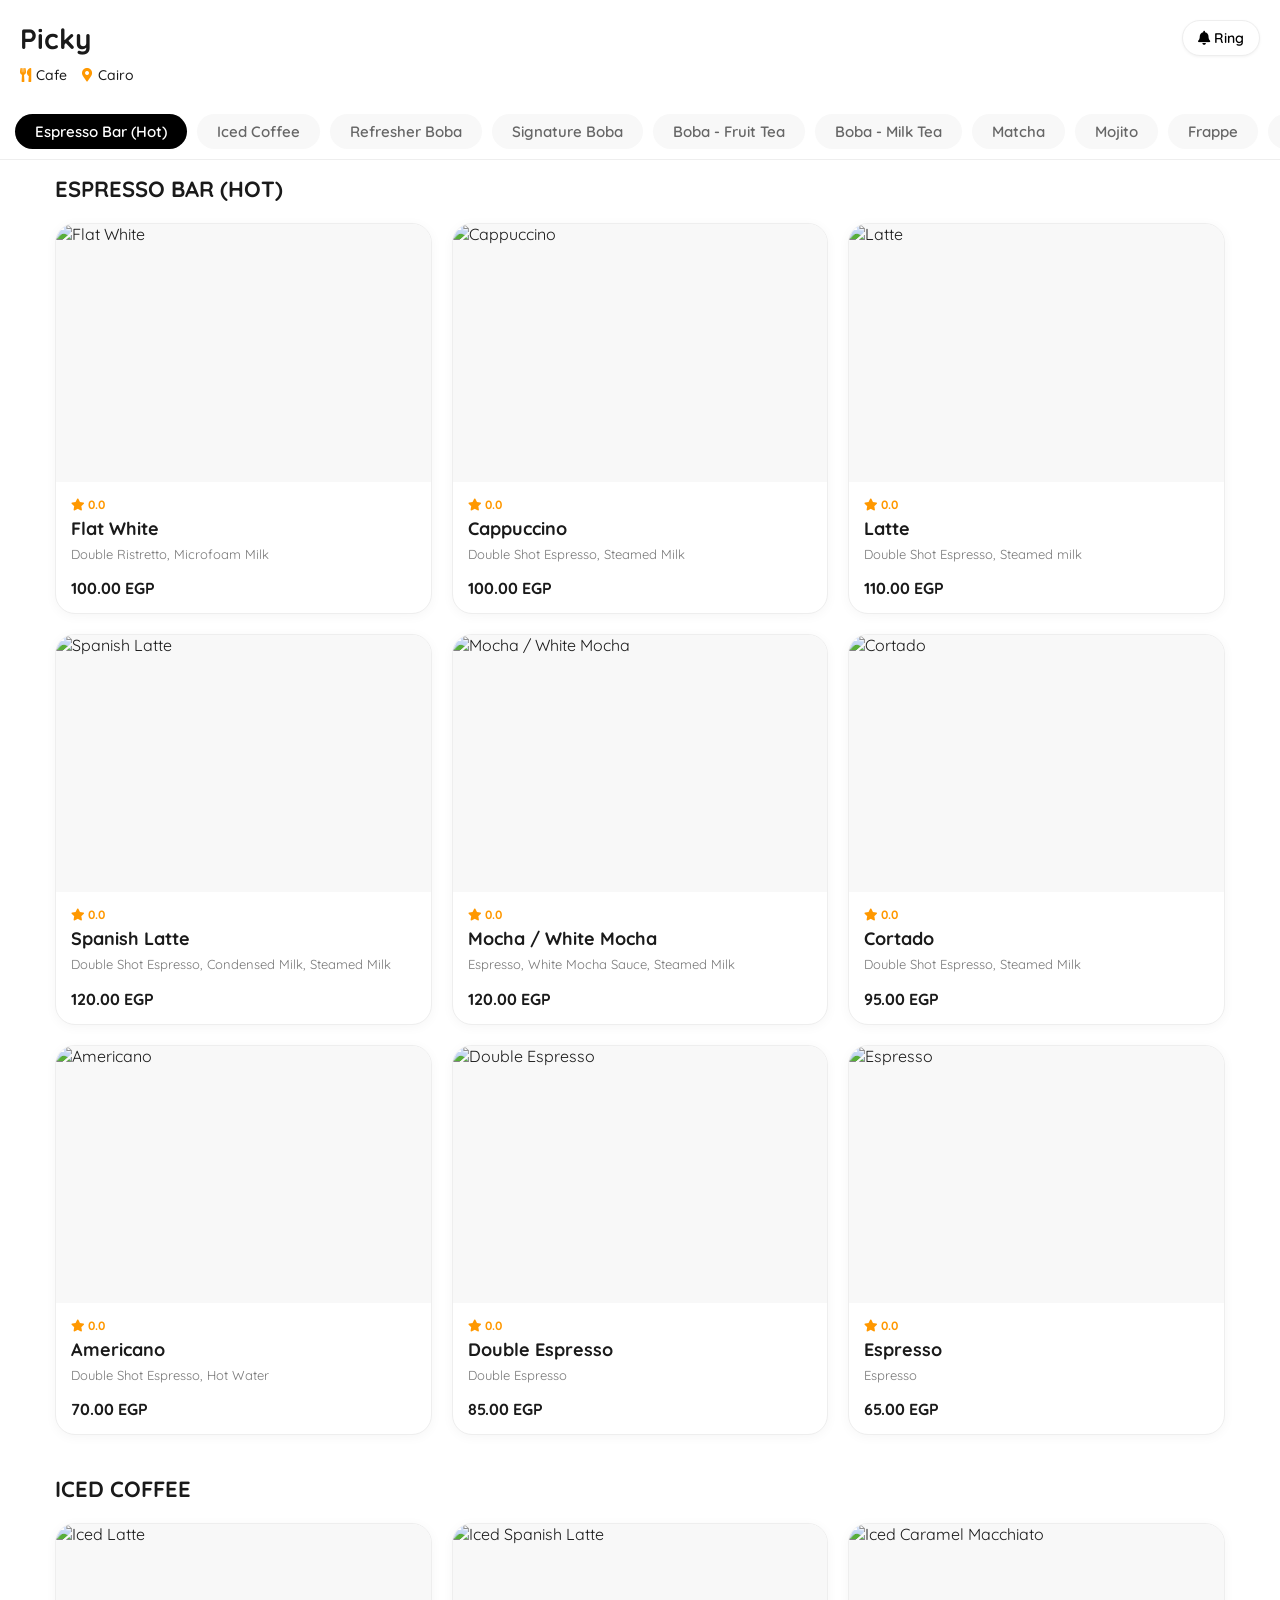
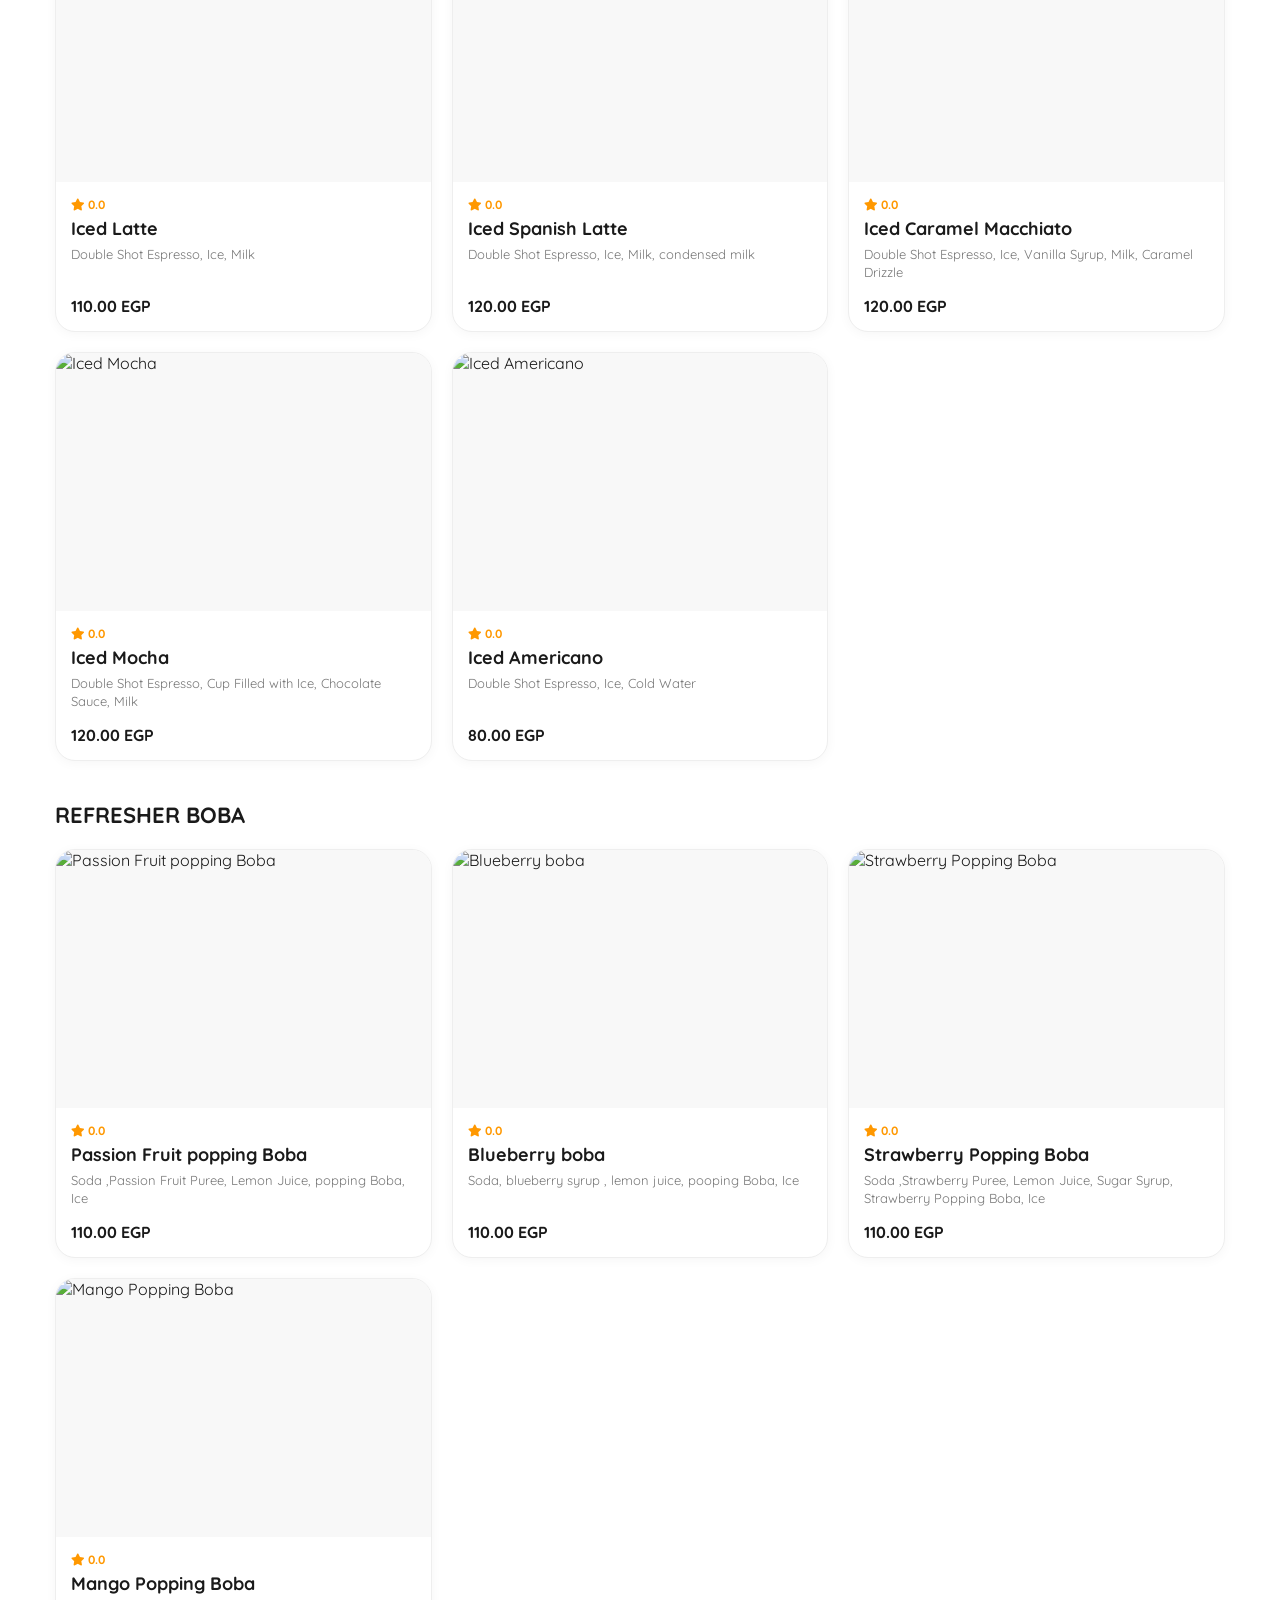
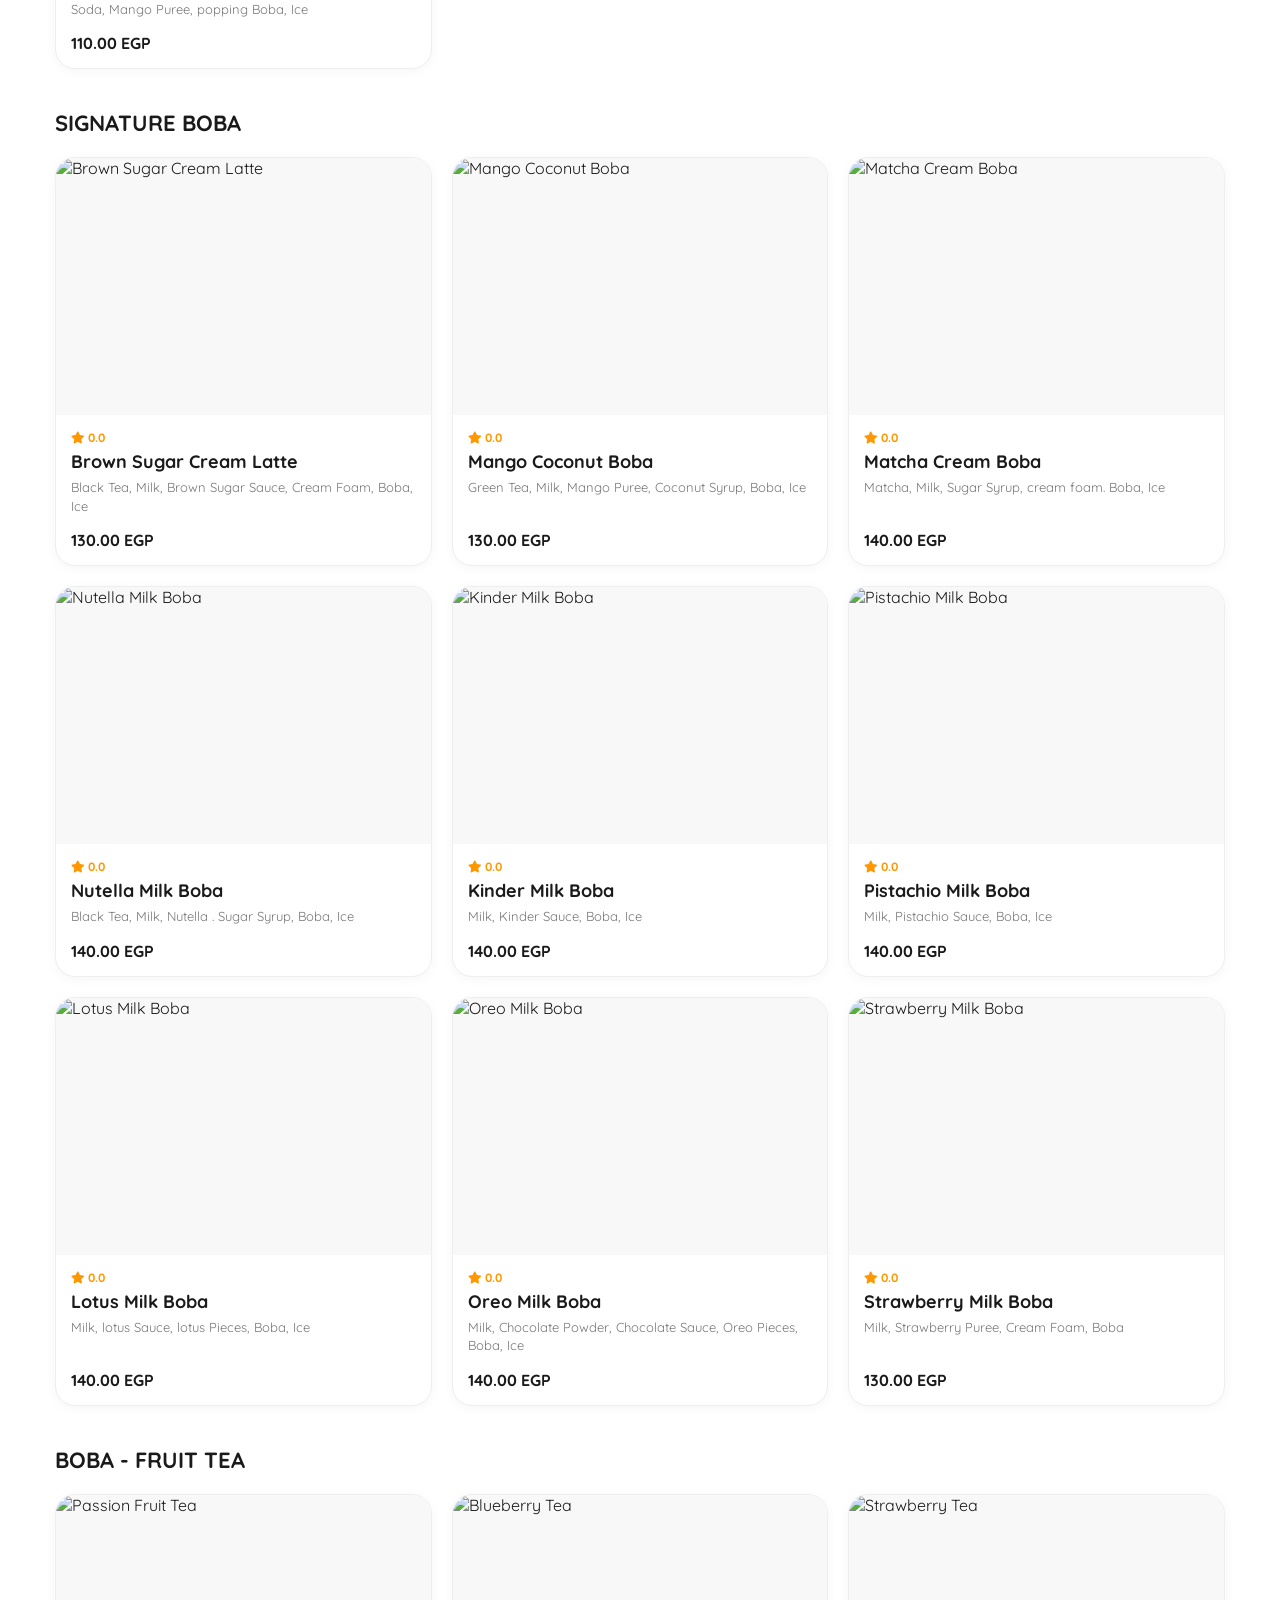
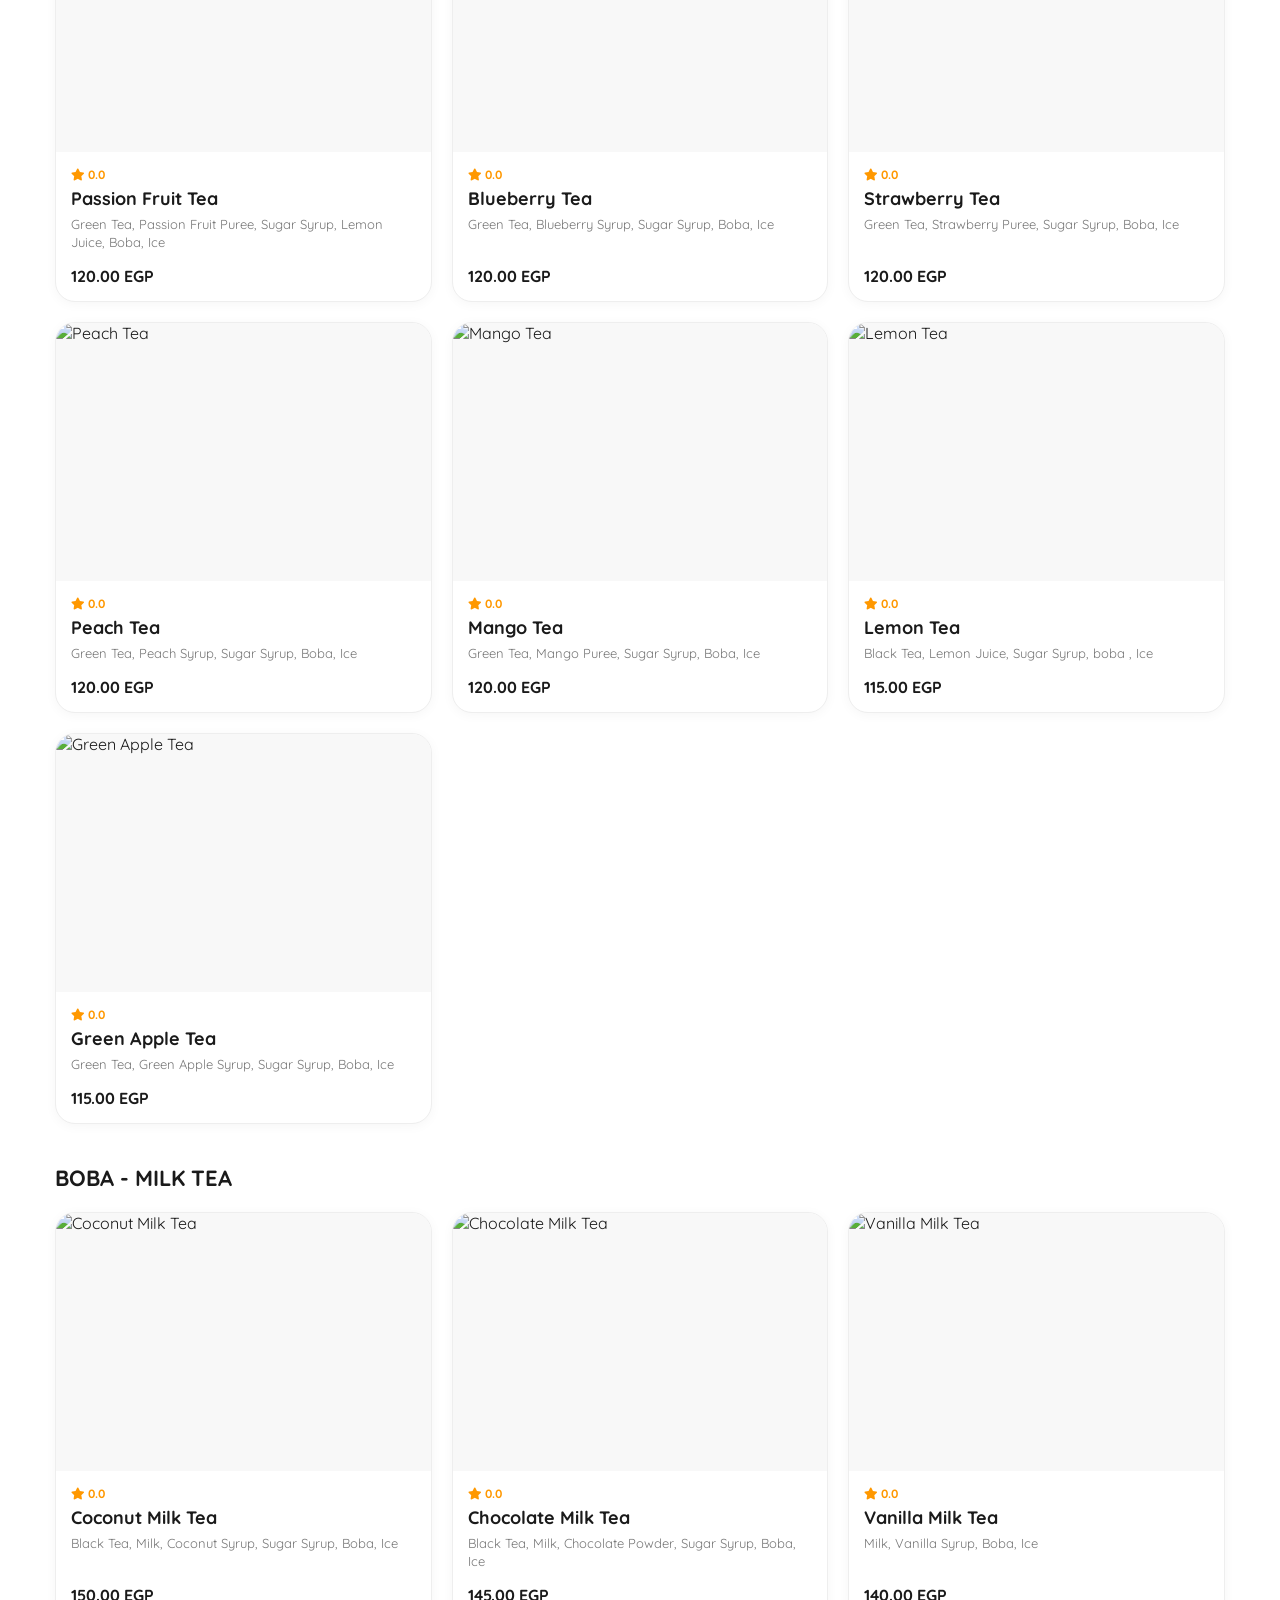
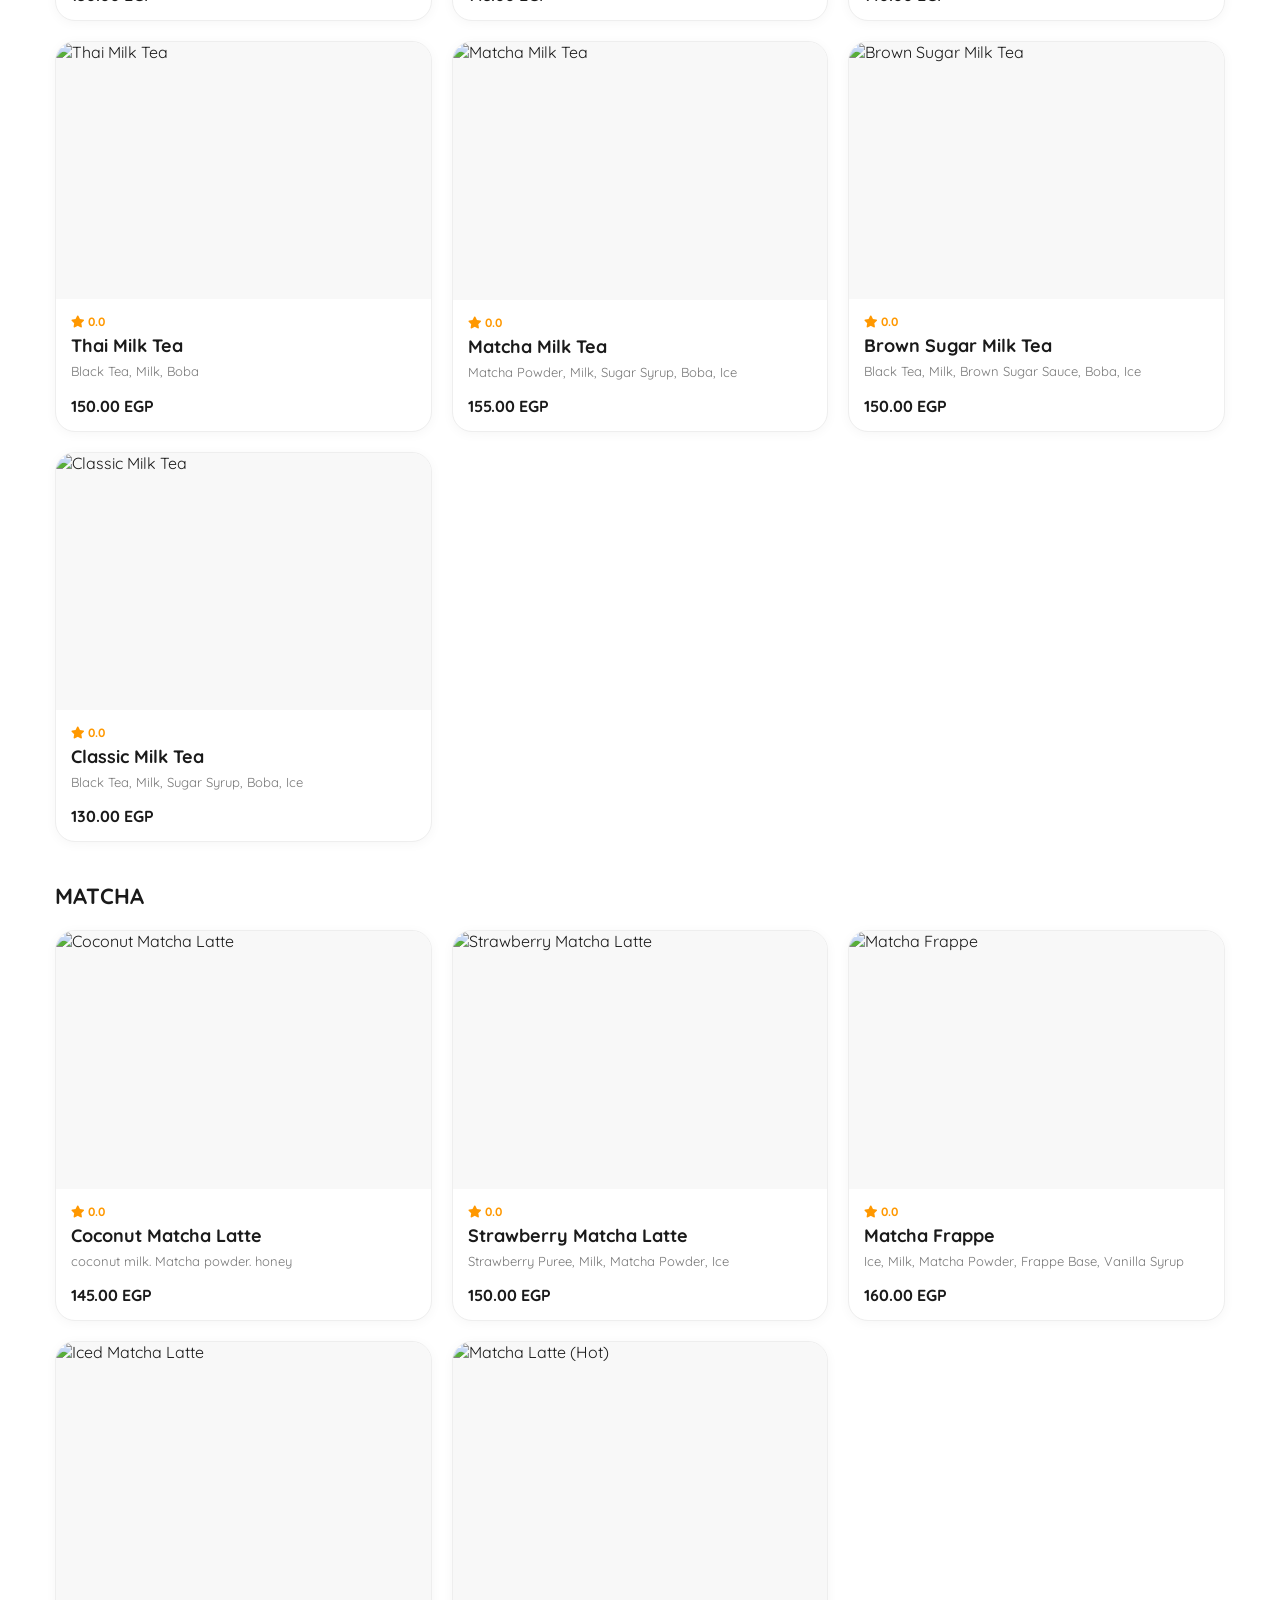
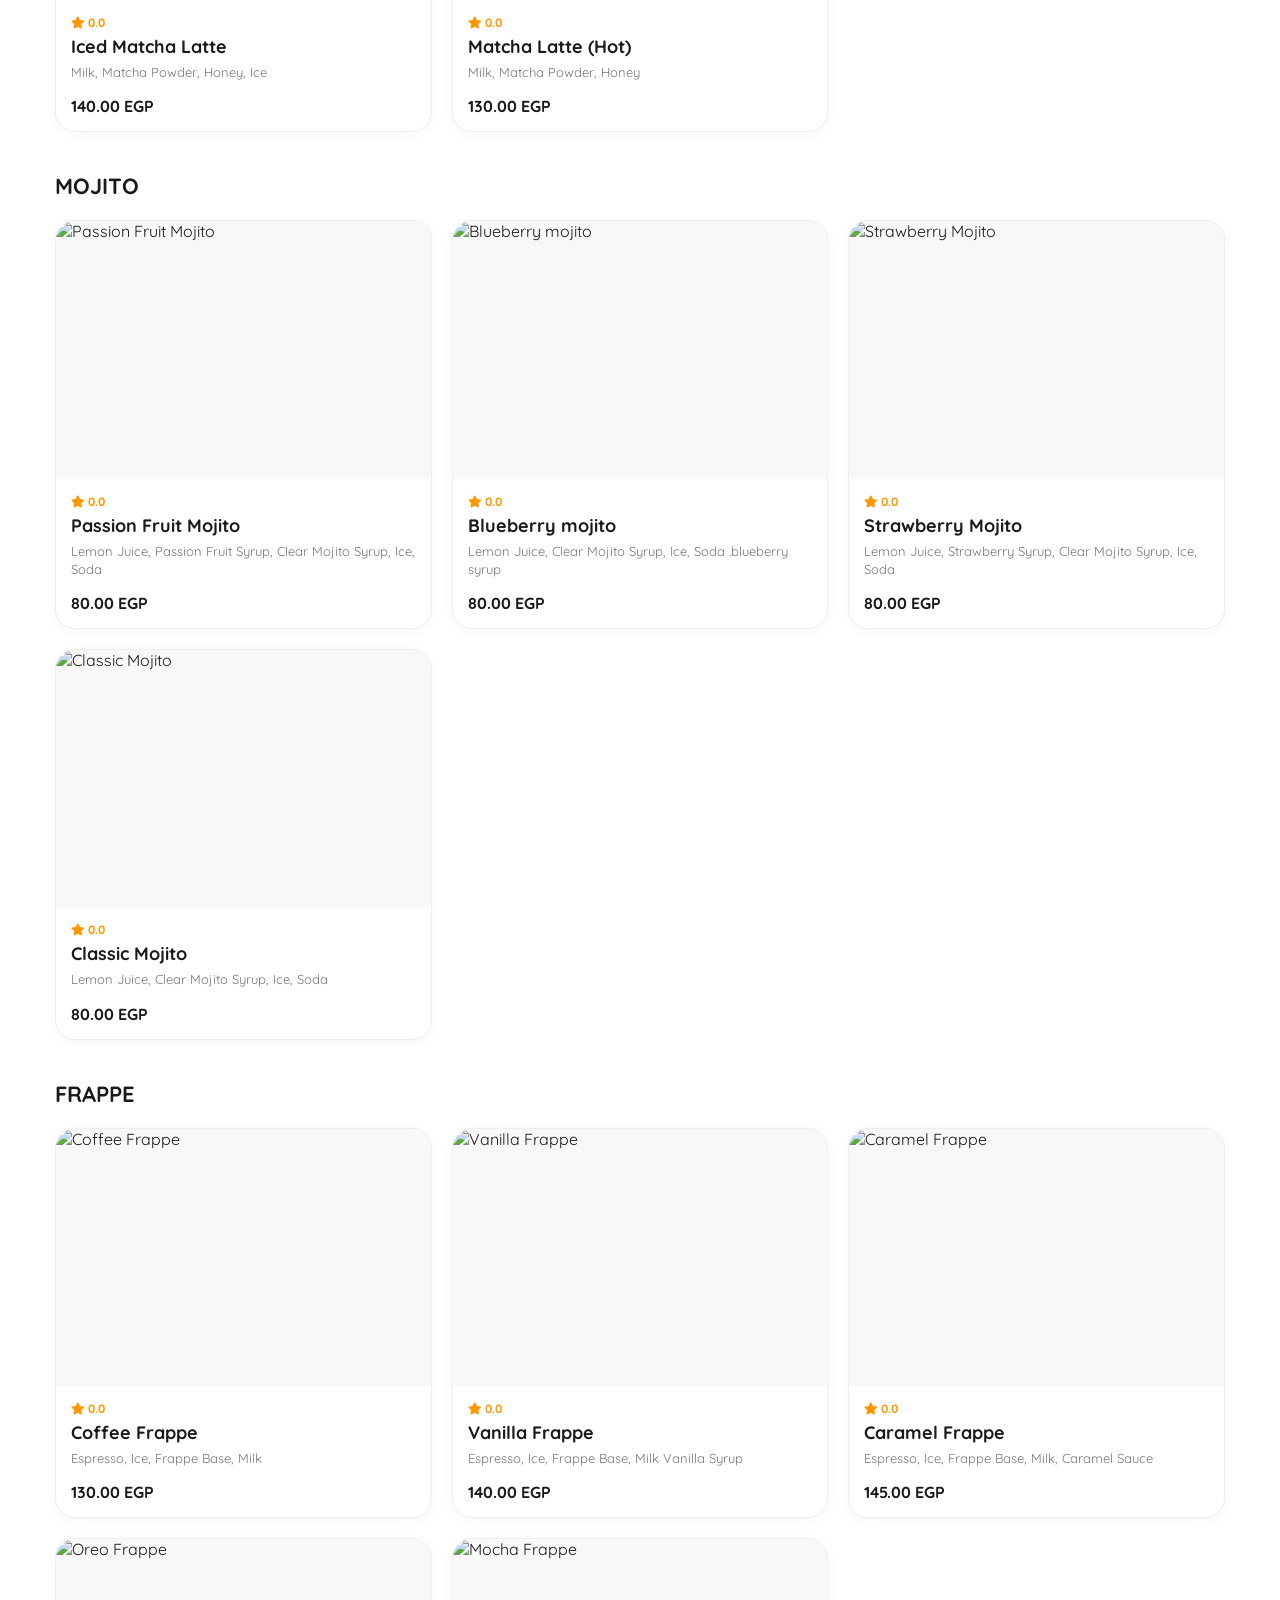
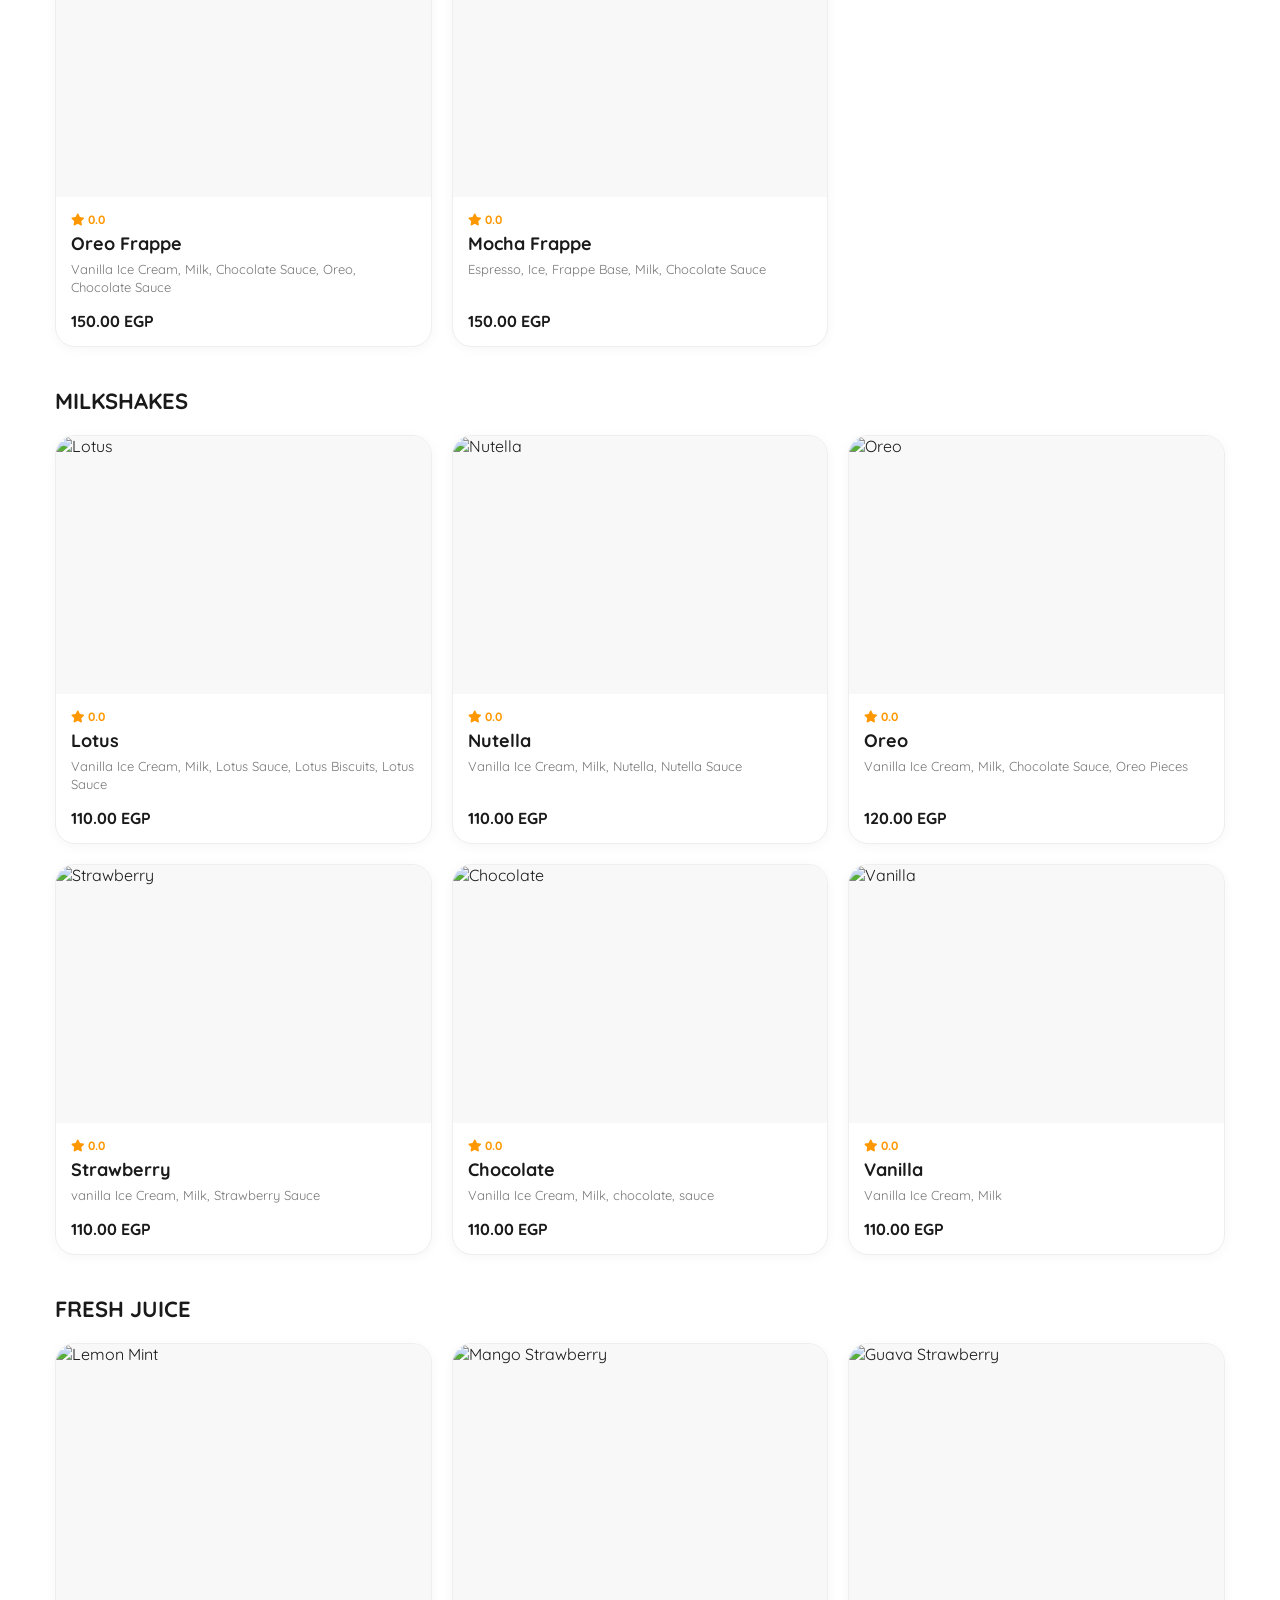
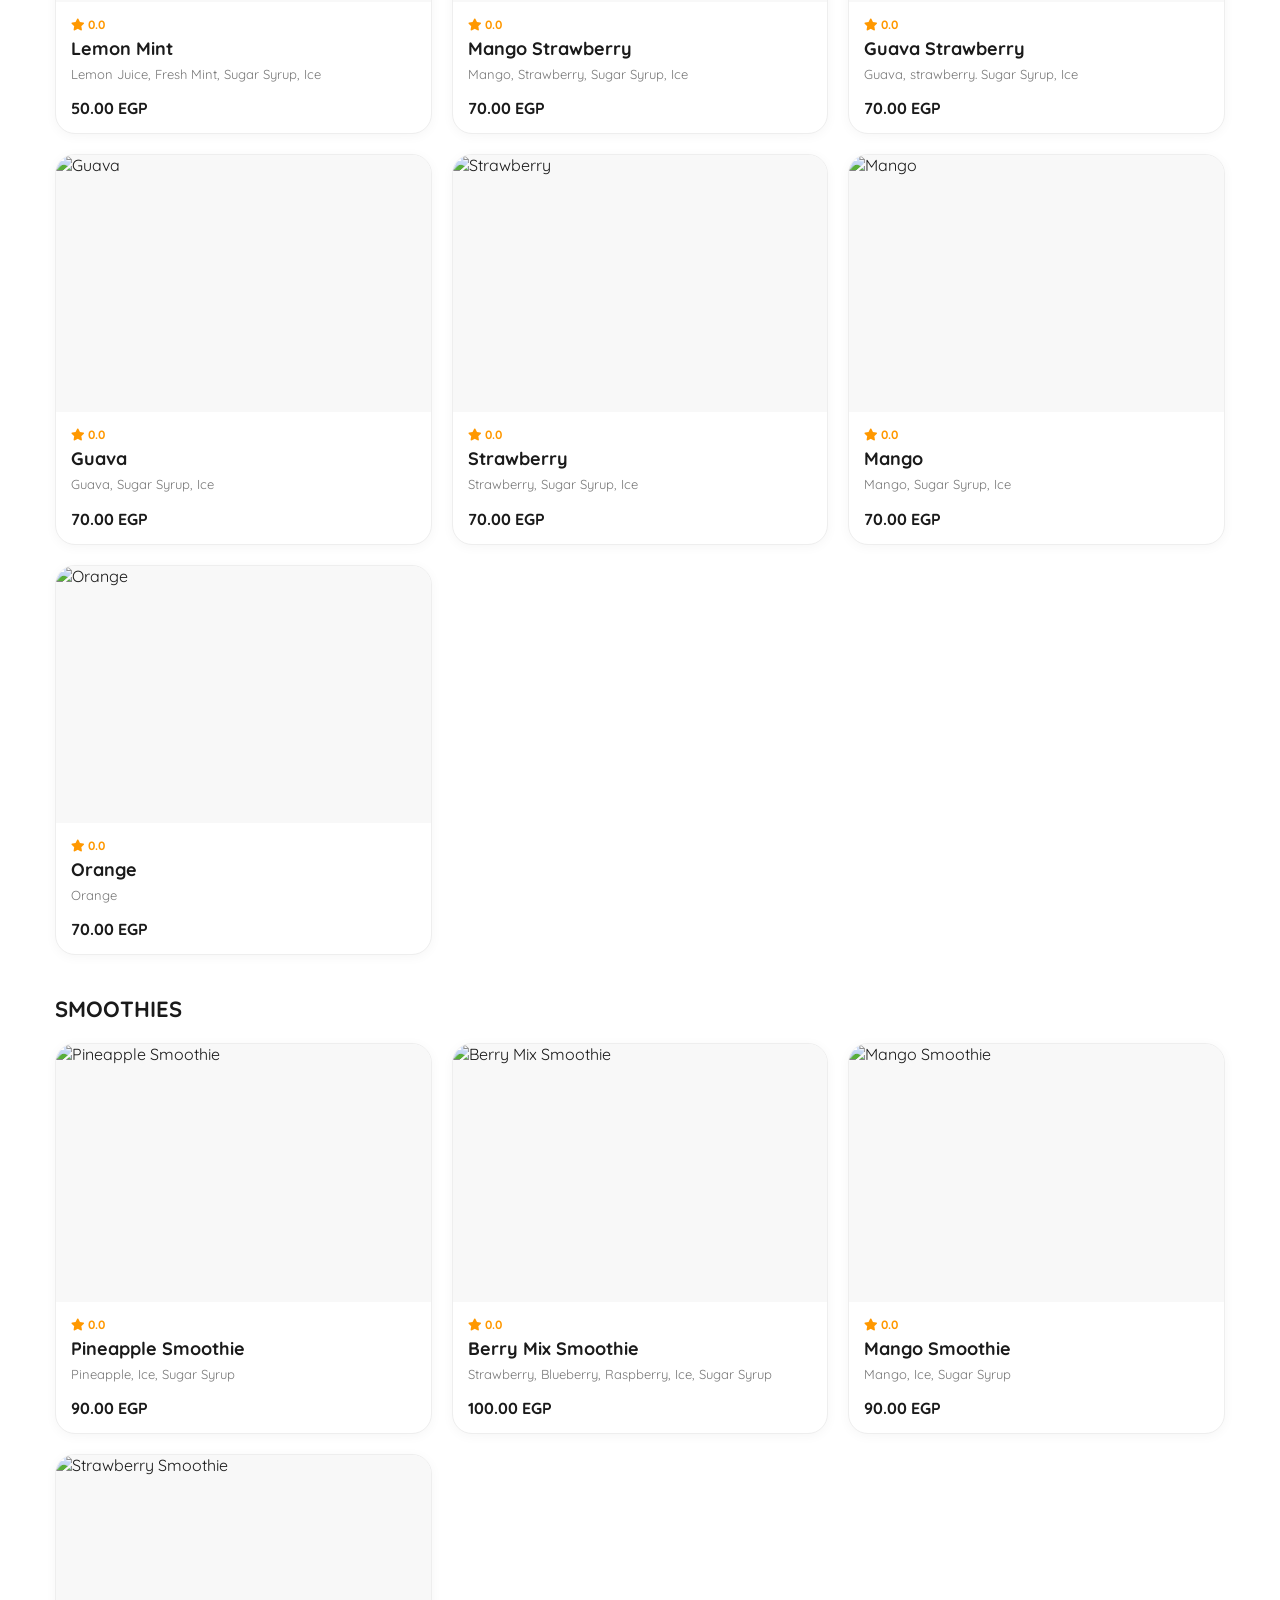
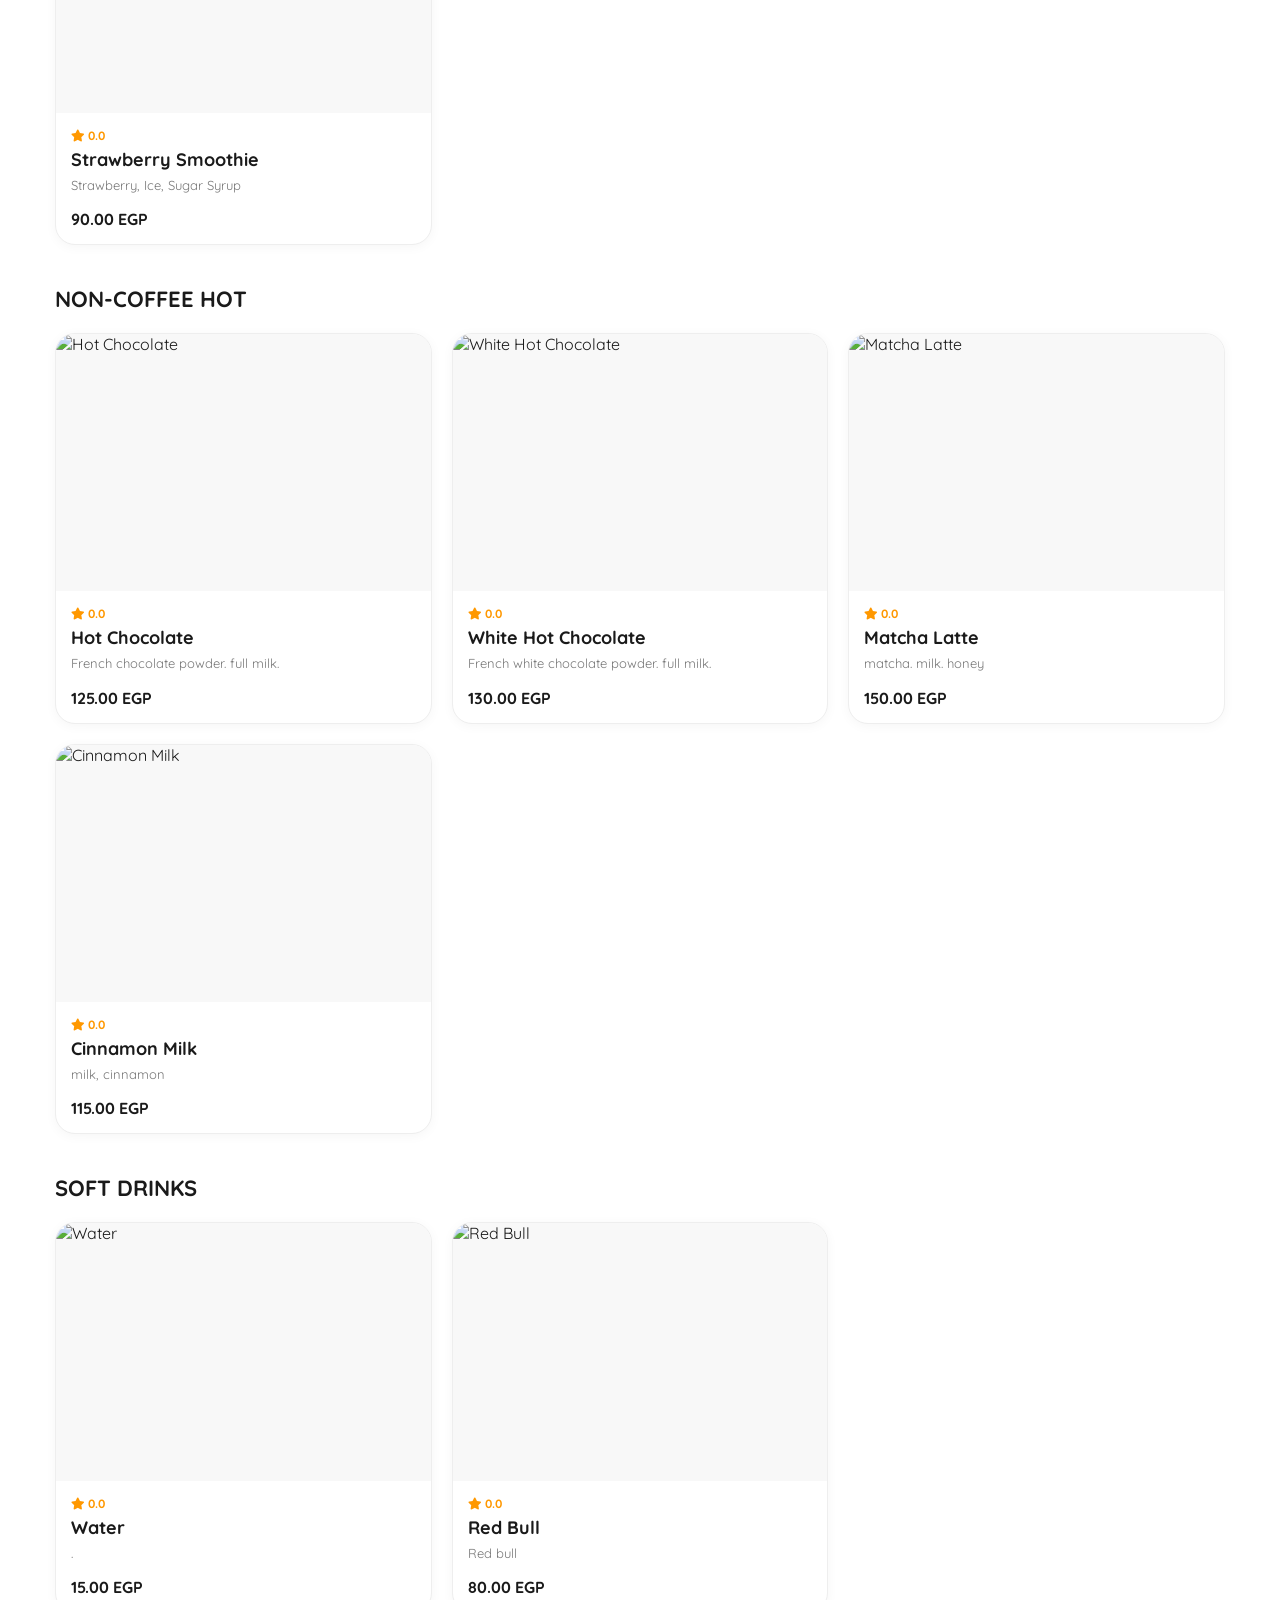
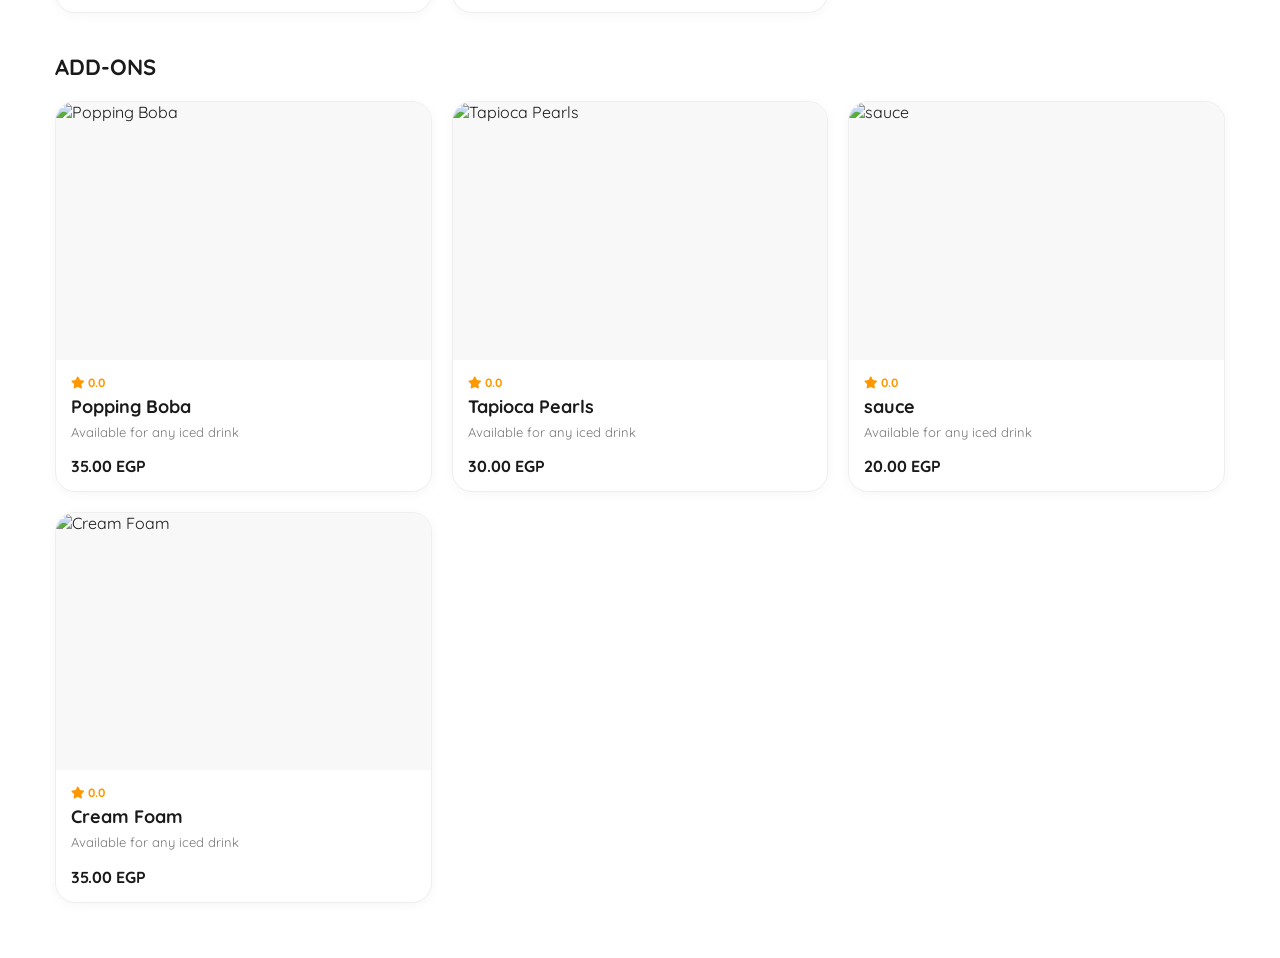
==== index.html @ f33b6e4f "Initial commit with Picky menu app" ====
<!DOCTYPE html>
<html lang="en">
<head>
    <meta charset="UTF-8">
    <meta name="viewport" content="width=device-width, initial-scale=1.0, maximum-scale=1.0, user-scalable=no">
    <title>Picky | Menu</title>
    <!-- Google Font -->
    <link rel="preconnect" href="https://fonts.gstatic.com" crossorigin>
    <link href="https://fonts.googleapis.com/css2?family=Quicksand:wght@400;500;600;700;800&display=swap" rel="stylesheet">
    <!-- FontAwesome for icons -->
    <link rel="stylesheet" href="https://cdnjs.cloudflare.com/ajax/libs/font-awesome/5.15.4/css/all.min.css">
    
    <link rel="stylesheet" href="styles.css">
</head>
<body>

    <!-- Header -->
    <header class="header">
        <div class="header-container">
            <h1 class="brand-name">Picky</h1>
            <div class="header-actions">
                <button class="icon-btn"><i class="fas fa-bell"></i> Ring</button>
            </div>
        </div>
        <div class="restaurant-info">
            <div class="info-item">
                <i class="fas fa-utensils text-orange"></i>
                <span>Cafe</span>
            </div>
            <div class="info-item">
                <i class="fas fa-map-marker-alt text-orange"></i>
                <span>Cairo</span>
            </div>
        </div>
    </header>

    <!-- Categories (Sticky) -->
    <div class="food-category-wrapper">
        <div class="food-category" id="category-nav">
            <!-- Rendered via JS -->
        </div>
    </div>

    <!-- Menu Items -->
    <main class="menu-container" id="menu-container">
        <!-- Rendered via JS -->
    </main>

    <!-- Data and Script -->
    <script src="data.js"></script>
    <script src="app.js"></script>
</body>
</html>
---- styles.css ----
/* General Reset & Variables */
* {
    margin: 0;
    padding: 0;
    box-sizing: border-box;
}

:root {
    --bg-color: #f8f9fa; /* Assuming slightly off-white body bg */
    --card-bg: #fff;
    --text-dark: #1a1a1a;
    --text-grey: #666;
    --text-light: #777;
    --primary-color: #e22400; /* Original loyalty btn color */
    --border-color: #eee;
    --star-color: #ff9800;
    
    --font-family: 'Quicksand', sans-serif;
}

html {
    scroll-behavior: smooth;
}

body {
    font-family: var(--font-family);
    background-color: var(--card-bg);
    color: var(--text-dark);
    -webkit-font-smoothing: antialiased;
}

/* Header */
.header {
    padding: 20px;
    background: var(--card-bg);
    text-align: center;
}

.header-container {
    display: flex;
    justify-content: space-between;
    align-items: center;
    margin-bottom: 10px;
}

.brand-name {
    font-size: 28px;
    font-weight: 800;
    color: var(--text-dark);
}

.icon-btn {
    background: var(--card-bg);
    border: 1px solid var(--border-color);
    padding: 8px 15px;
    border-radius: 20px;
    font-size: 14px;
    font-weight: 600;
    cursor: pointer;
    font-family: var(--font-family);
    box-shadow: 0 1px 3px rgba(0,0,0,0.05);
}

.restaurant-info {
    display: flex;
    gap: 15px;
    font-size: 14px;
    font-weight: 500;
}

.info-item {
    display: flex;
    align-items: center;
    gap: 5px;
}

.text-orange {
    color: var(--star-color);
}

/* Category Navigation (Sticky) */
.food-category-wrapper {
    position: sticky;
    top: 0;
    background: var(--card-bg);
    z-index: 1000;
    padding: 10px 0;
    border-bottom: 1px solid var(--border-color);
}

.food-category {
    display: flex;
    overflow-x: auto;
    white-space: nowrap;
    -webkit-overflow-scrolling: touch;
    scrollbar-width: none;
    padding: 0 15px;
    gap: 10px;
}

.food-category::-webkit-scrollbar {
    display: none;
}

.cat-link {
    display: inline-block;
    padding: 8px 20px;
    color: var(--text-grey);
    font-weight: 600;
    font-size: 15px;
    text-decoration: none;
    background: #f8f8f8;
    border-radius: 30px;
    transition: all 0.3s;
}

.cat-link.active {
    background: #000;
    color: #fff;
}

/* Menu Container */
.menu-container {
    padding: 15px;
    max-width: 1200px;
    margin: 0 auto;
}

.category-section {
    margin-bottom: 40px;
    scroll-margin-top: 80px; /* offset for sticky header */
}

.category-header {
    font-size: 22px;
    font-weight: 800;
    margin-bottom: 20px;
    text-transform: uppercase;
    color: var(--text-dark);
}

/* Grid Layout */
.items-grid {
    display: grid;
    grid-template-columns: repeat(1, 1fr);
    gap: 20px;
}

/* Food Card */
.food-box {
    background: var(--card-bg);
    border-radius: 20px;
    border: 1px solid var(--border-color);
    box-shadow: 0 2px 12px rgba(0,0,0,0.04);
    overflow: hidden;
    display: flex;
    flex-direction: column;
}

.food-img {
    width: 100%;
    aspect-ratio: 16 / 11;
    background: #f8f8f8;
    overflow: hidden;
}

.food-img img {
    width: 100%;
    height: 100%;
    object-fit: cover;
}

.food-detail {
    padding: 15px;
    display: flex;
    flex-direction: column;
    flex-grow: 1;
}

.star-badge {
    color: var(--star-color);
    font-size: 12px;
    font-weight: 700;
    margin-bottom: 5px;
}

.food-title {
    font-size: 18px;
    font-weight: 700;
    margin-bottom: 5px;
    color: var(--text-dark);
}

.food-desc {
    font-size: 13px;
    color: var(--text-light);
    margin-bottom: 15px;
    line-height: 1.4;
    display: -webkit-box;
    -webkit-line-clamp: 2;
    -webkit-box-orient: vertical;
    overflow: hidden;
}

.price-container {
    margin-top: auto;
}

.price {
    font-size: 16px;
    font-weight: 700;
    color: var(--text-dark);
}

/* Responsive Grid for Desktop */
@media (min-width: 576px) {
    .items-grid {
        grid-template-columns: repeat(2, 1fr);
    }
}

@media (min-width: 992px) {
    .items-grid {
        grid-template-columns: repeat(3, 1fr);
    }
    .food-box {
        transition: all 0.3s ease;
    }
    .food-box:hover {
        transform: translateY(-5px);
        box-shadow: 0 15px 35px rgba(0,0,0,0.1);
    }
}
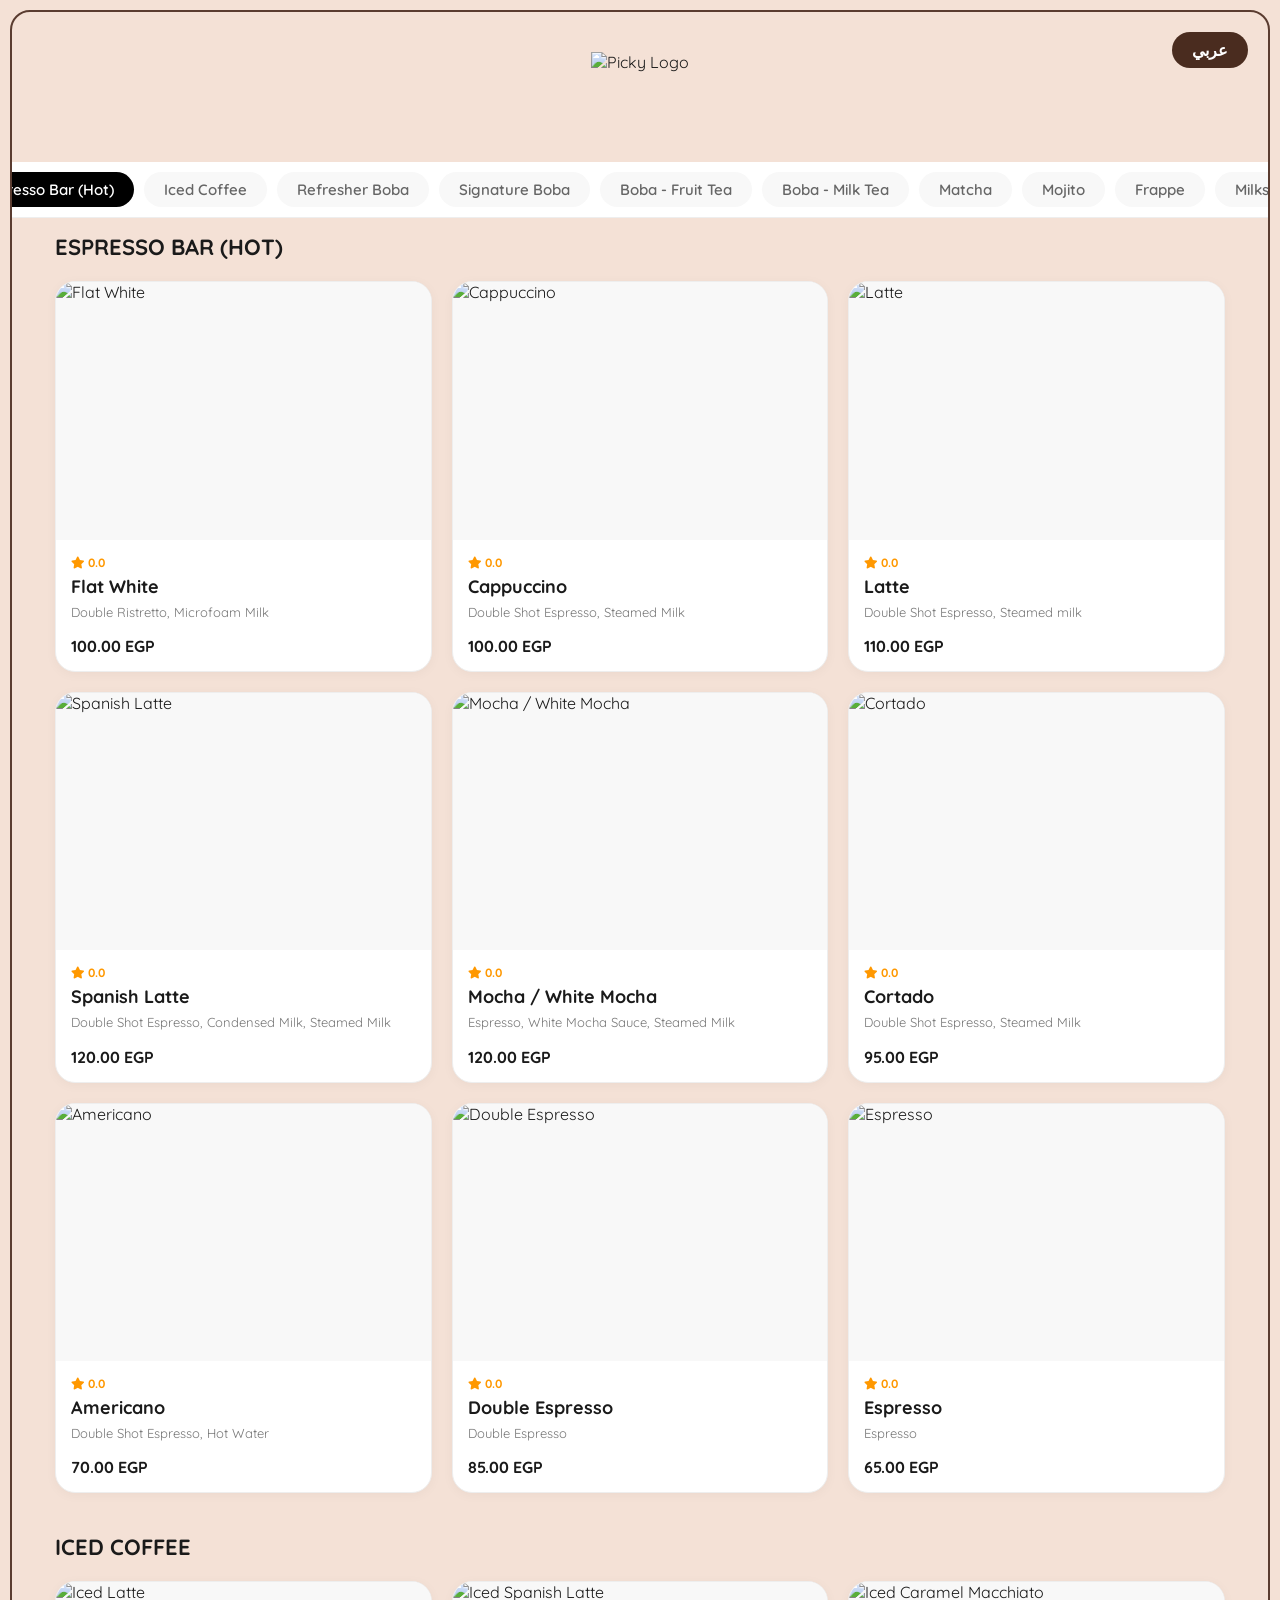
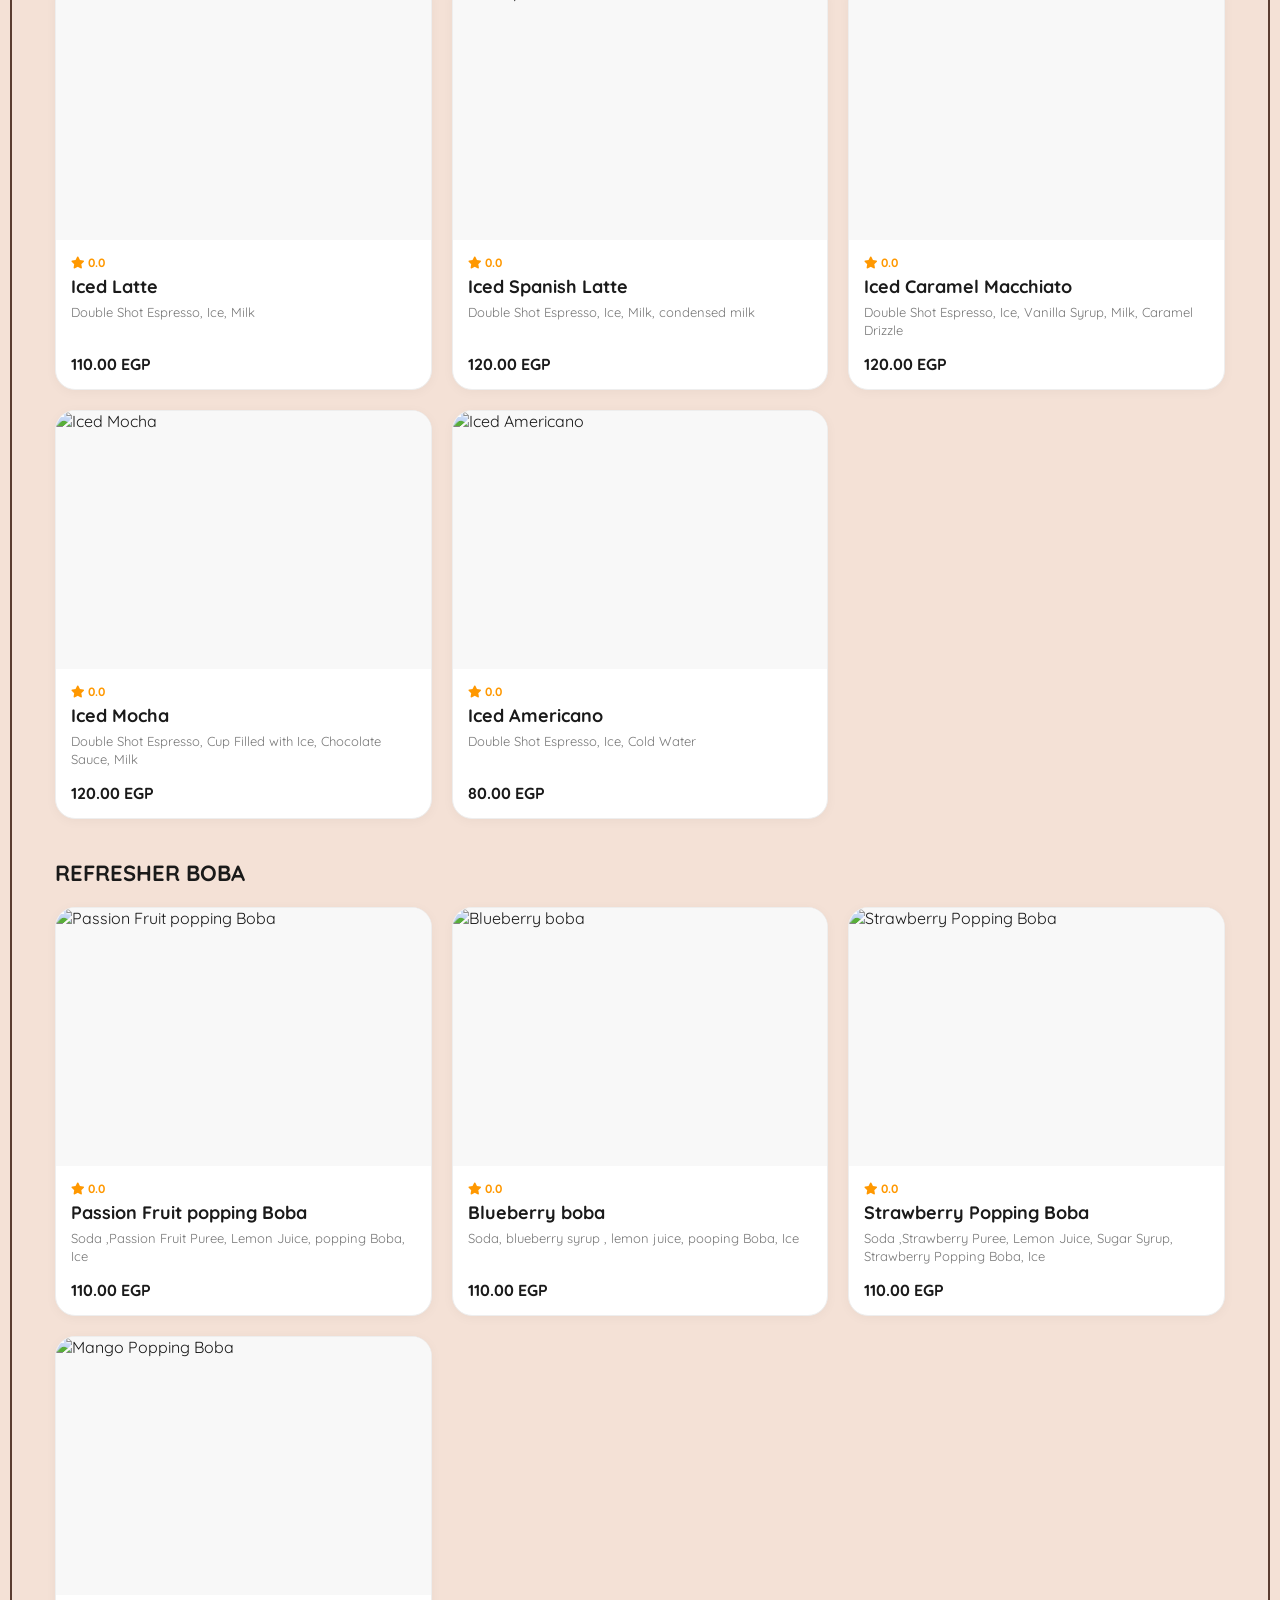
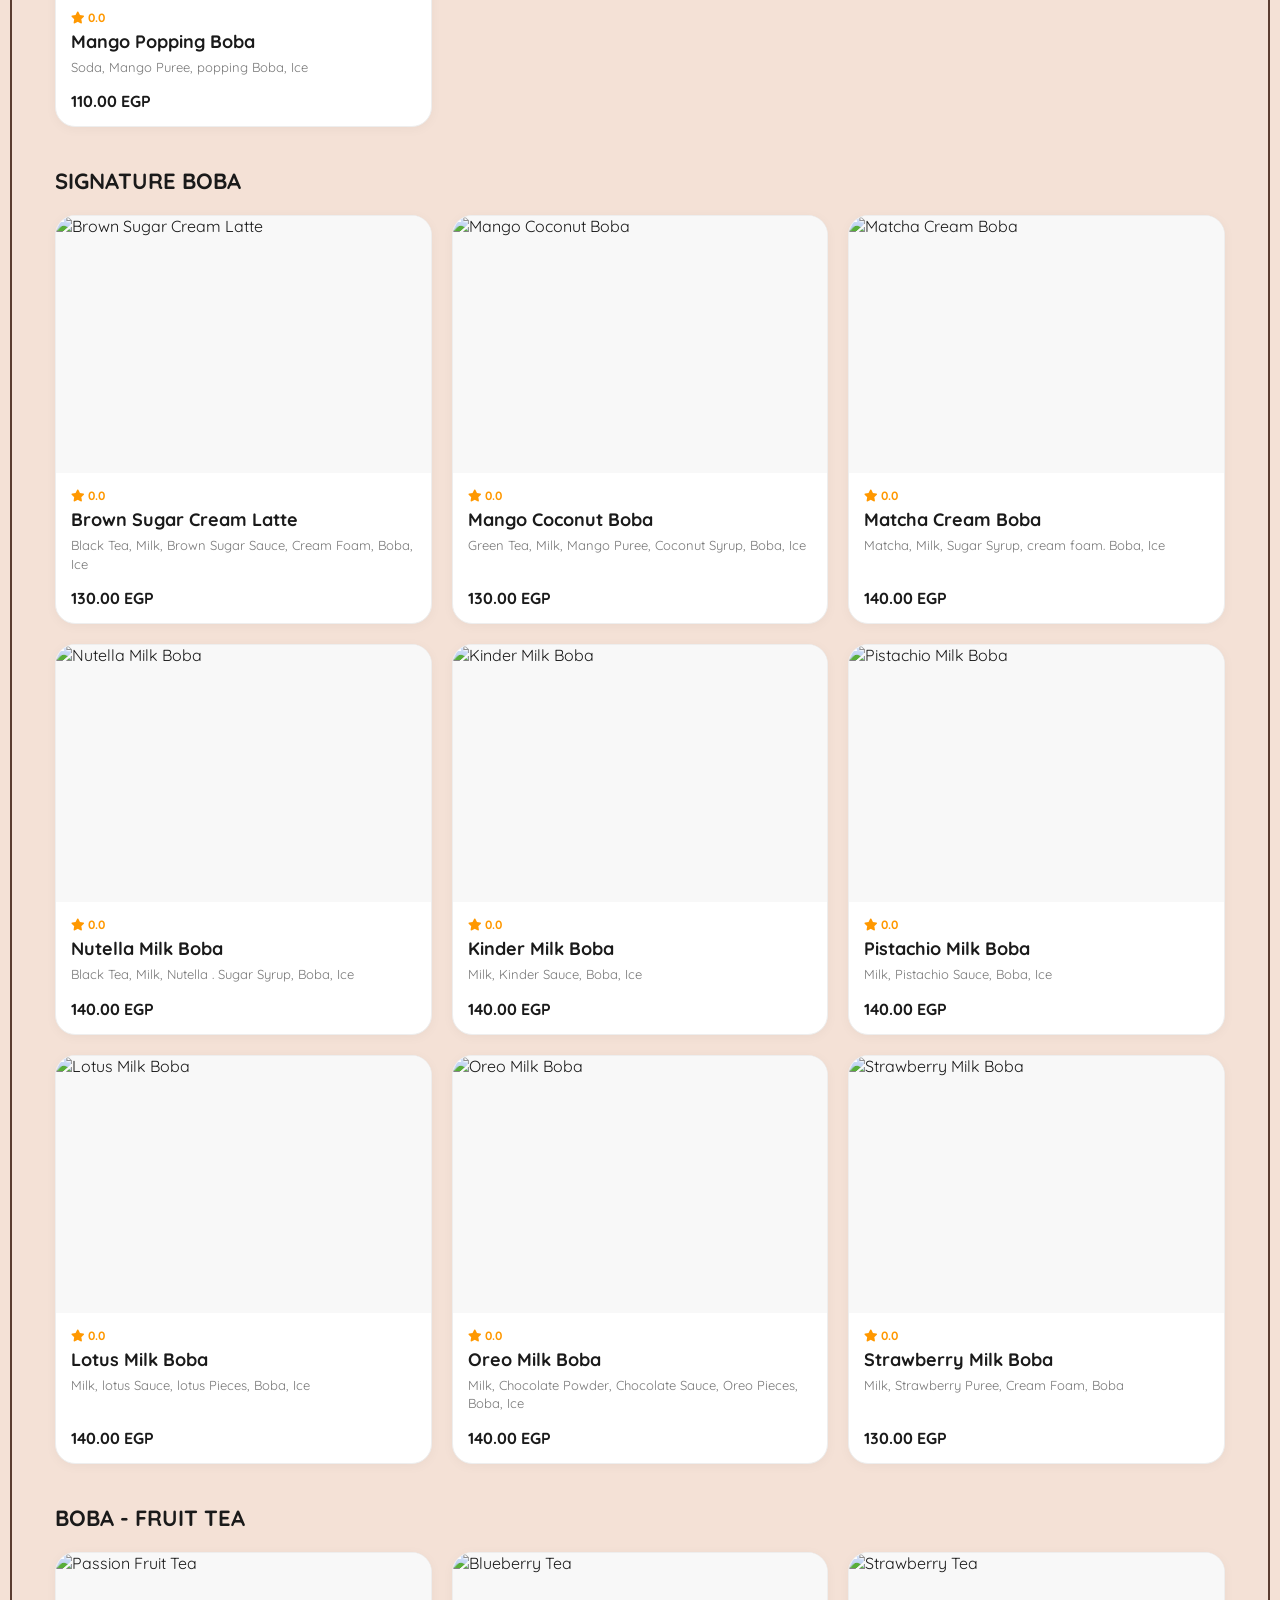
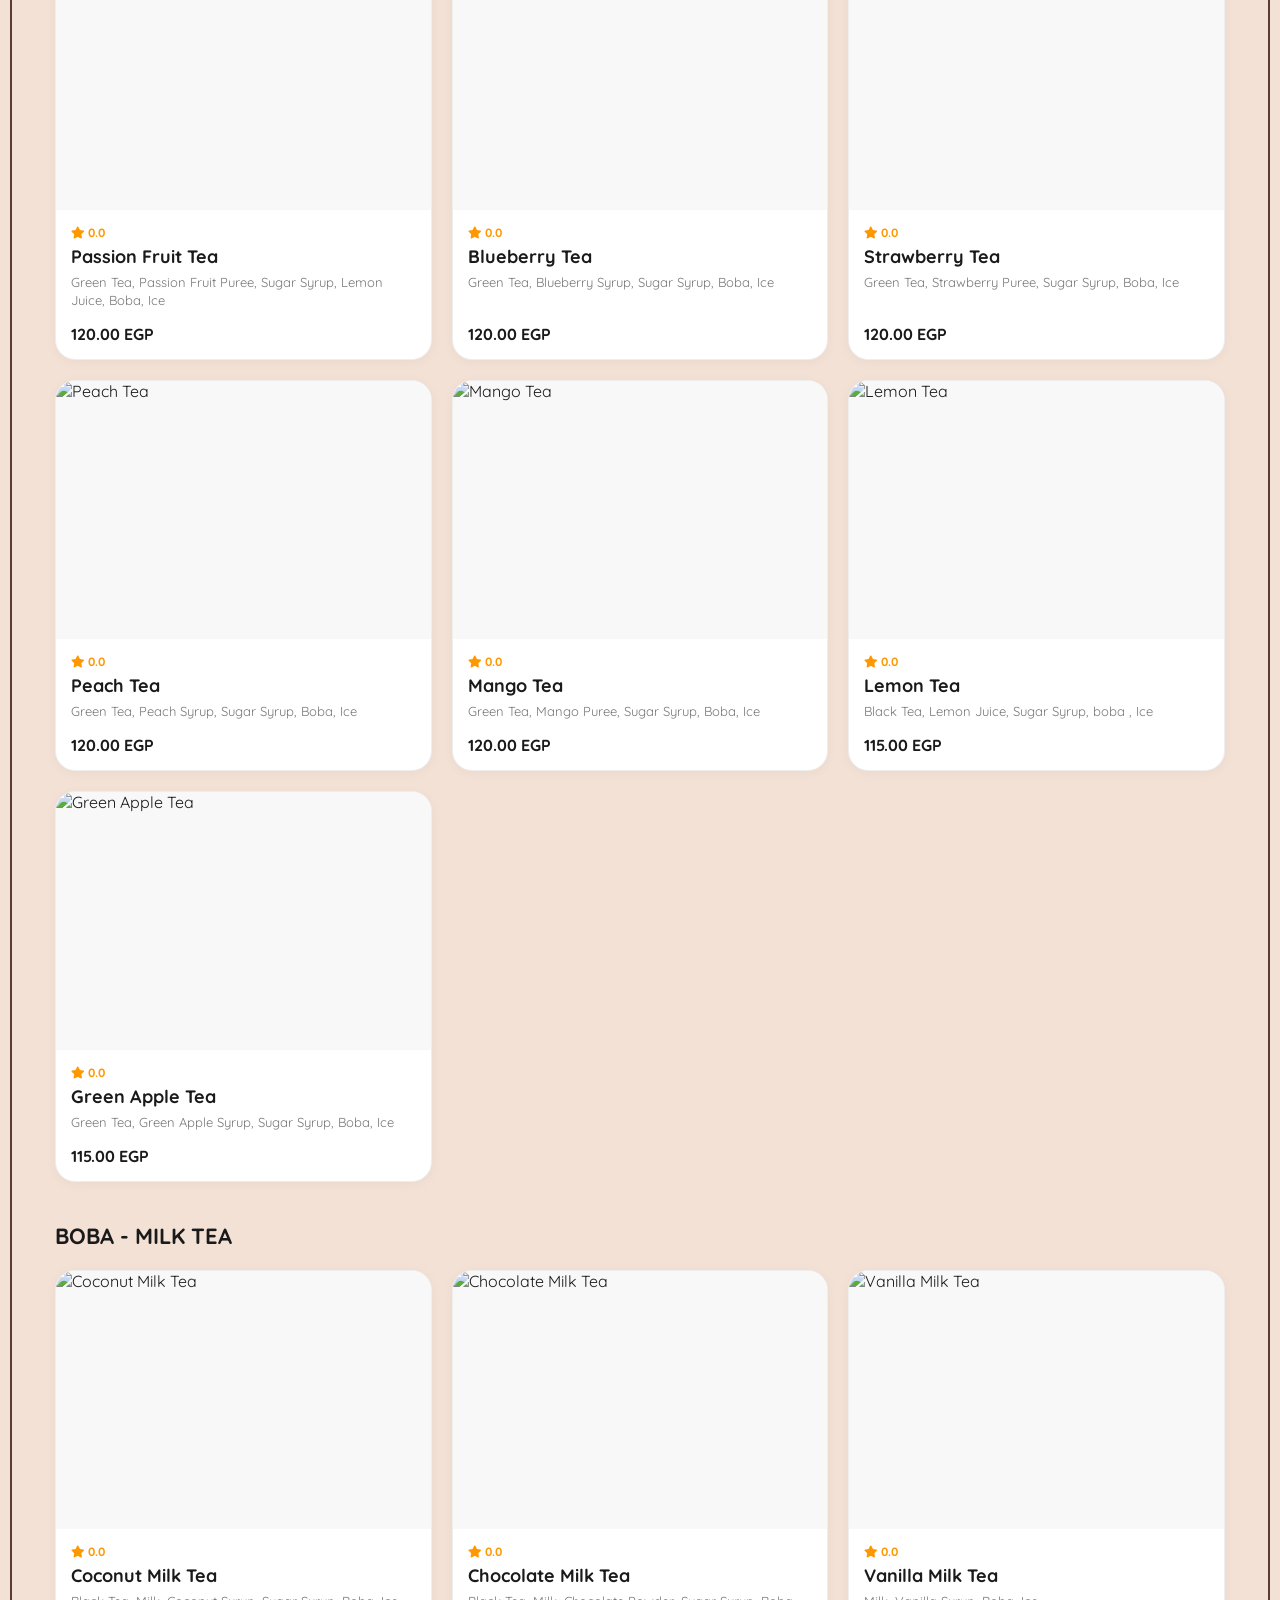
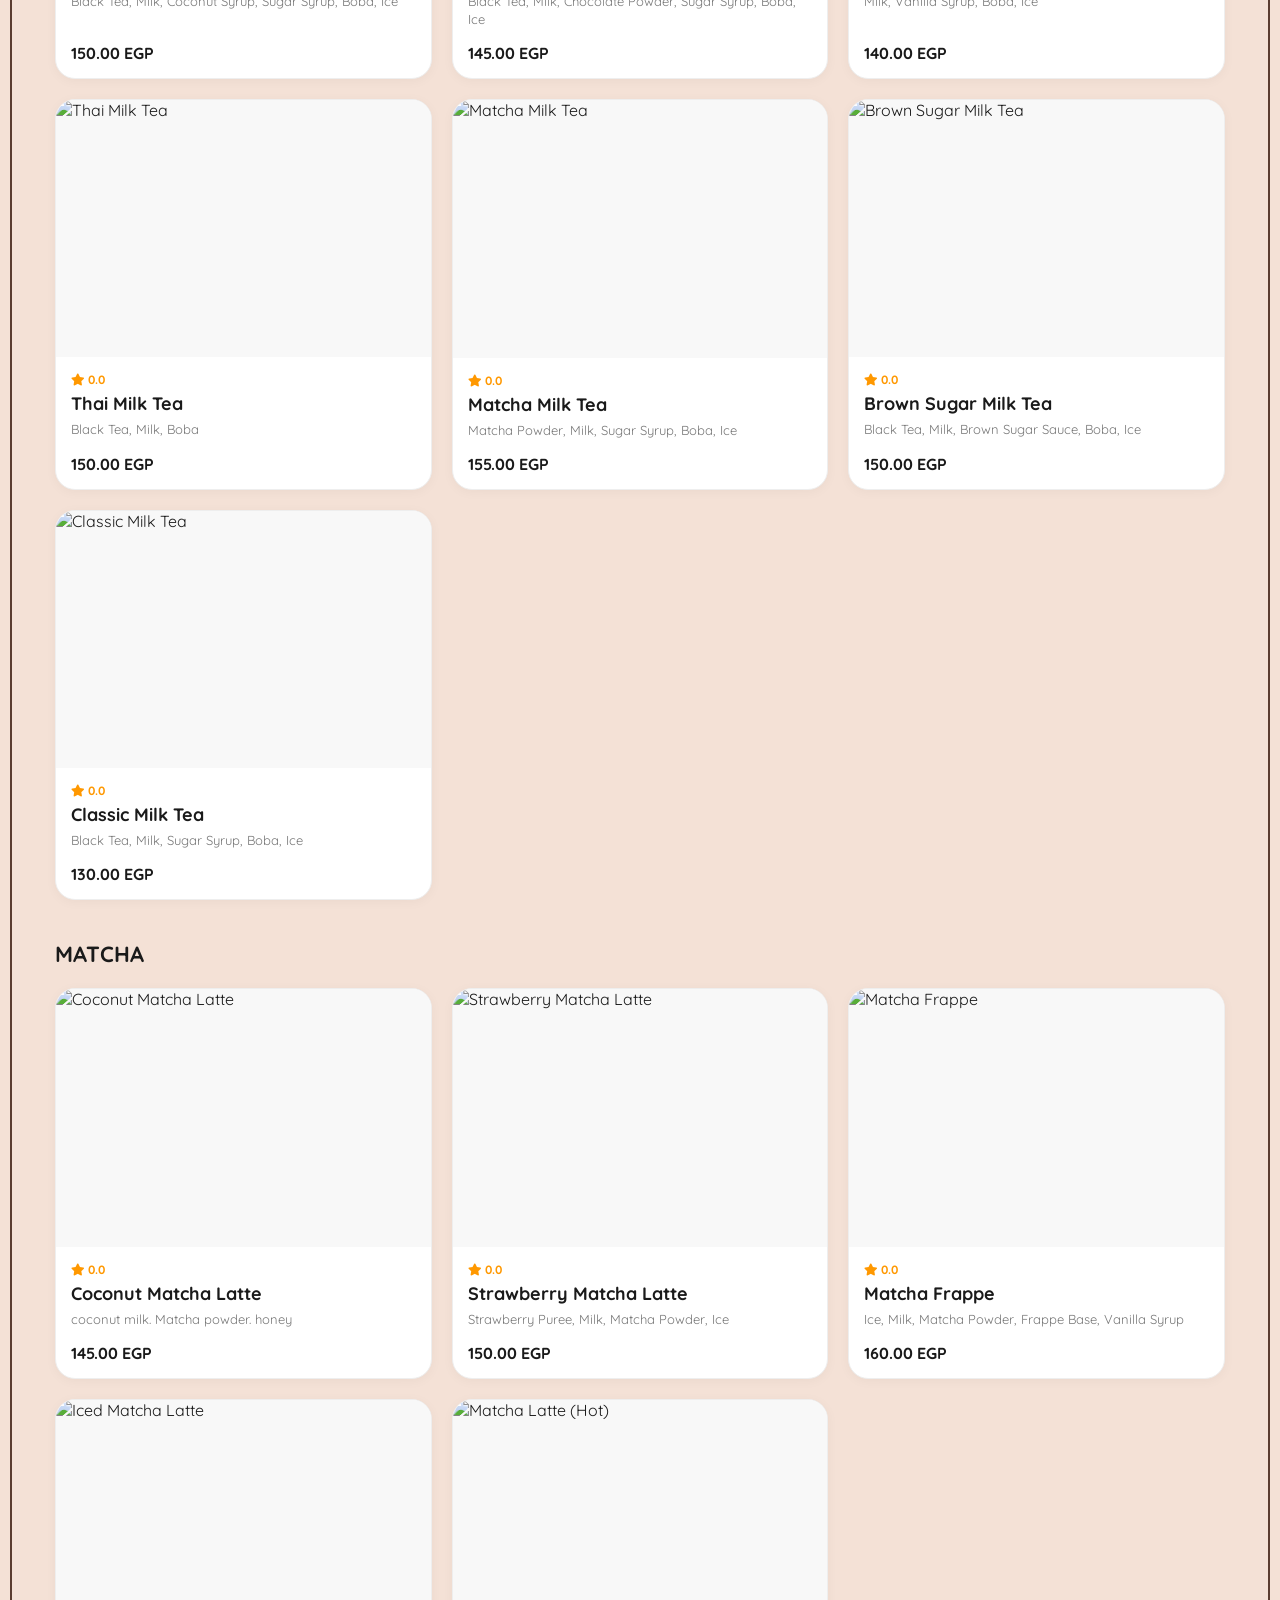
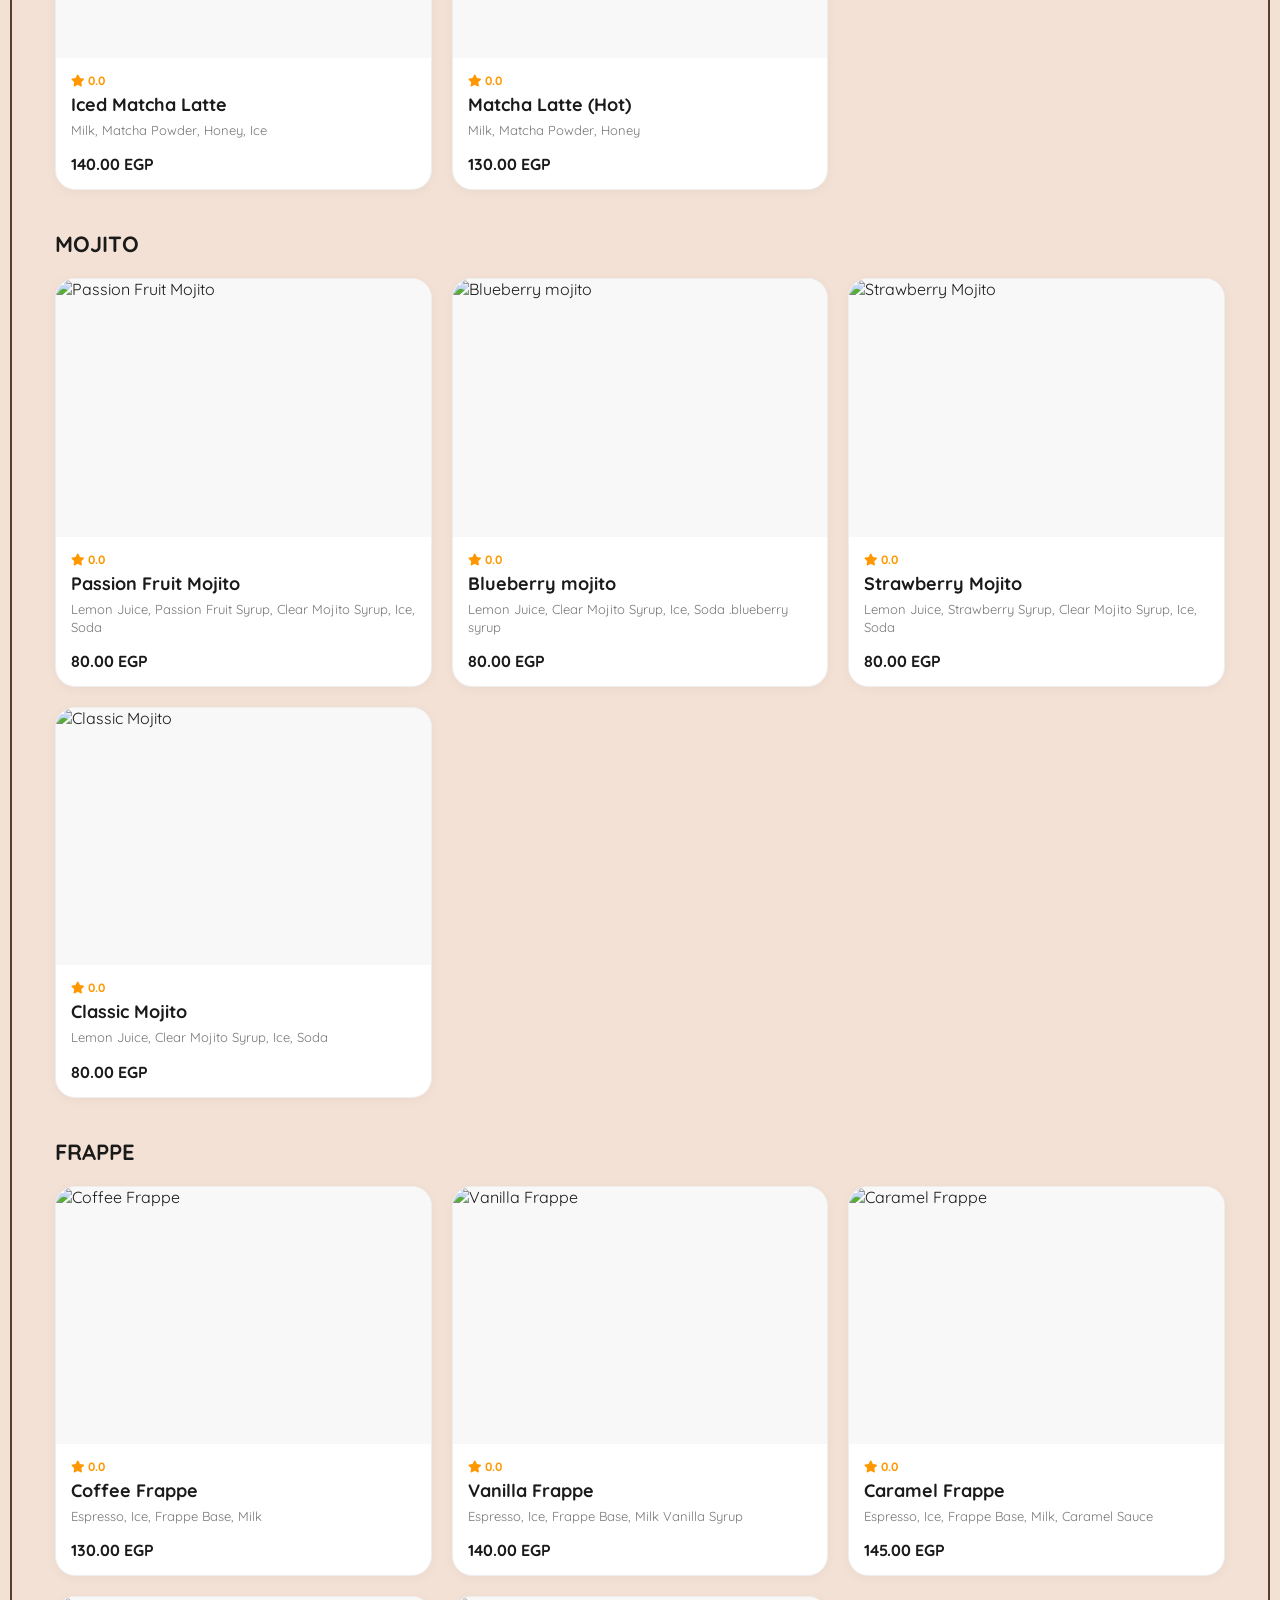
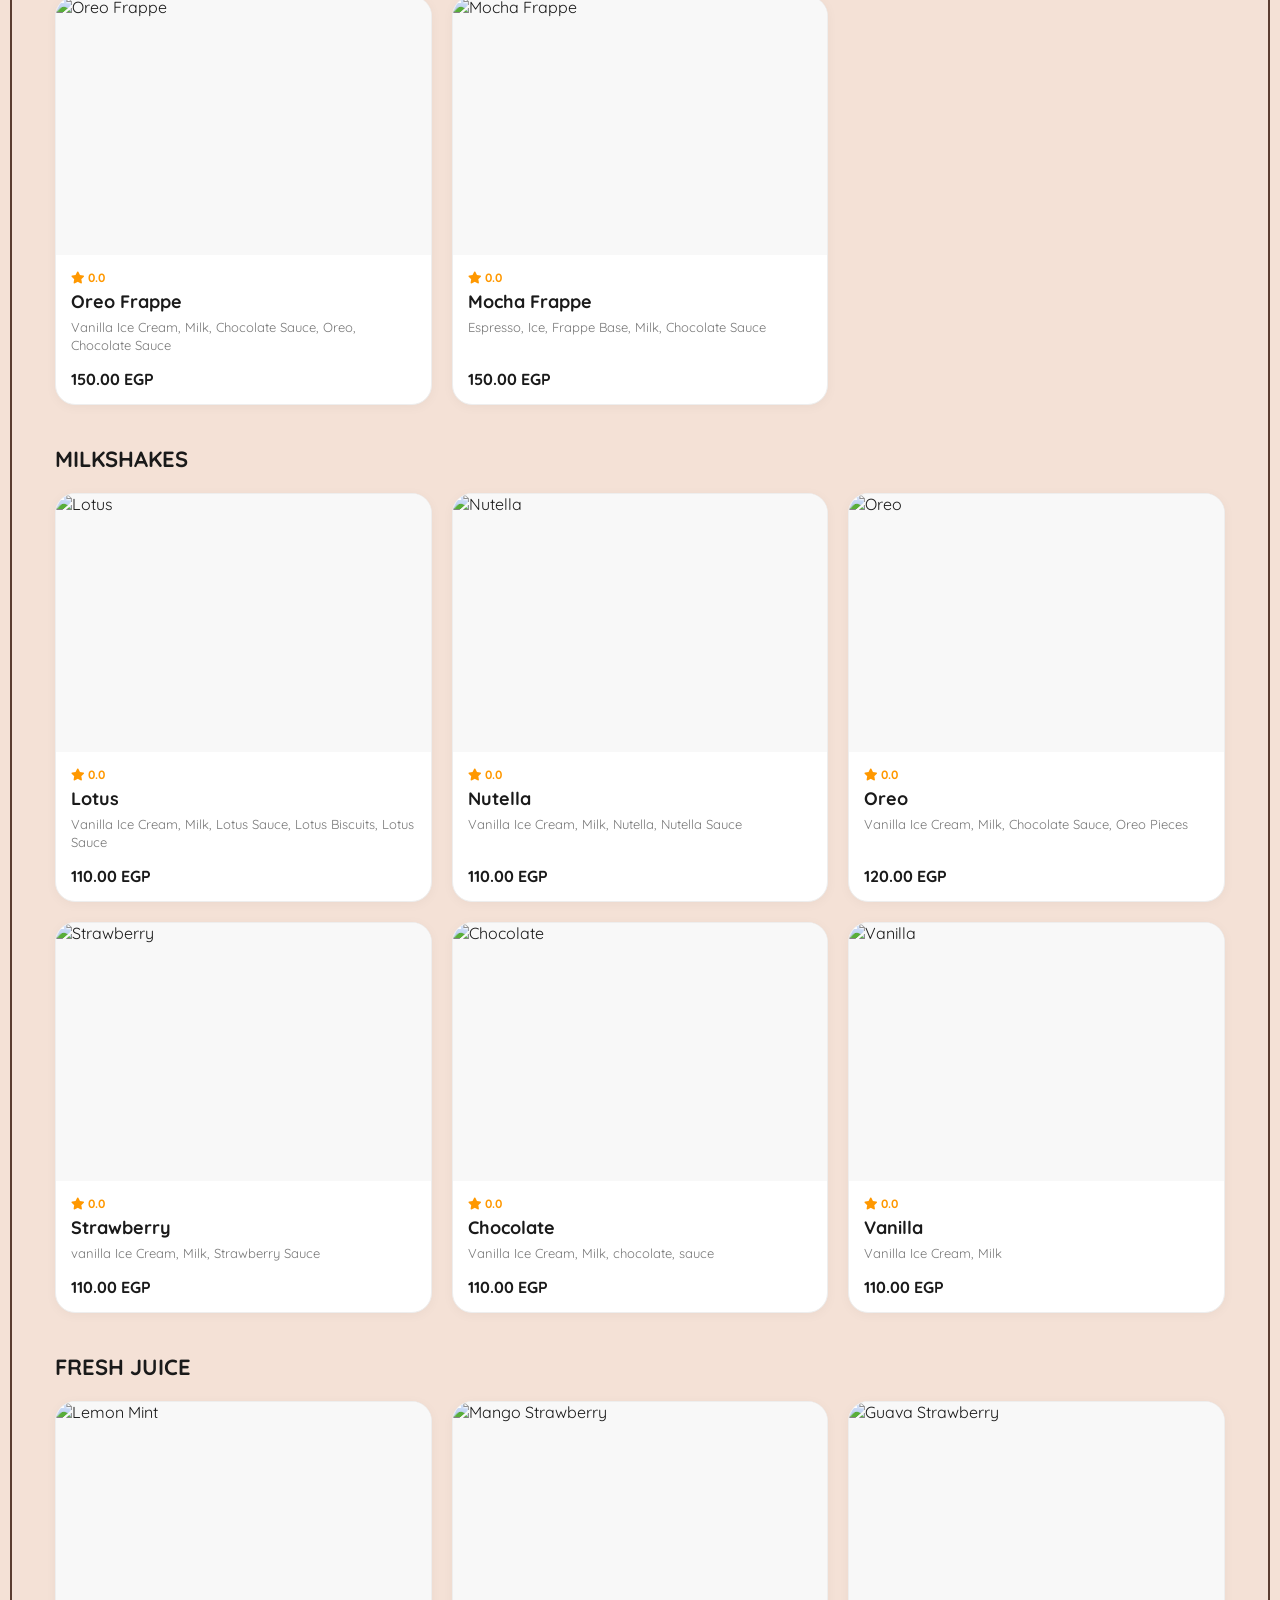
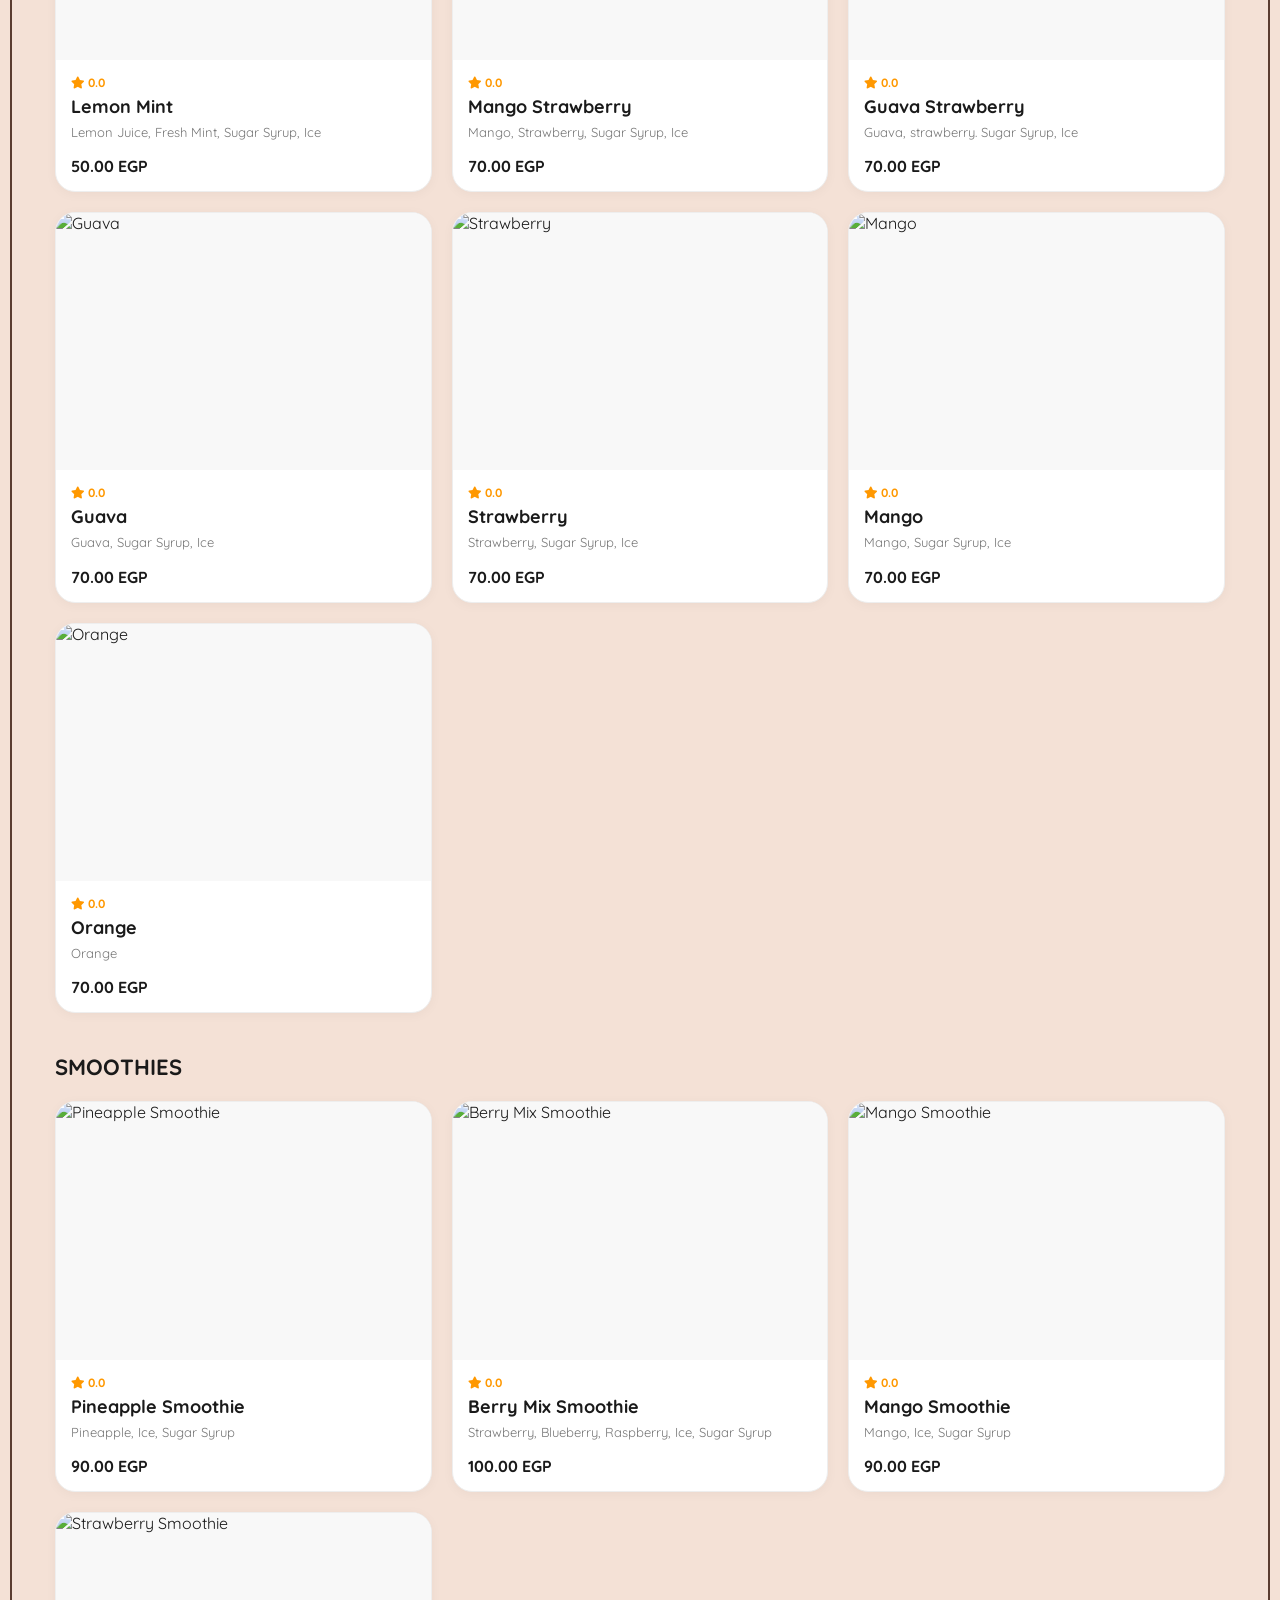
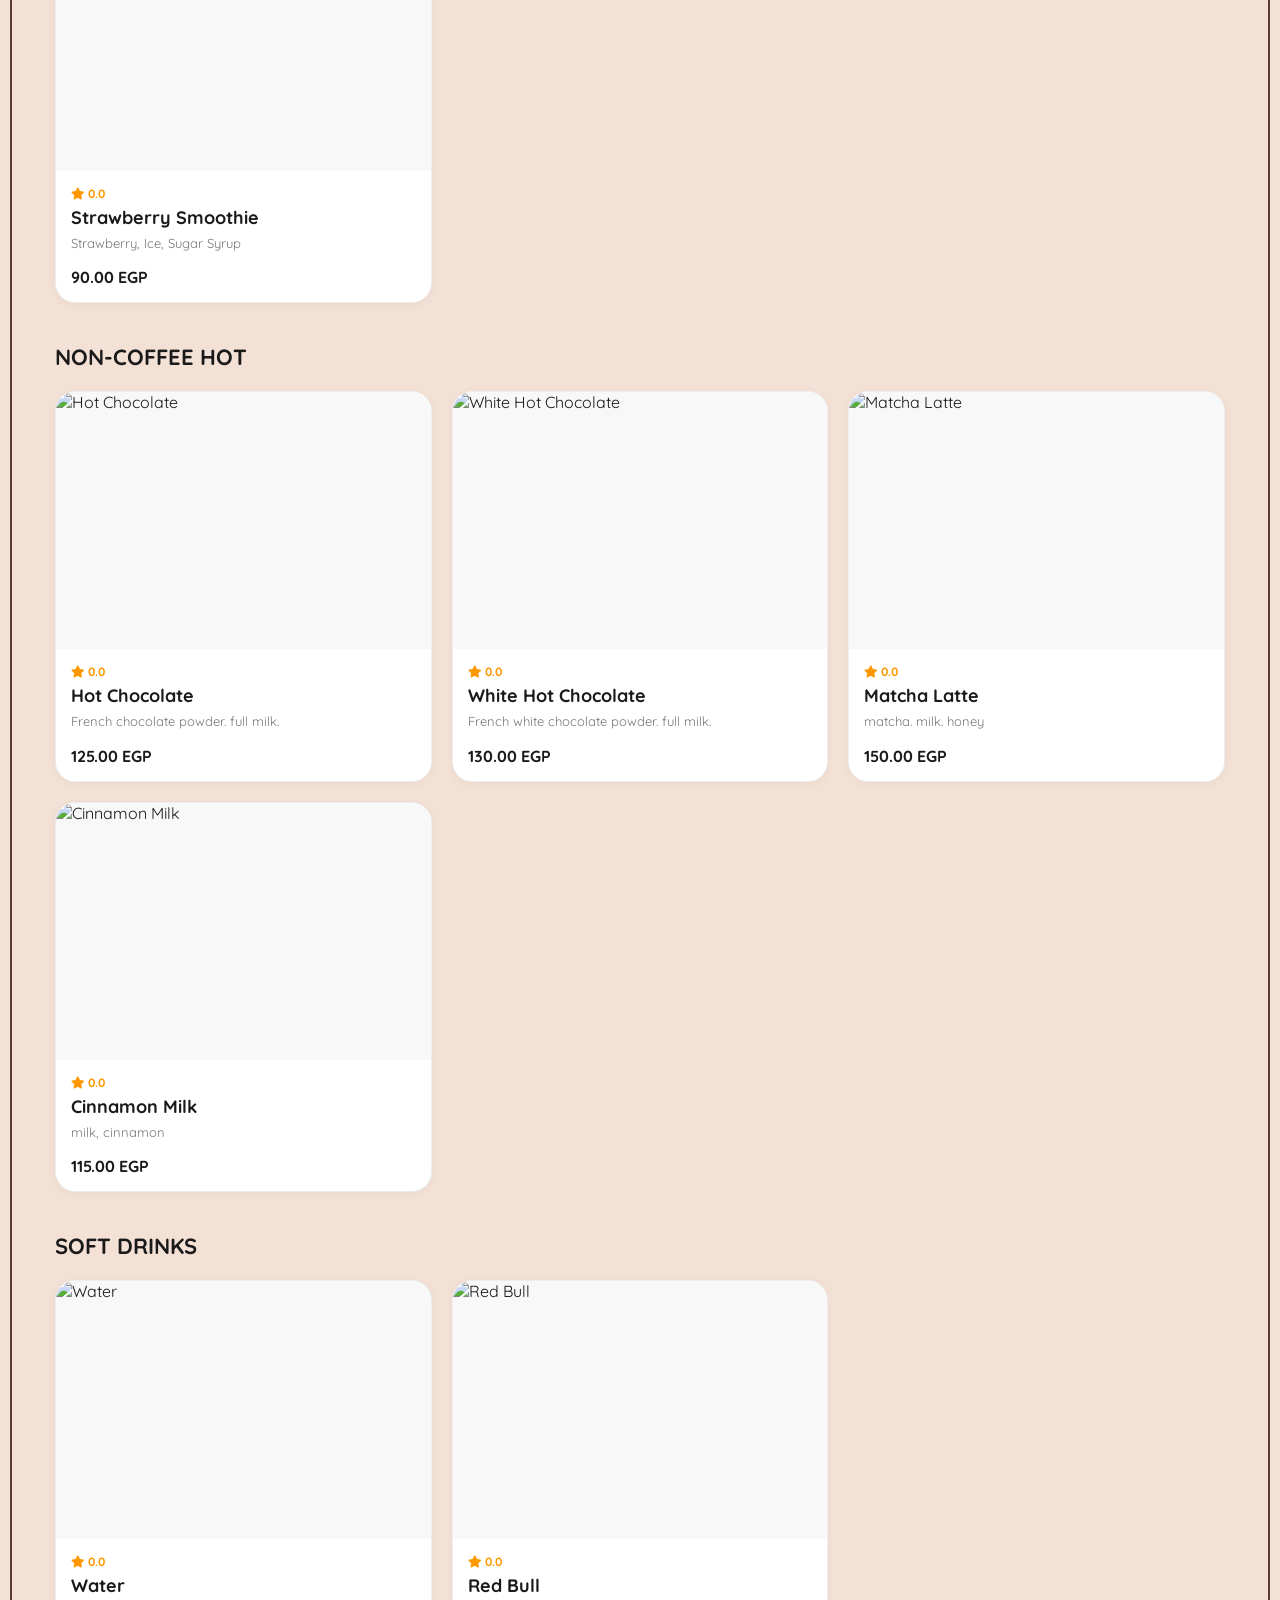
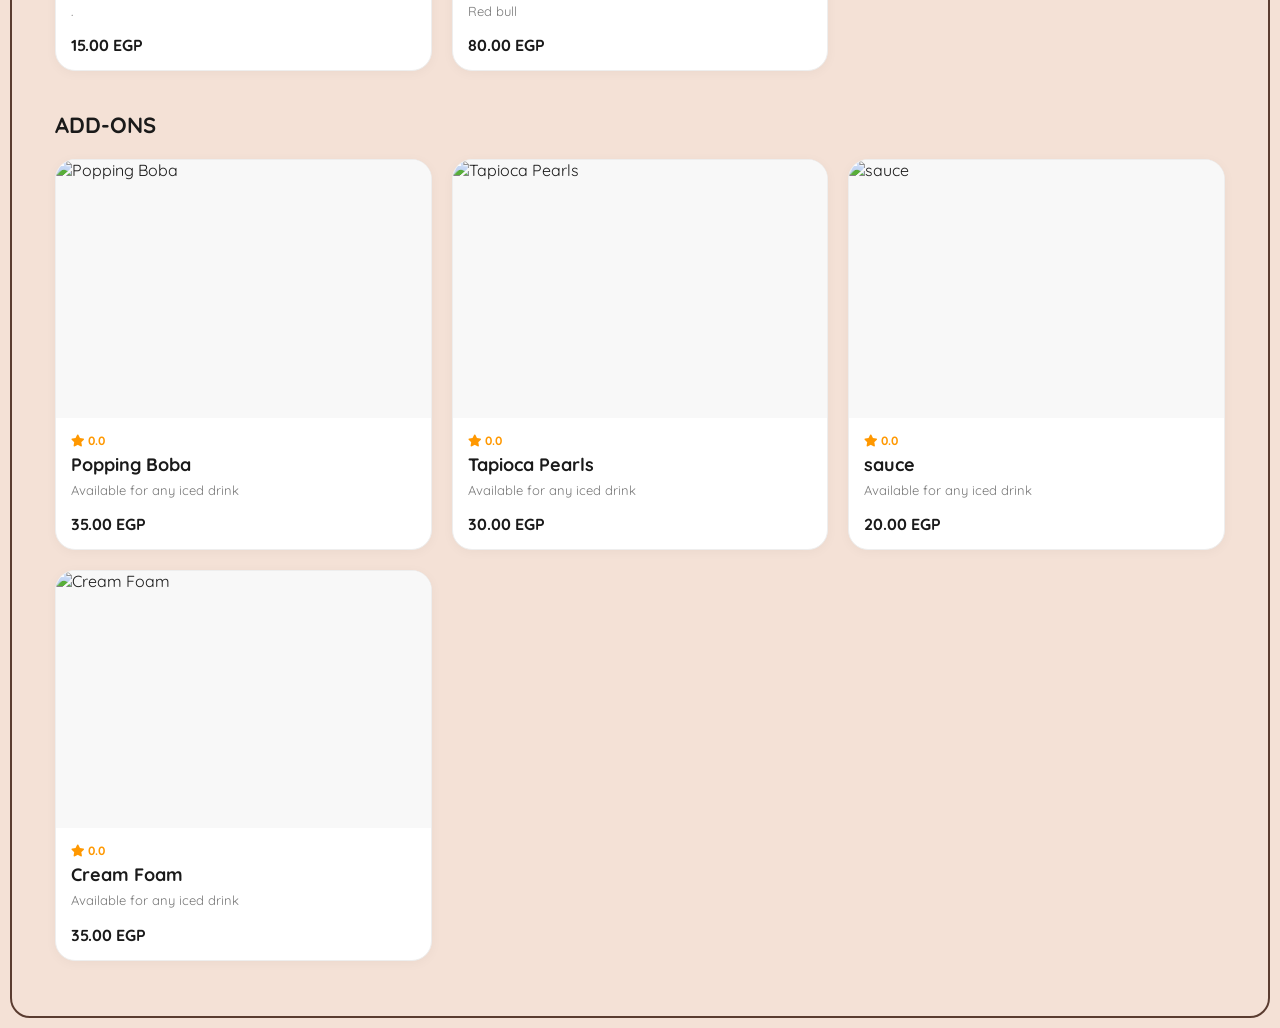
==== commit fd1e3367: "Update header layout, add language button, change bg color, add no-translate meta tags" ====
--- a/index.html
+++ b/index.html
@@ -1,8 +1,9 @@
 <!DOCTYPE html>
-<html lang="en">
+<html lang="en" translate="no">
 <head>
     <meta charset="UTF-8">
     <meta name="viewport" content="width=device-width, initial-scale=1.0, maximum-scale=1.0, user-scalable=no">
+    <meta name="google" content="notranslate">
     <title>Picky | Menu</title>
     <!-- Google Font -->
     <link rel="preconnect" href="https://fonts.gstatic.com" crossorigin>
@@ -17,19 +18,9 @@
     <!-- Header -->
     <header class="header">
         <div class="header-container">
-            <h1 class="brand-name">Picky</h1>
-            <div class="header-actions">
-                <button class="icon-btn"><i class="fas fa-bell"></i> Ring</button>
-            </div>
-        </div>
-        <div class="restaurant-info">
-            <div class="info-item">
-                <i class="fas fa-utensils text-orange"></i>
-                <span>Cafe</span>
-            </div>
-            <div class="info-item">
-                <i class="fas fa-map-marker-alt text-orange"></i>
-                <span>Cairo</span>
+            <button class="lang-btn">عربي</button>
+            <div class="brand-logo-container">
+                <img src="https://plattir-replica.s3.us-east-1.amazonaws.com/restaurantmenu/17808253475CM (1)_page-0001.jpg" alt="Picky Logo" class="brand-logo">
             </div>
         </div>
     </header>
--- a/styles.css
+++ b/styles.css
@@ -6,7 +6,7 @@
 }
 
 :root {
-    --bg-color: #f8f9fa; /* Assuming slightly off-white body bg */
+    --bg-color: #f4e1d6;
     --card-bg: #fff;
     --text-dark: #1a1a1a;
     --text-grey: #666;
@@ -24,58 +24,59 @@
 
 body {
     font-family: var(--font-family);
-    background-color: var(--card-bg);
+    background-color: var(--bg-color);
     color: var(--text-dark);
     -webkit-font-smoothing: antialiased;
+    border: 2px solid #5a3c30;
+    border-radius: 20px;
+    margin: 10px;
+    min-height: calc(100vh - 20px);
 }
 
 /* Header */
 .header {
     padding: 20px;
-    background: var(--card-bg);
+    background: transparent;
     text-align: center;
+    position: relative;
+    min-height: 150px;
 }
 
 .header-container {
-    display: flex;
-    justify-content: space-between;
+    position: relative;
+    width: 100%;
+    height: 100%;
+    display: flex;
+    justify-content: center;
     align-items: center;
-    margin-bottom: 10px;
-}
-
-.brand-name {
-    font-size: 28px;
-    font-weight: 800;
-    color: var(--text-dark);
-}
-
-.icon-btn {
-    background: var(--card-bg);
-    border: 1px solid var(--border-color);
-    padding: 8px 15px;
-    border-radius: 20px;
-    font-size: 14px;
-    font-weight: 600;
+}
+
+.brand-logo-container {
+    display: flex;
+    justify-content: center;
+    align-items: center;
+    margin-top: 20px;
+}
+
+.brand-logo {
+    max-width: 200px;
+    height: auto;
+    object-fit: contain;
+}
+
+.lang-btn {
+    position: absolute;
+    top: 0;
+    right: 0;
+    background: #4a2c1f;
+    color: #fff;
+    border: none;
+    padding: 8px 20px;
+    border-radius: 25px;
+    font-size: 16px;
+    font-weight: 700;
     cursor: pointer;
     font-family: var(--font-family);
-    box-shadow: 0 1px 3px rgba(0,0,0,0.05);
-}
-
-.restaurant-info {
-    display: flex;
-    gap: 15px;
-    font-size: 14px;
-    font-weight: 500;
-}
-
-.info-item {
-    display: flex;
-    align-items: center;
-    gap: 5px;
-}
-
-.text-orange {
-    color: var(--star-color);
 }
 
 /* Category Navigation (Sticky) */
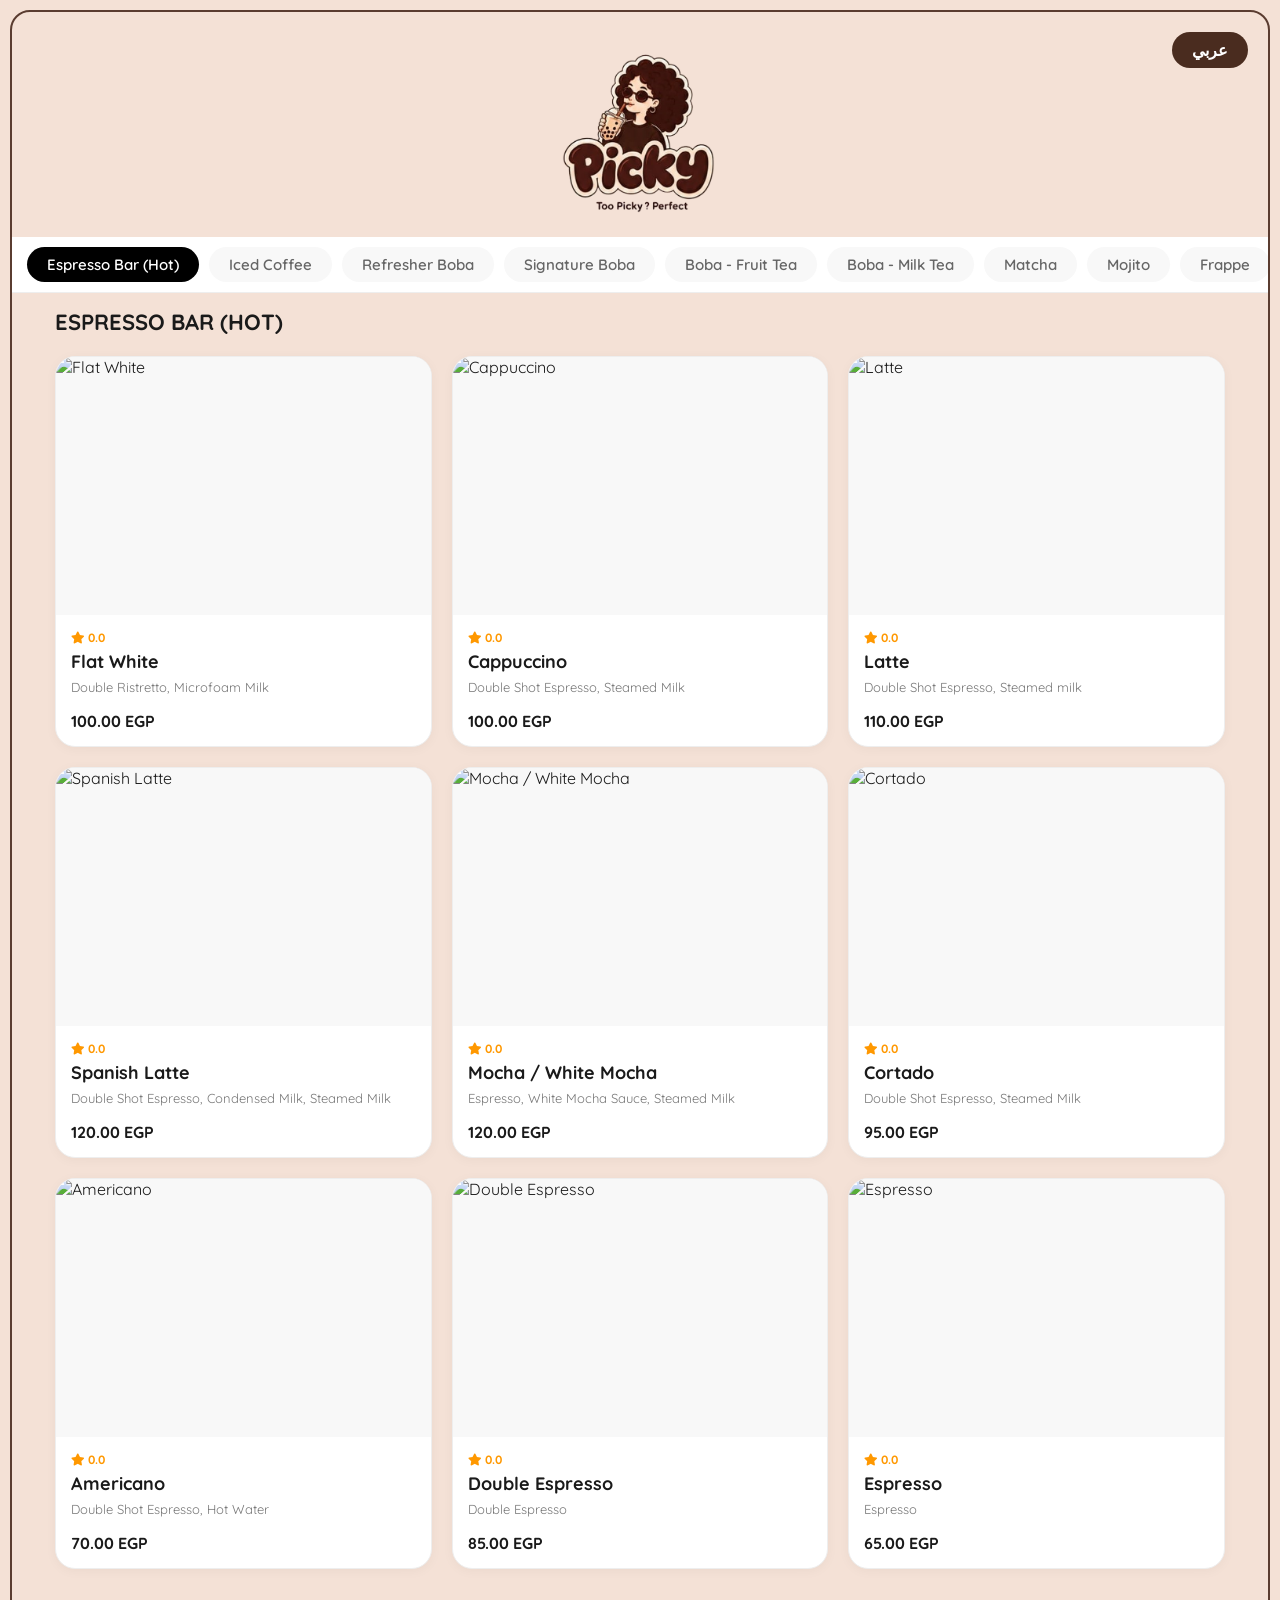
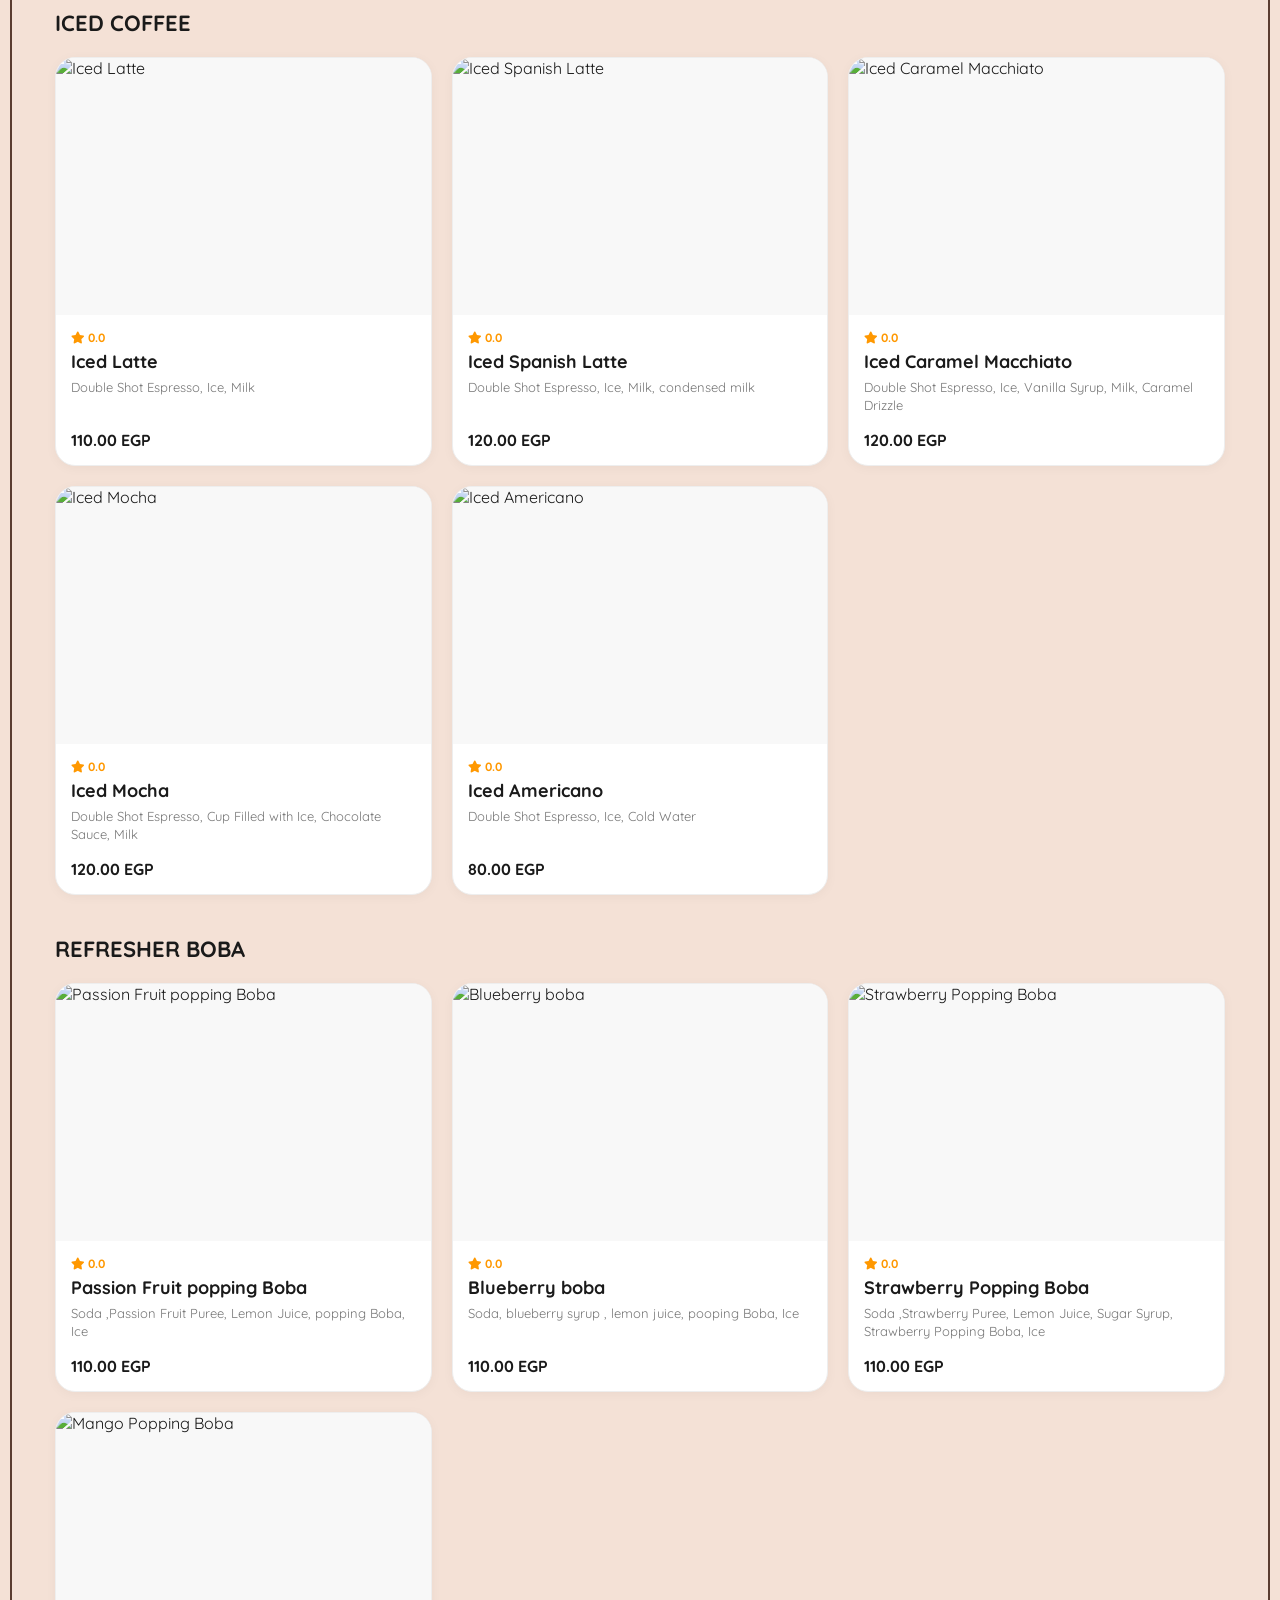
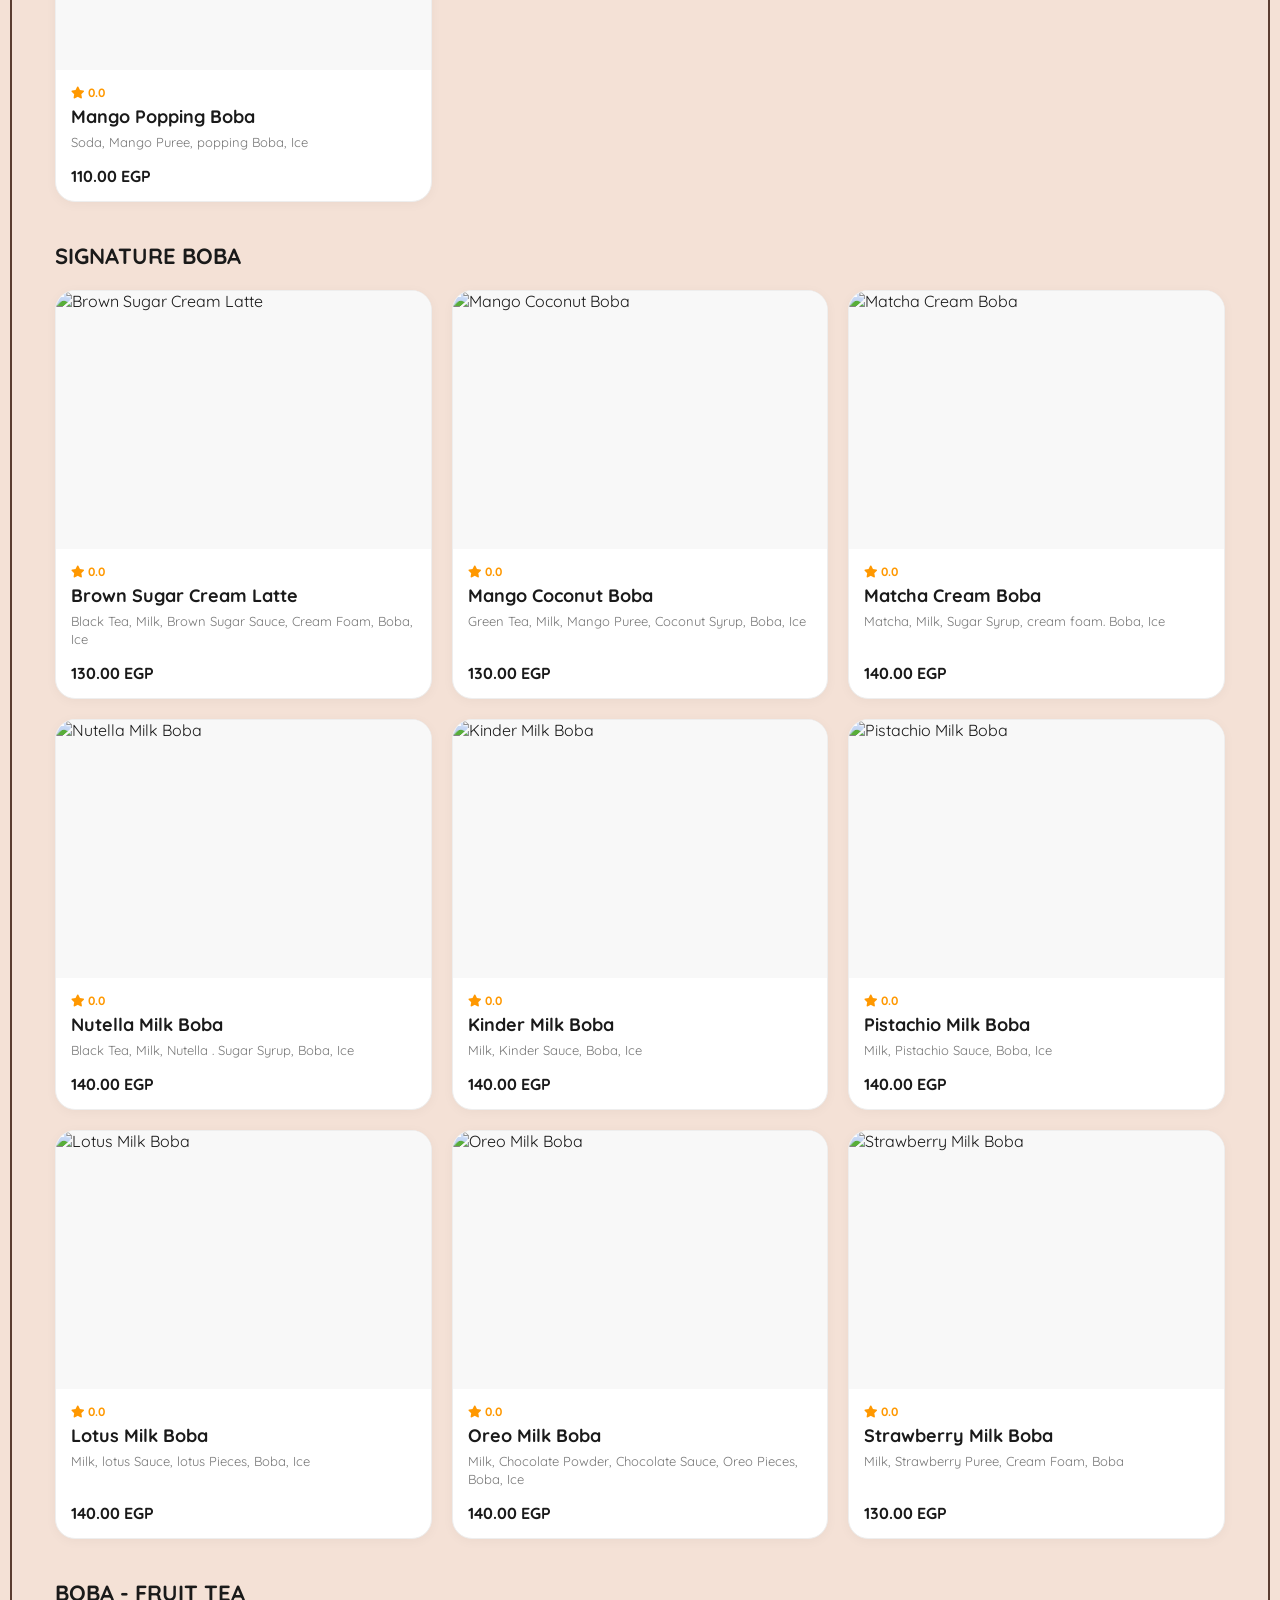
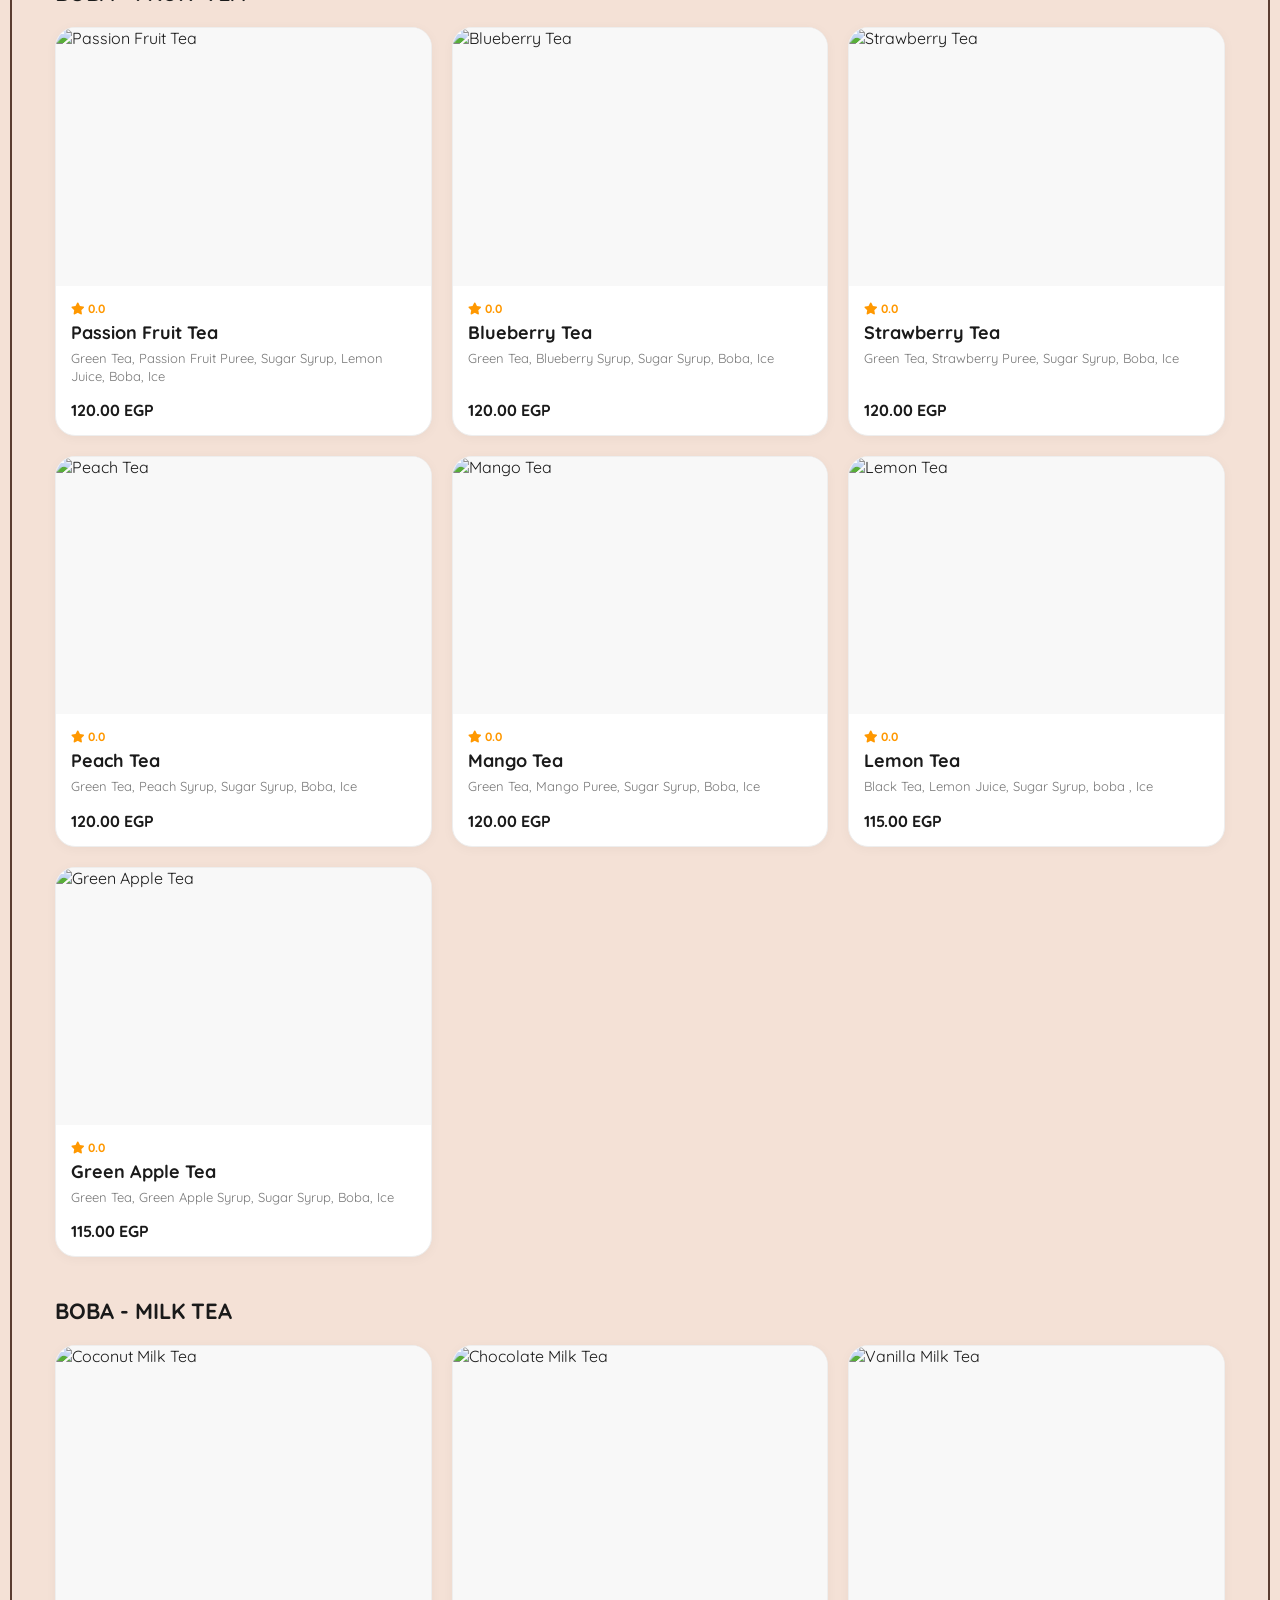
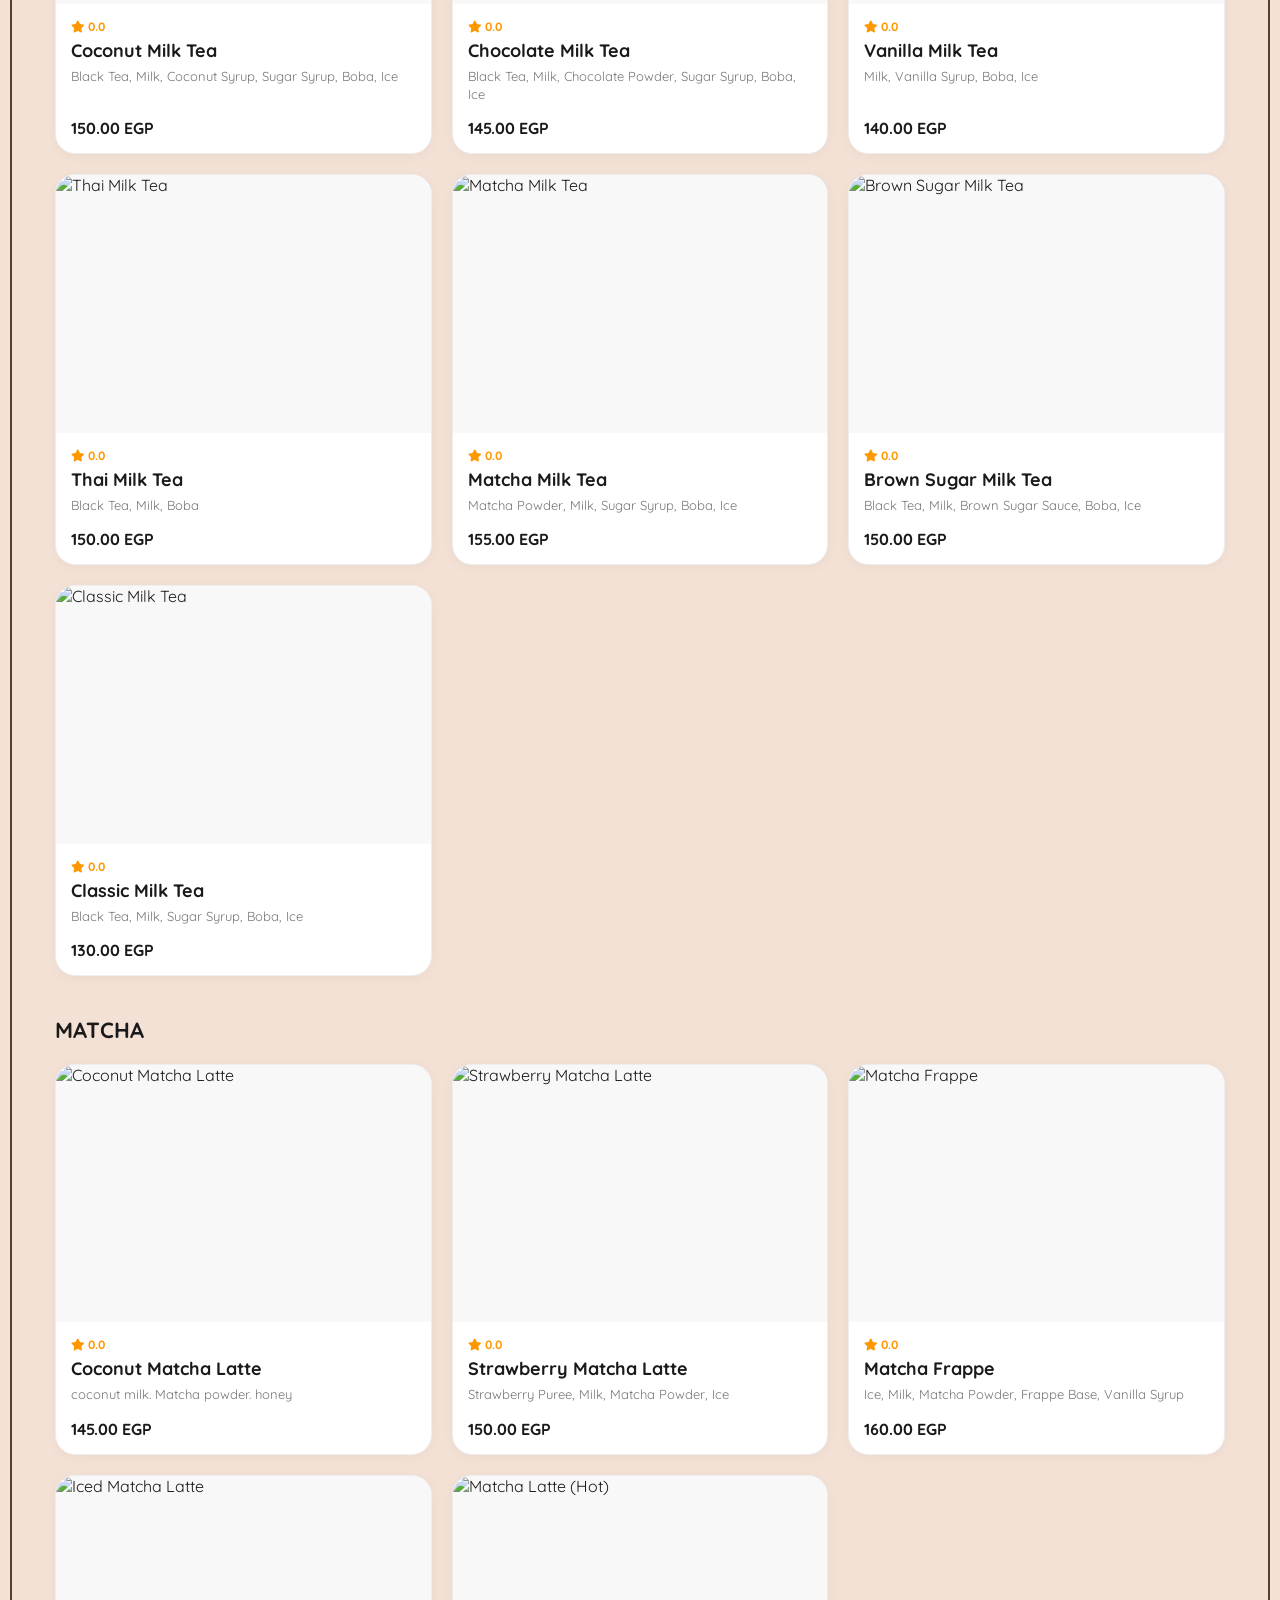
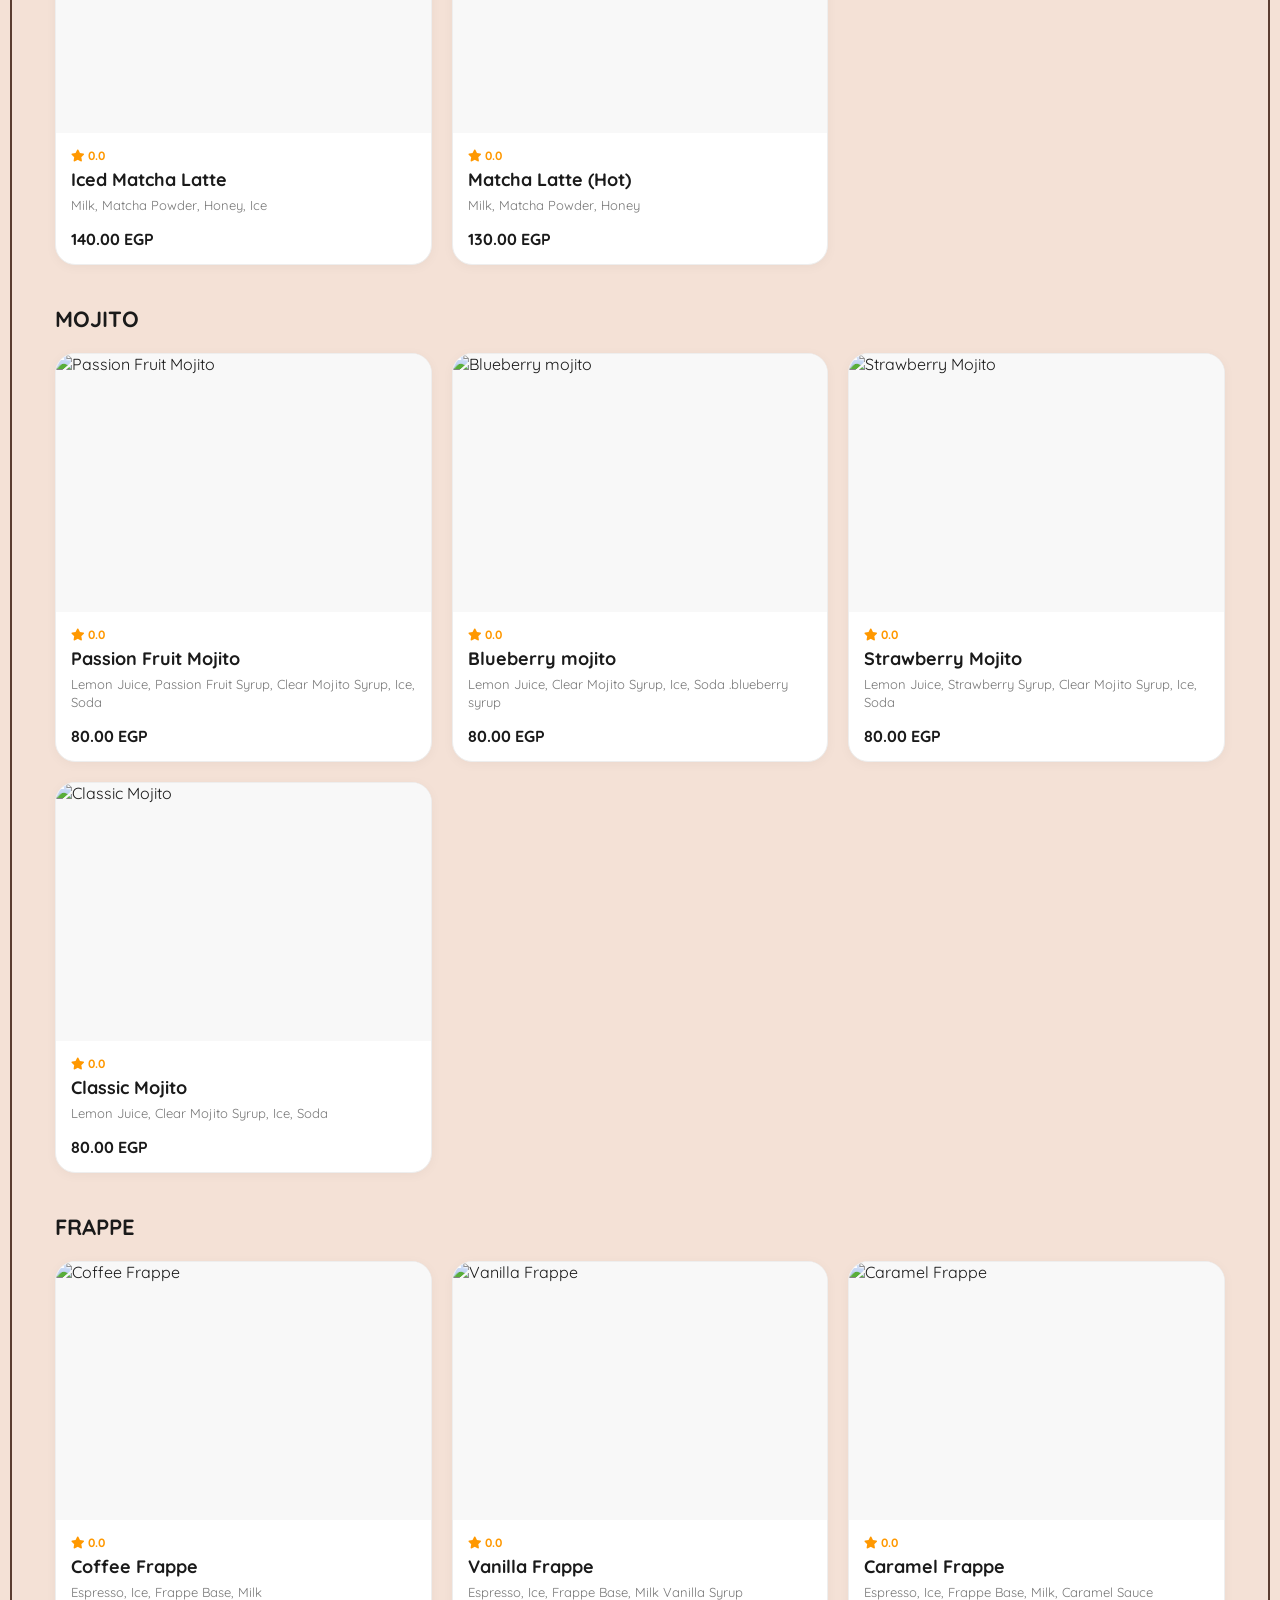
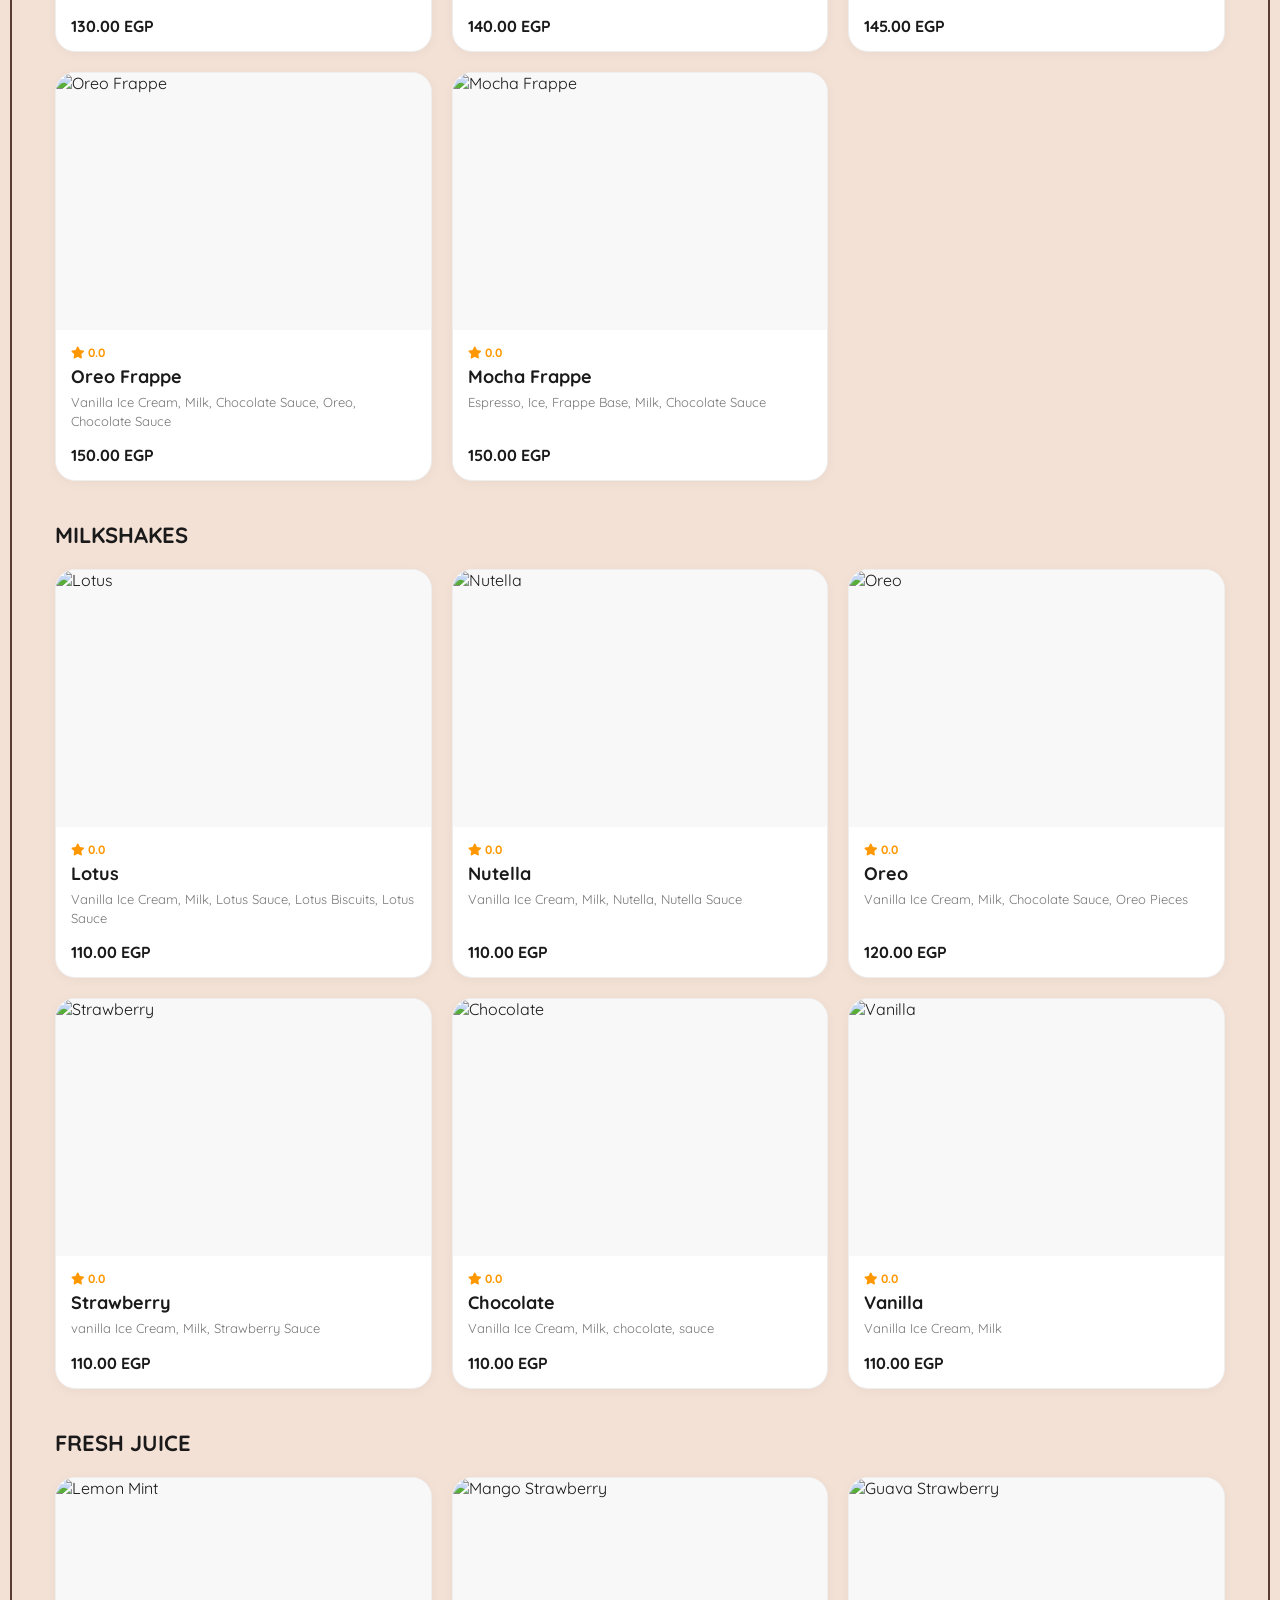
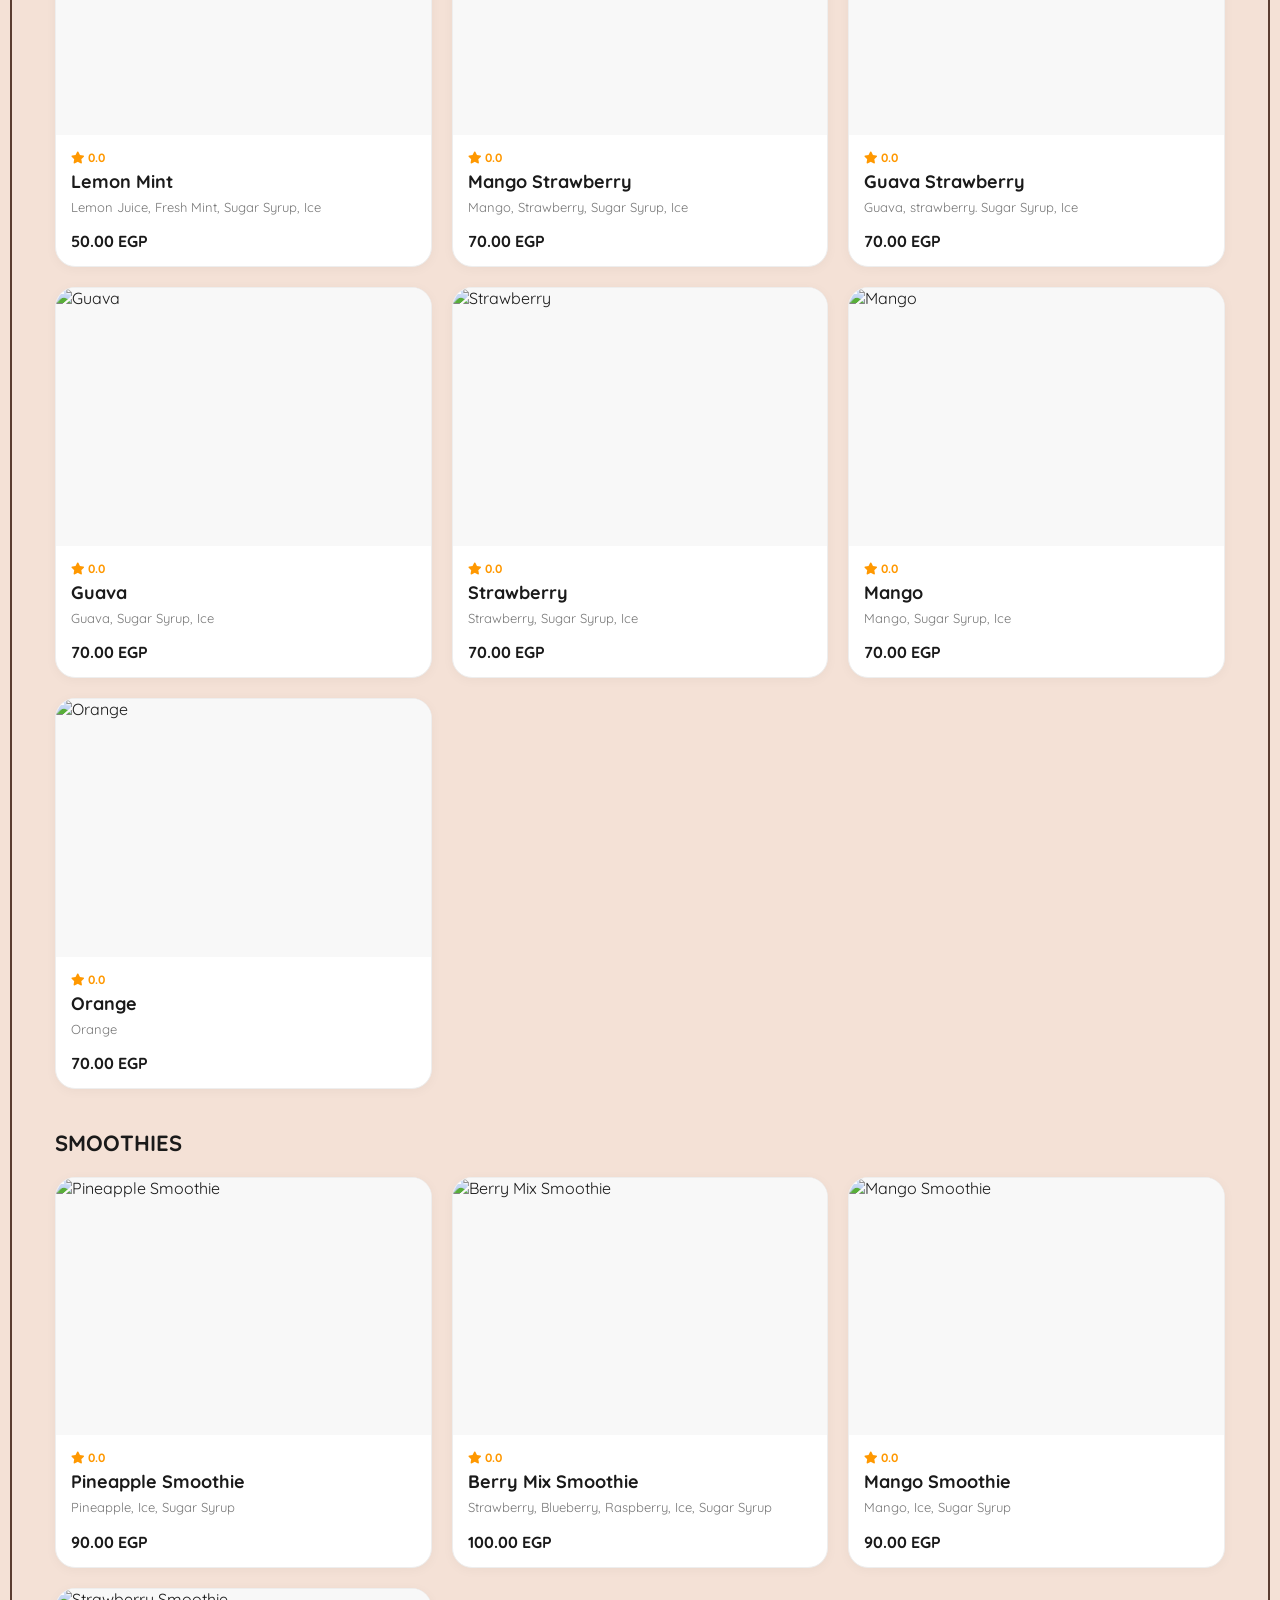
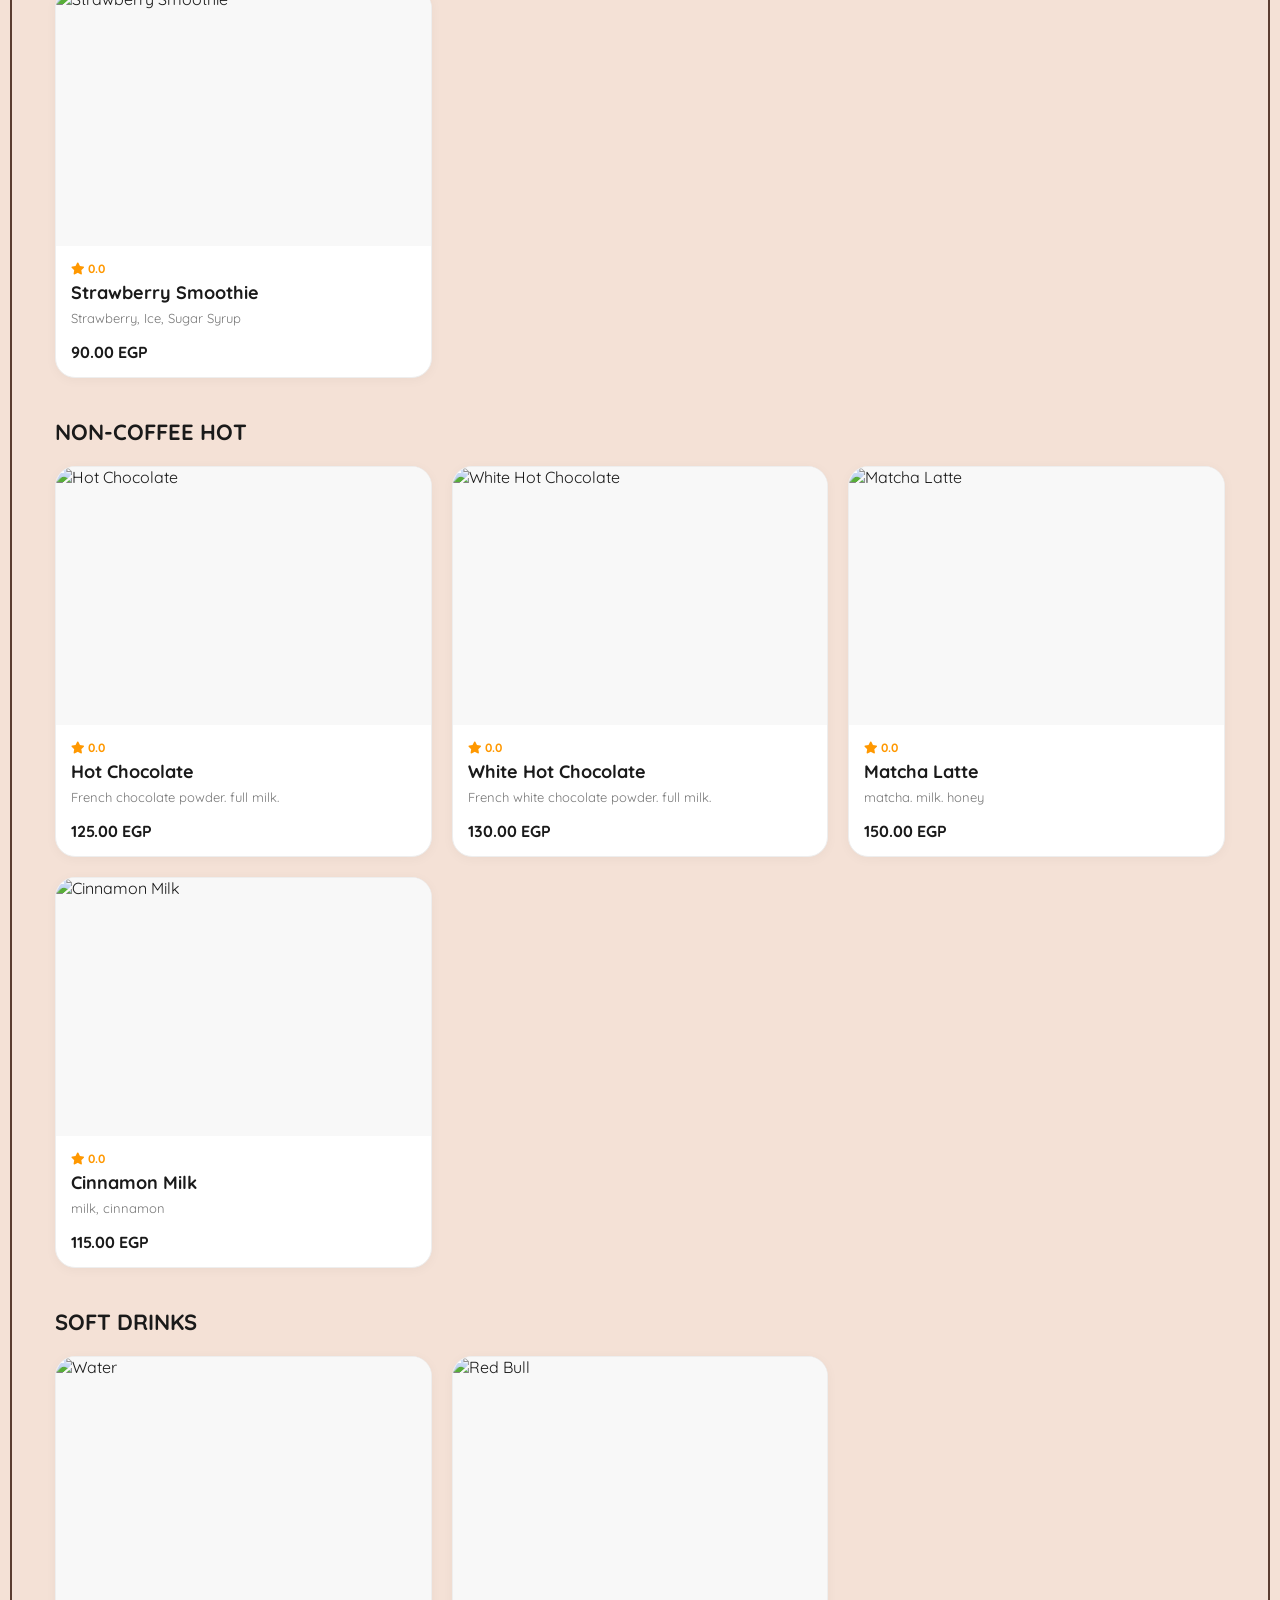
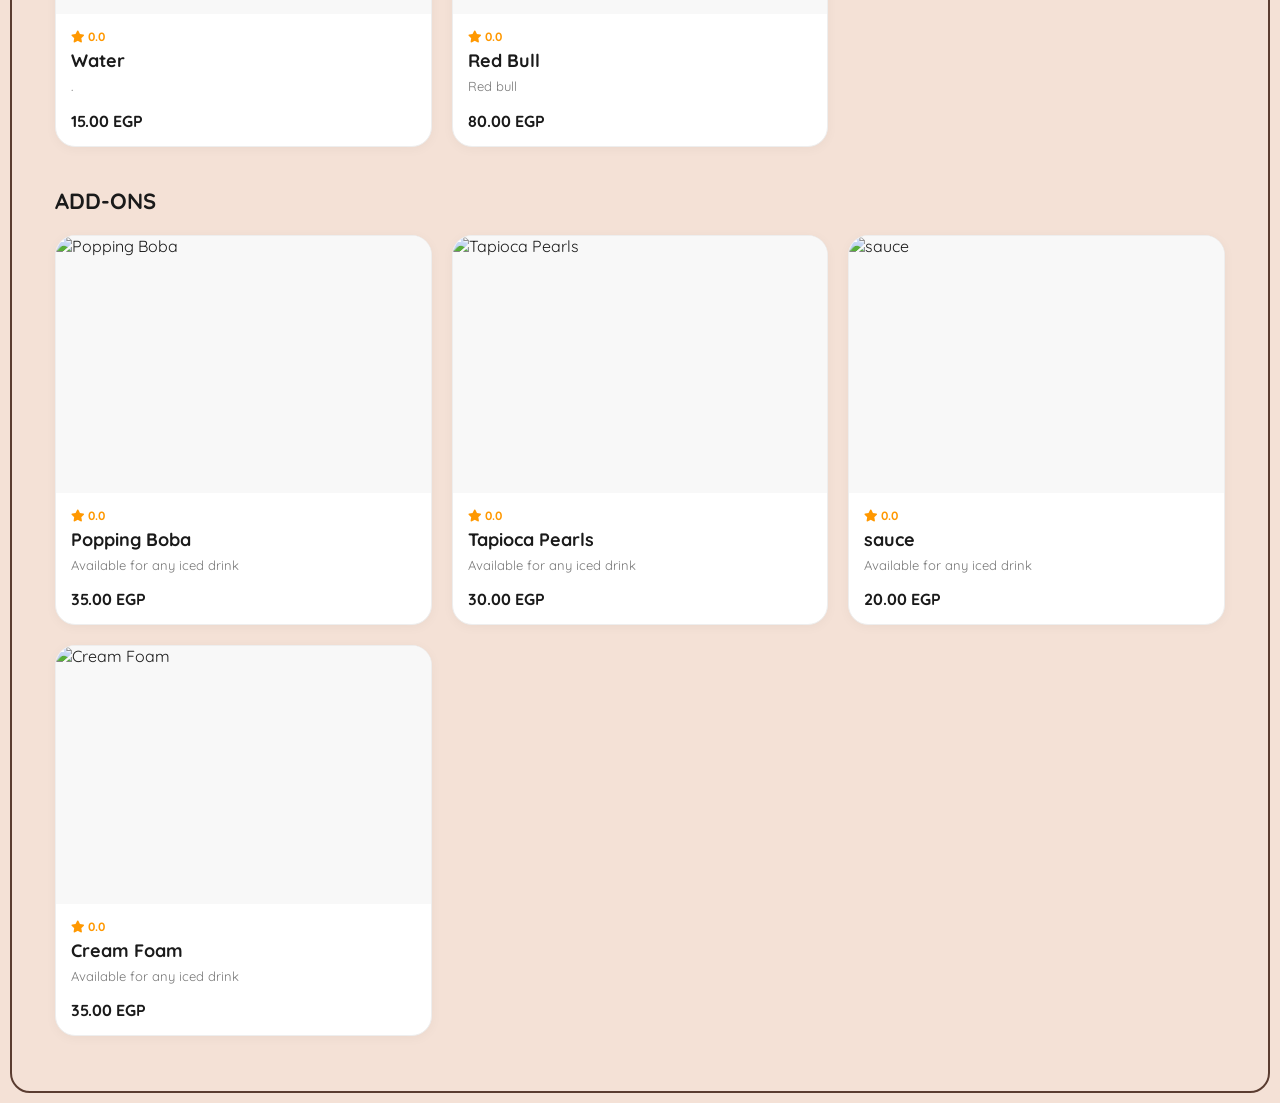
==== commit 431cfc09: "Update logo to use local logo.png" ====
--- a/index.html
+++ b/index.html
@@ -20,7 +20,7 @@
         <div class="header-container">
             <button class="lang-btn">عربي</button>
             <div class="brand-logo-container">
-                <img src="https://plattir-replica.s3.us-east-1.amazonaws.com/restaurantmenu/17808253475CM (1)_page-0001.jpg" alt="Picky Logo" class="brand-logo">
+                <img src="logo.png" alt="Picky Logo" class="brand-logo">
             </div>
         </div>
     </header>
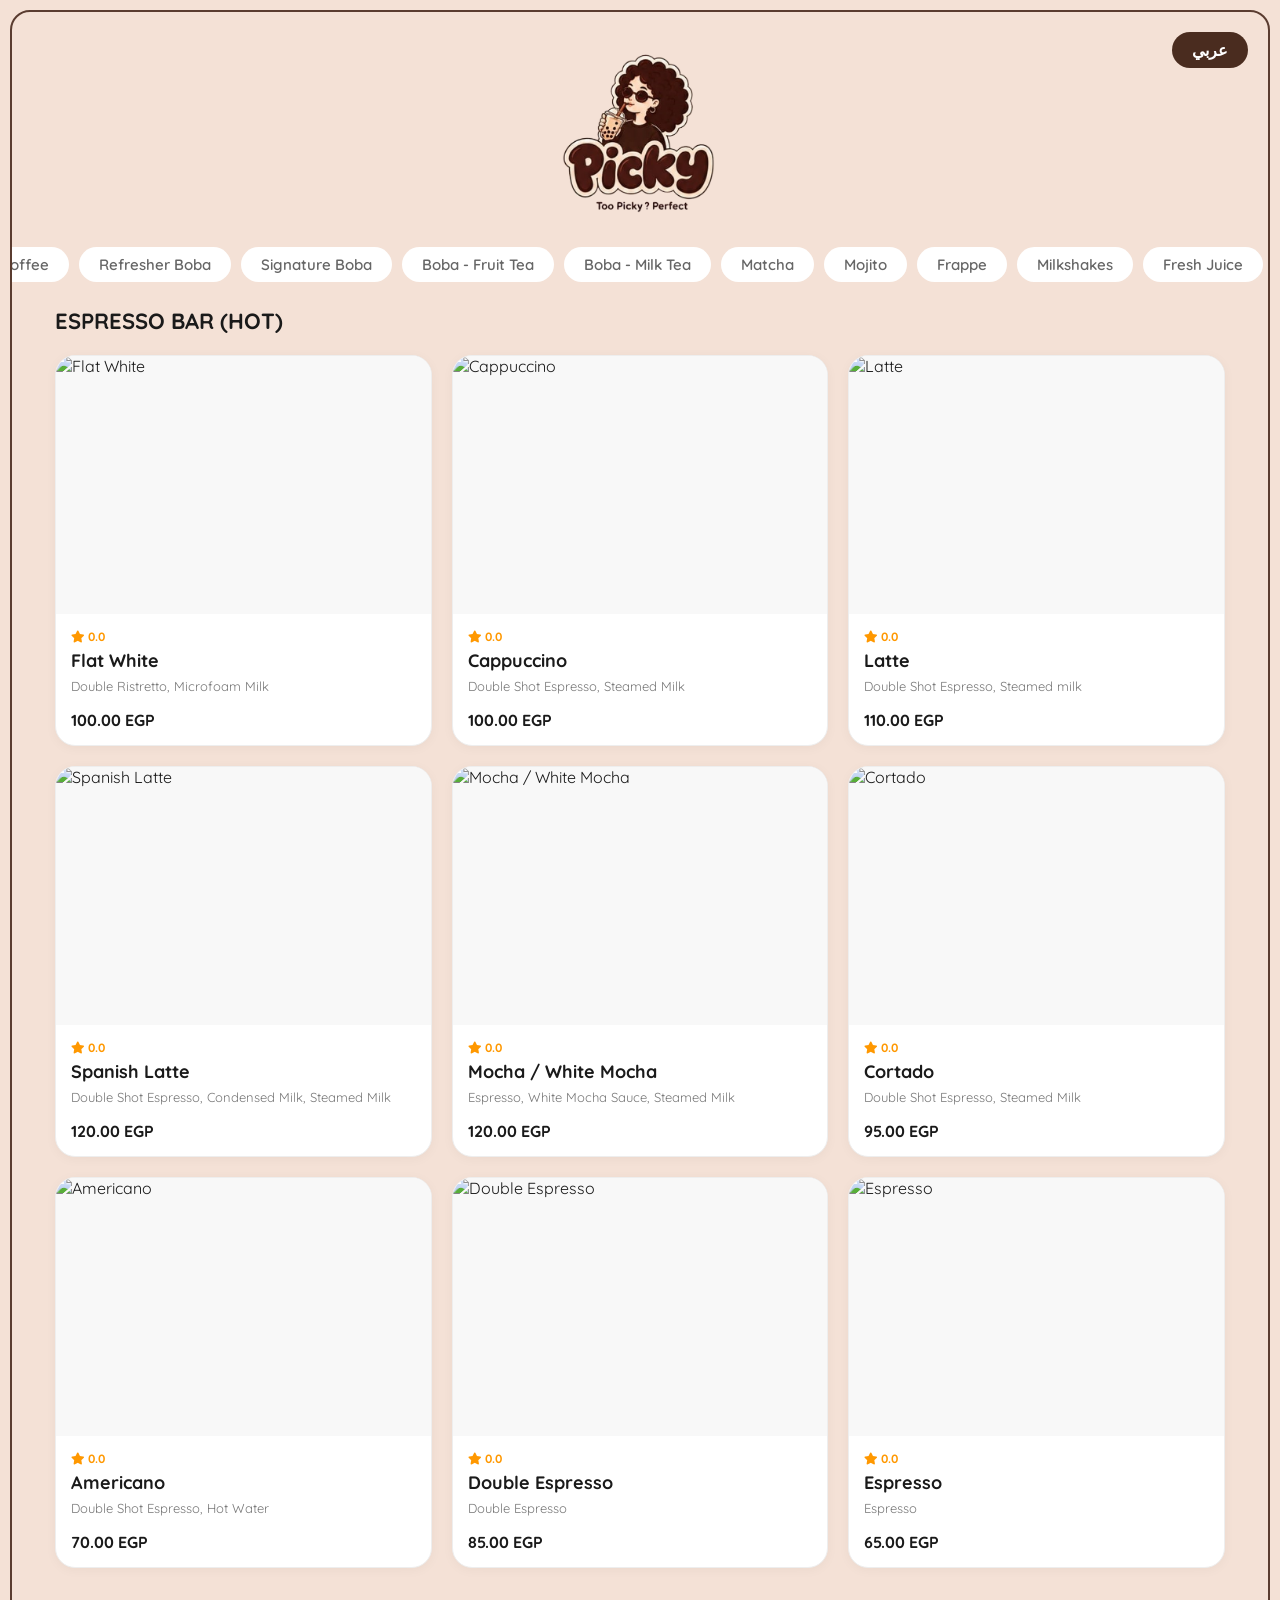
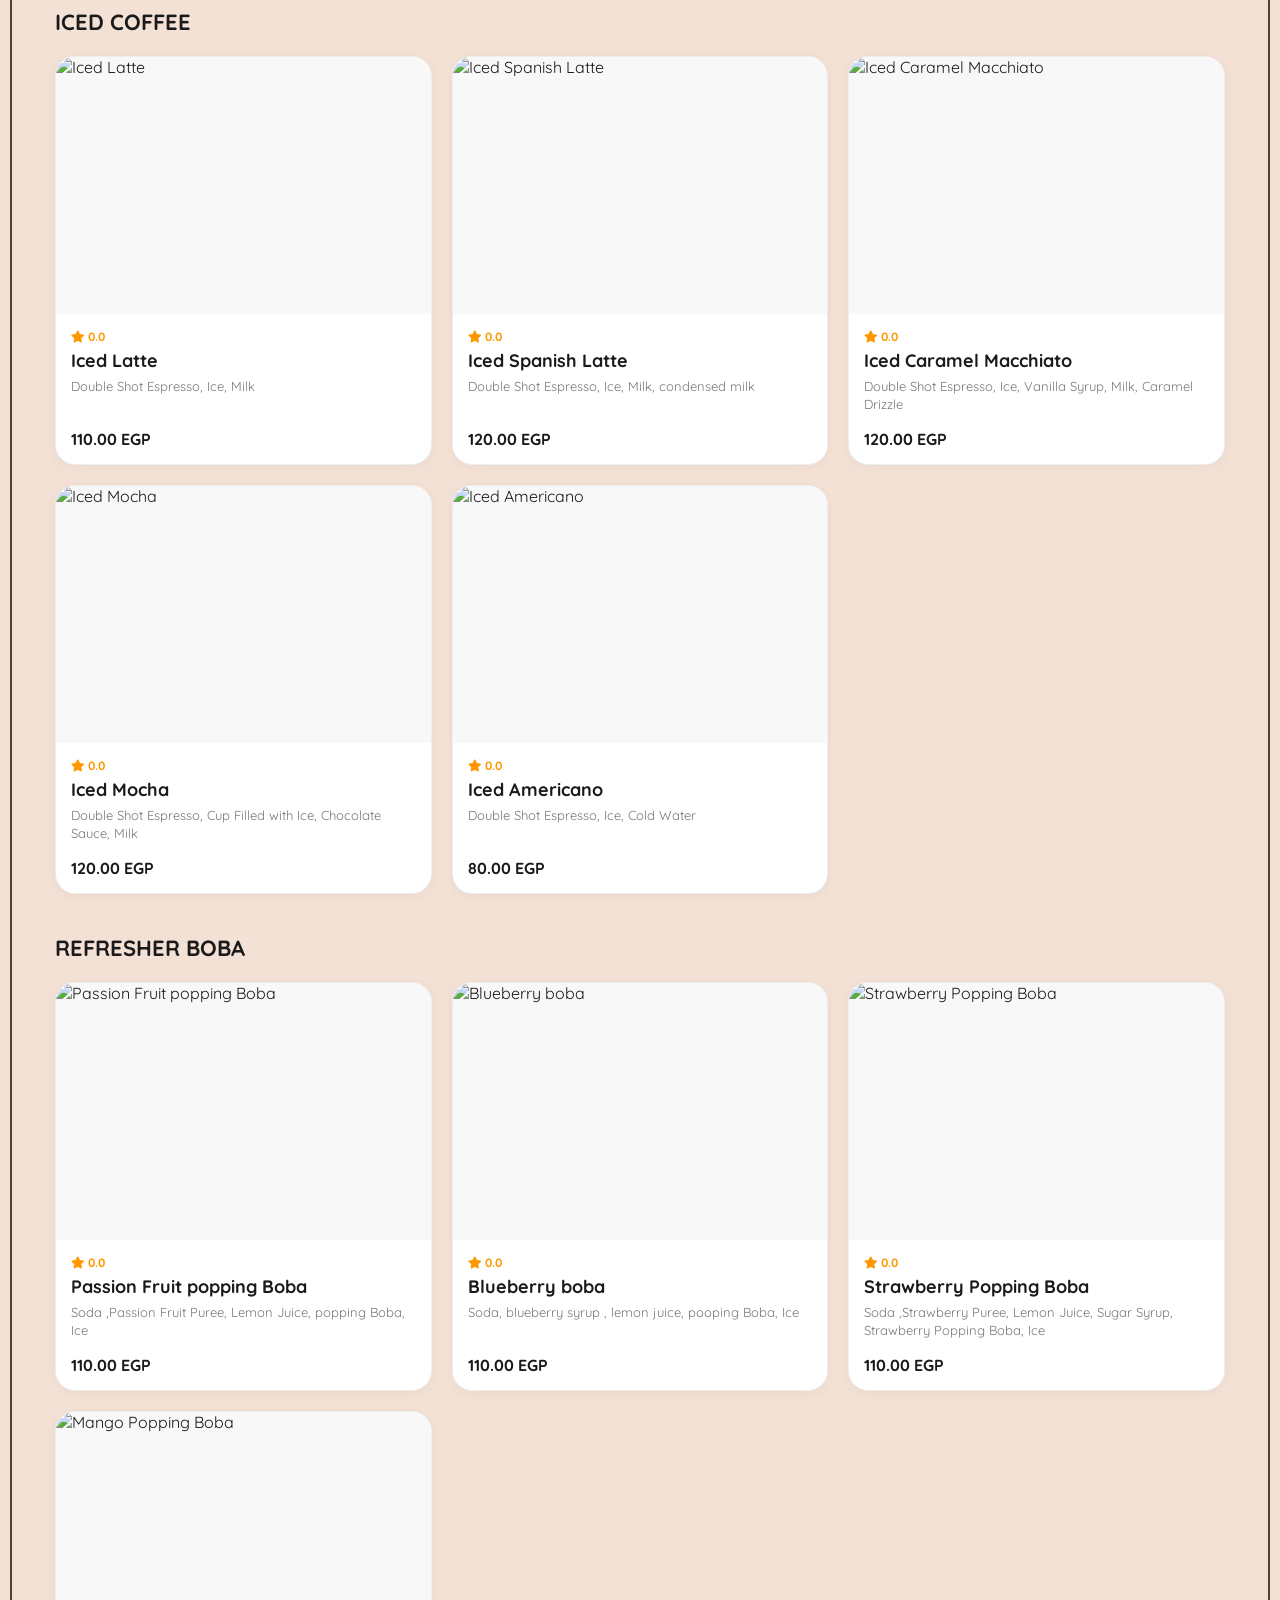
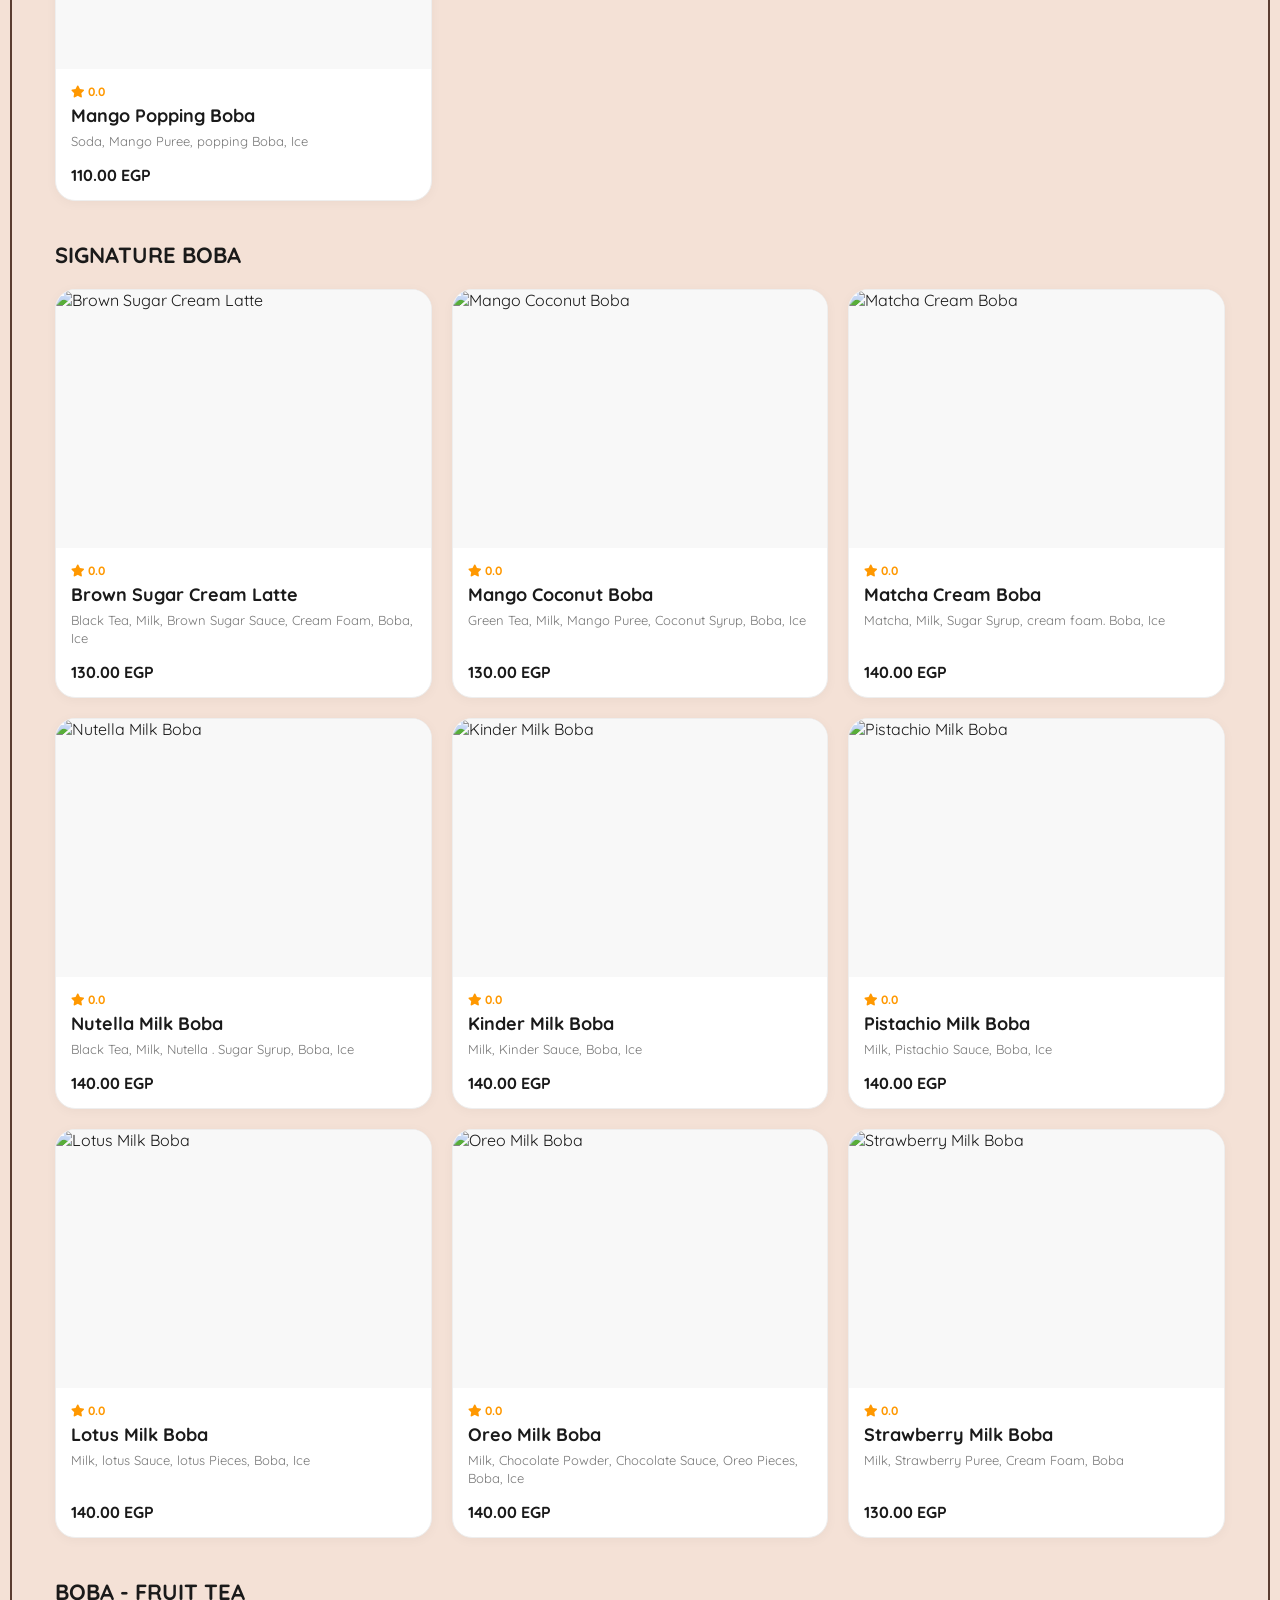
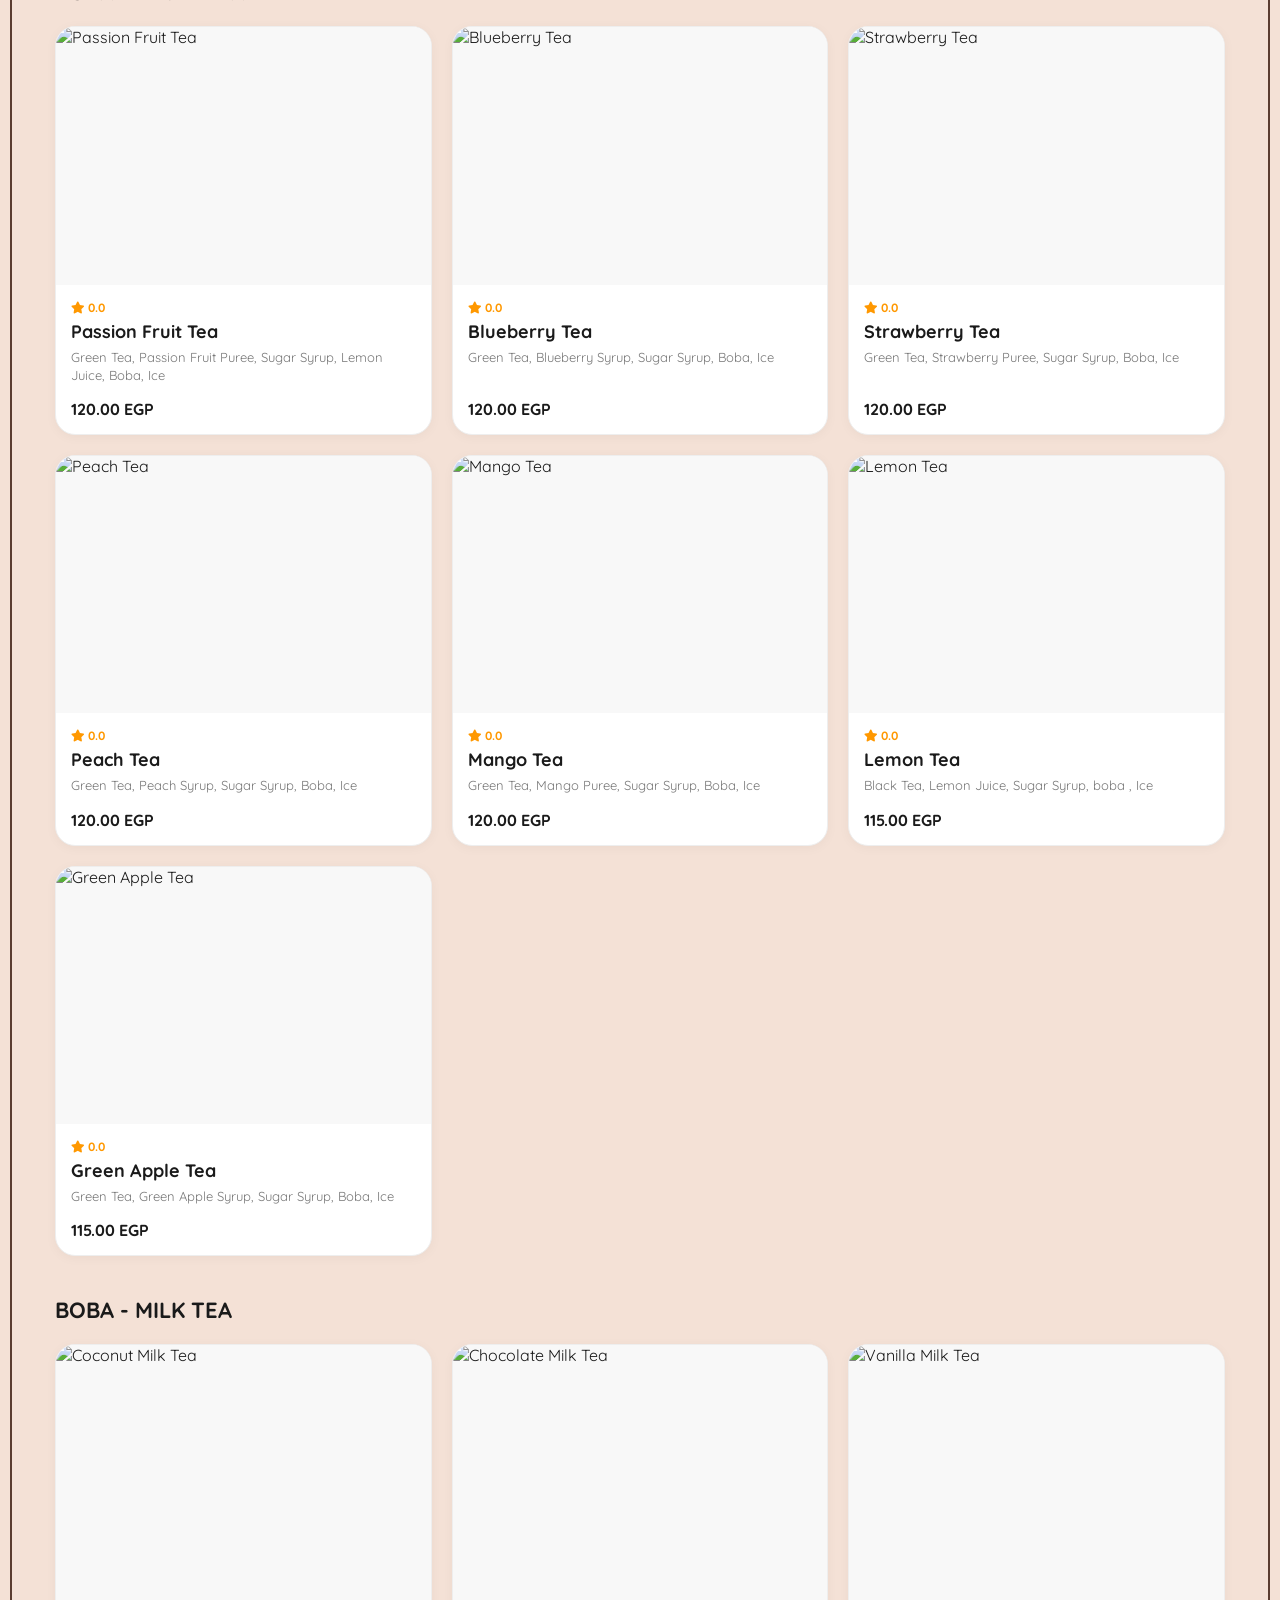
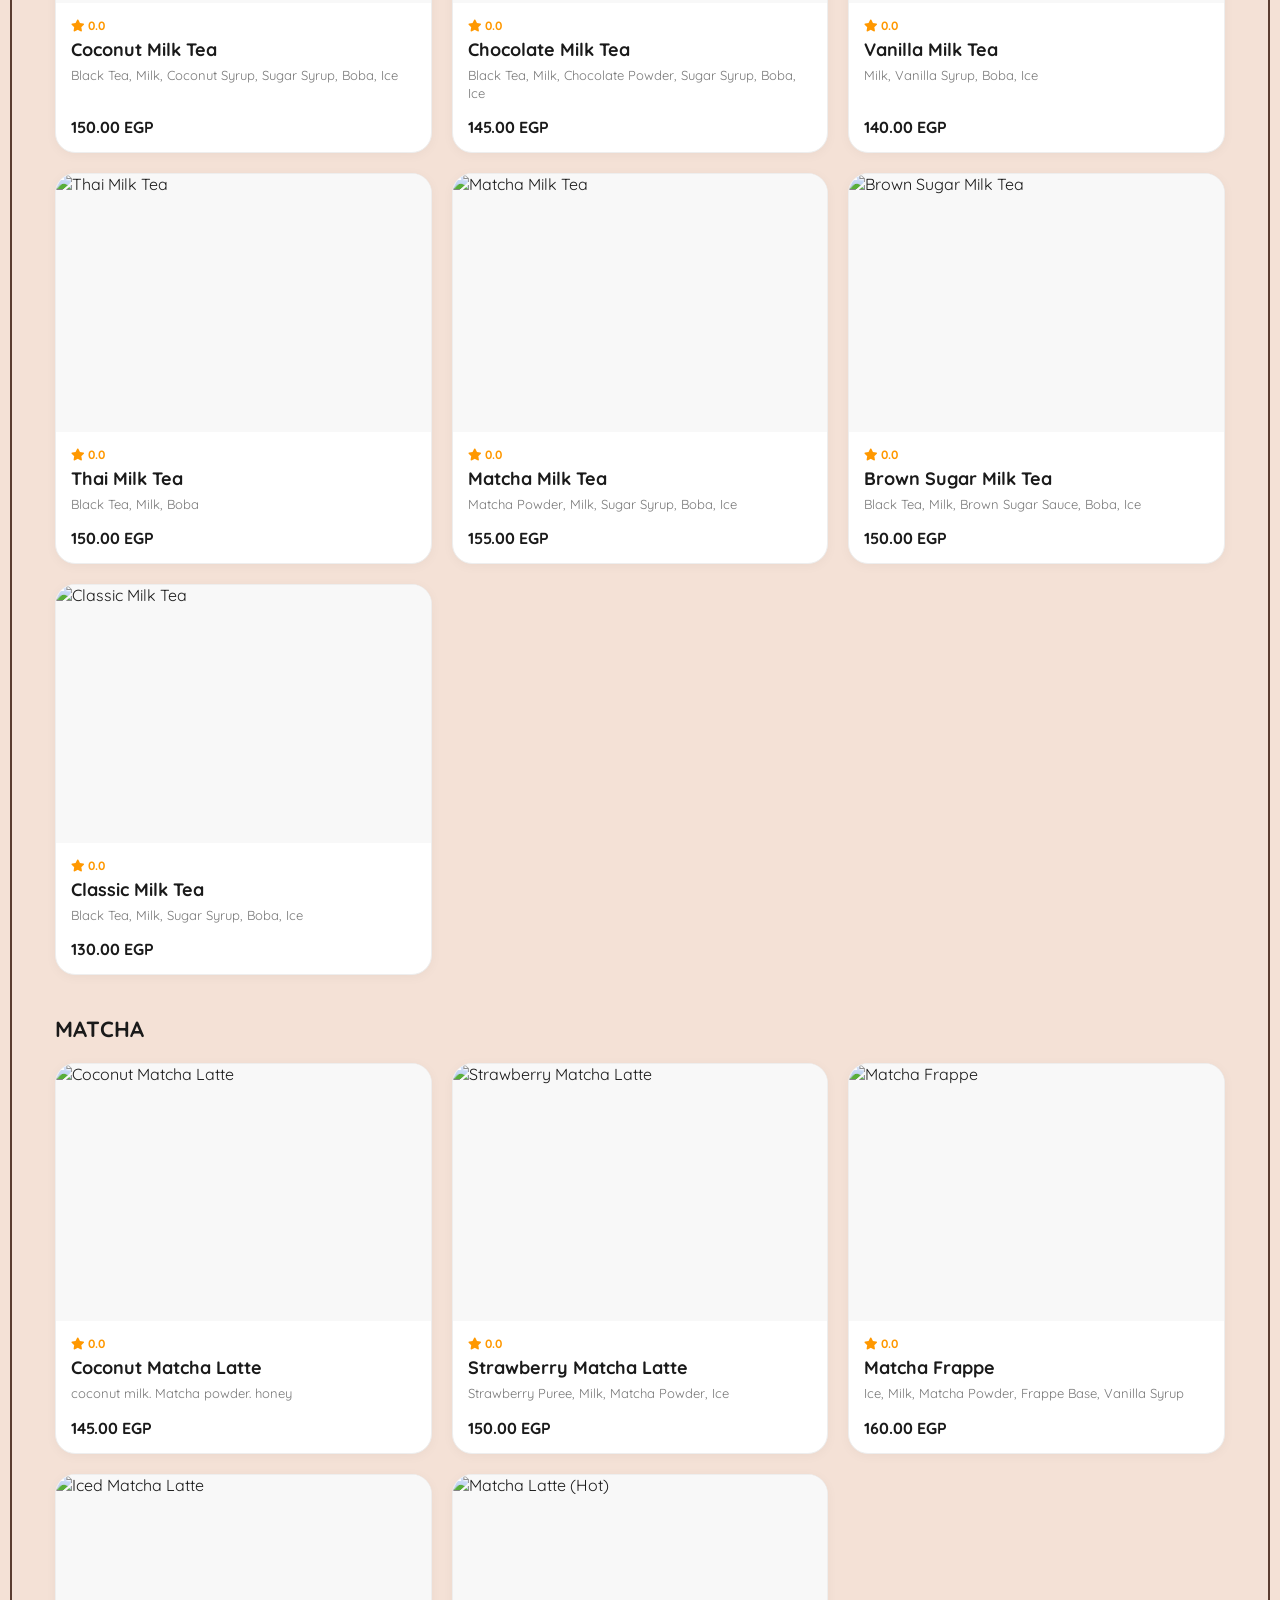
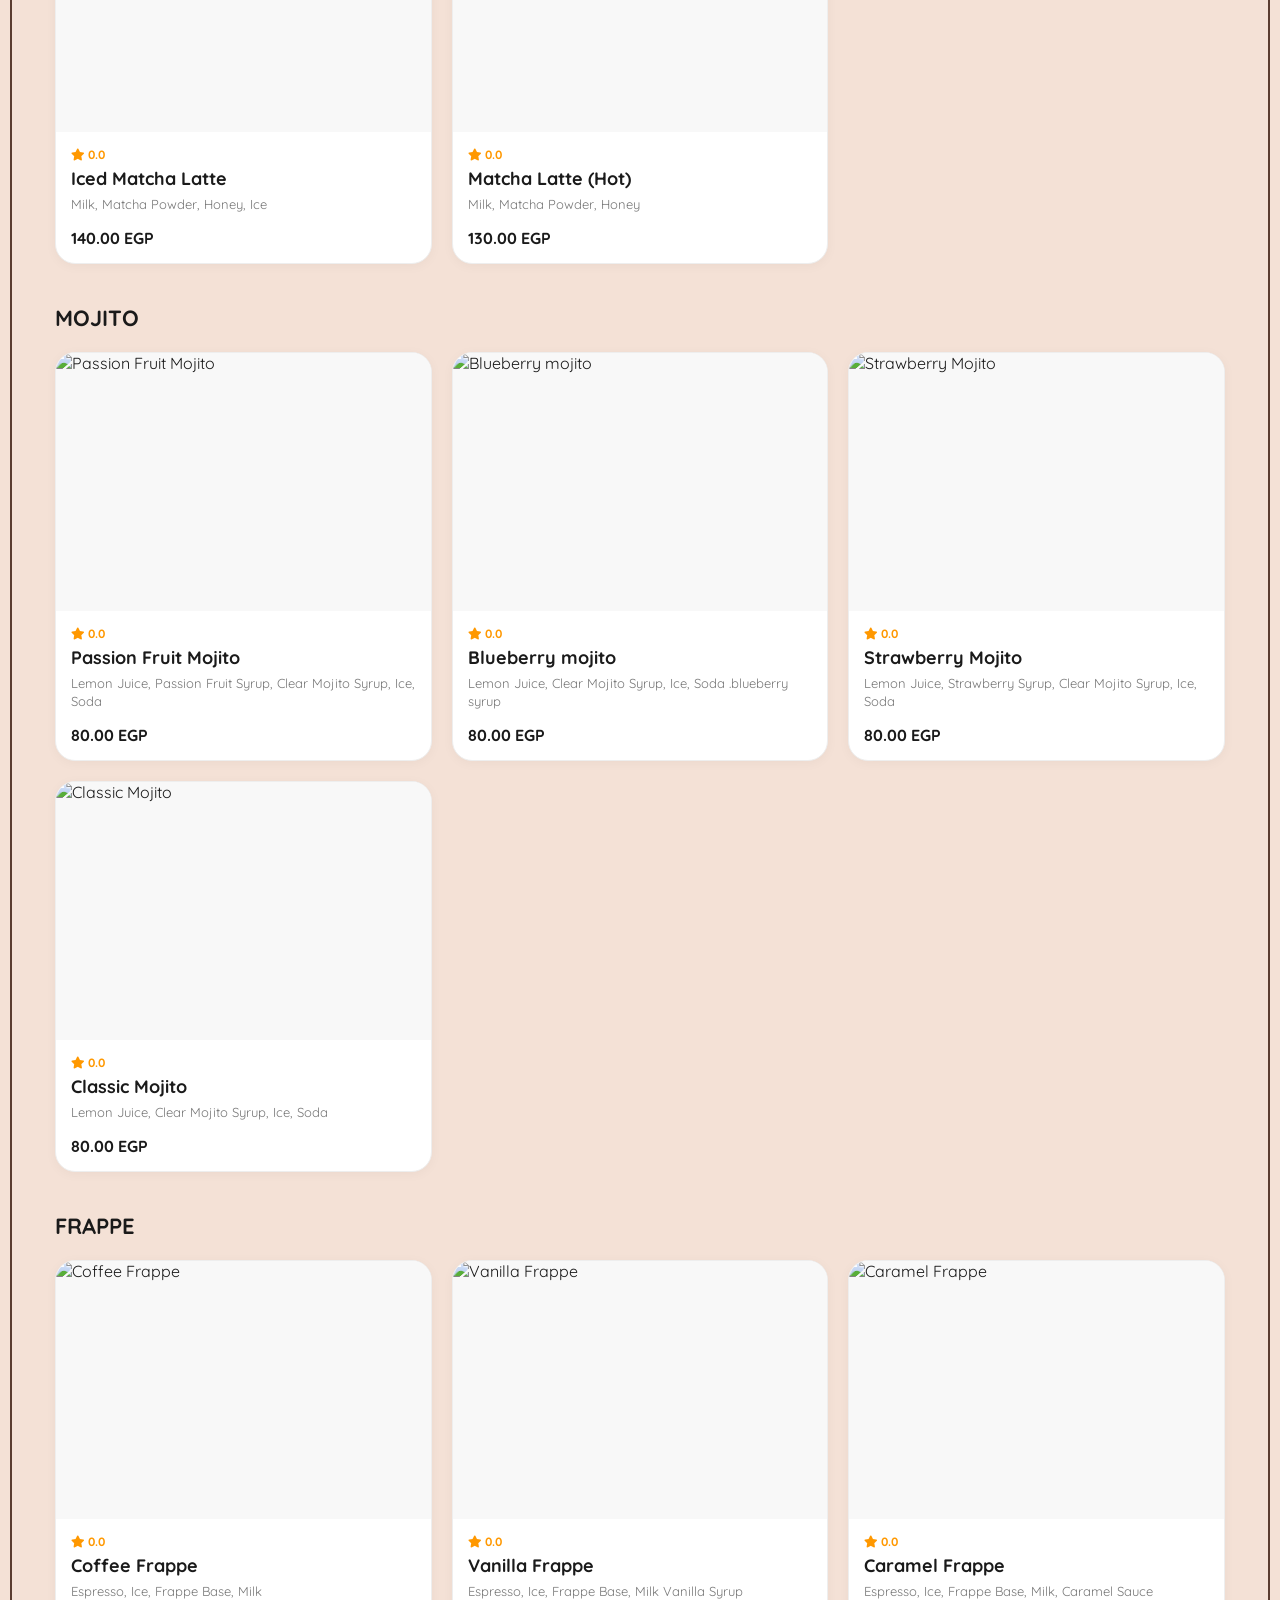
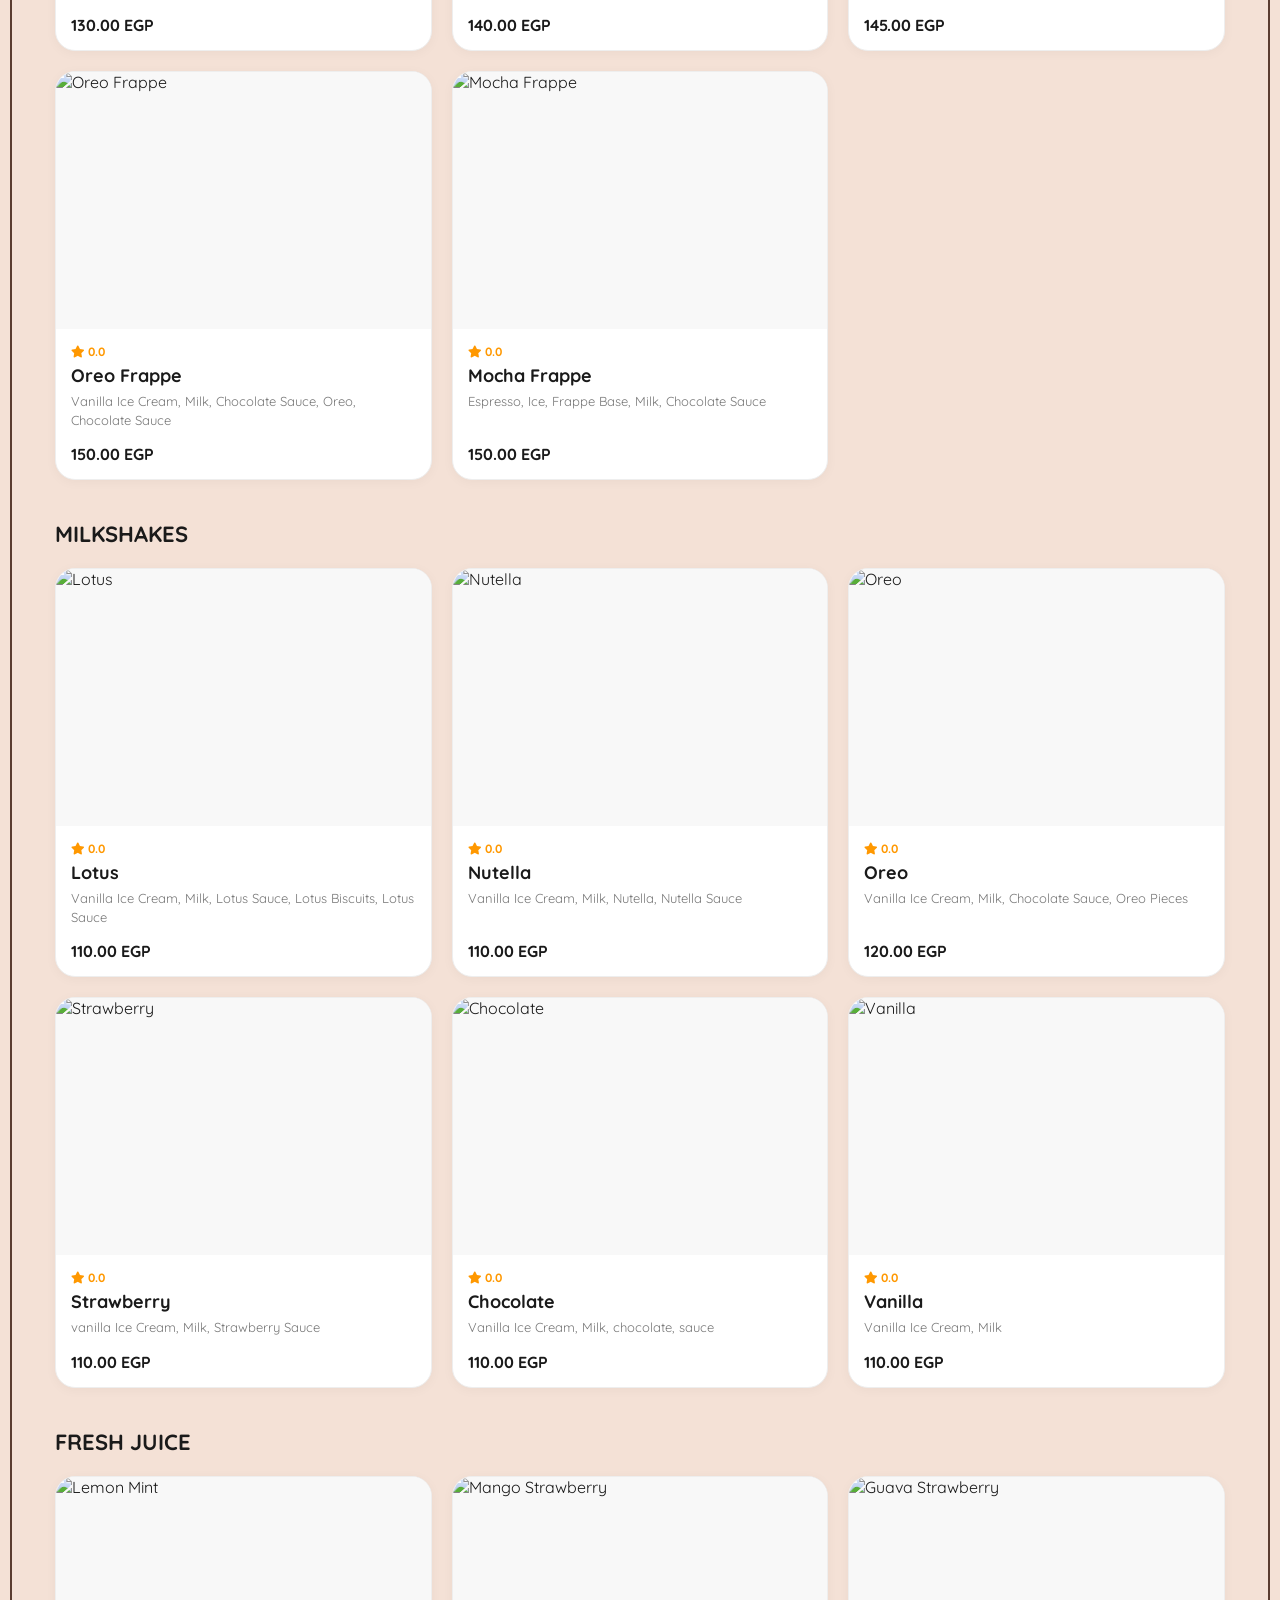
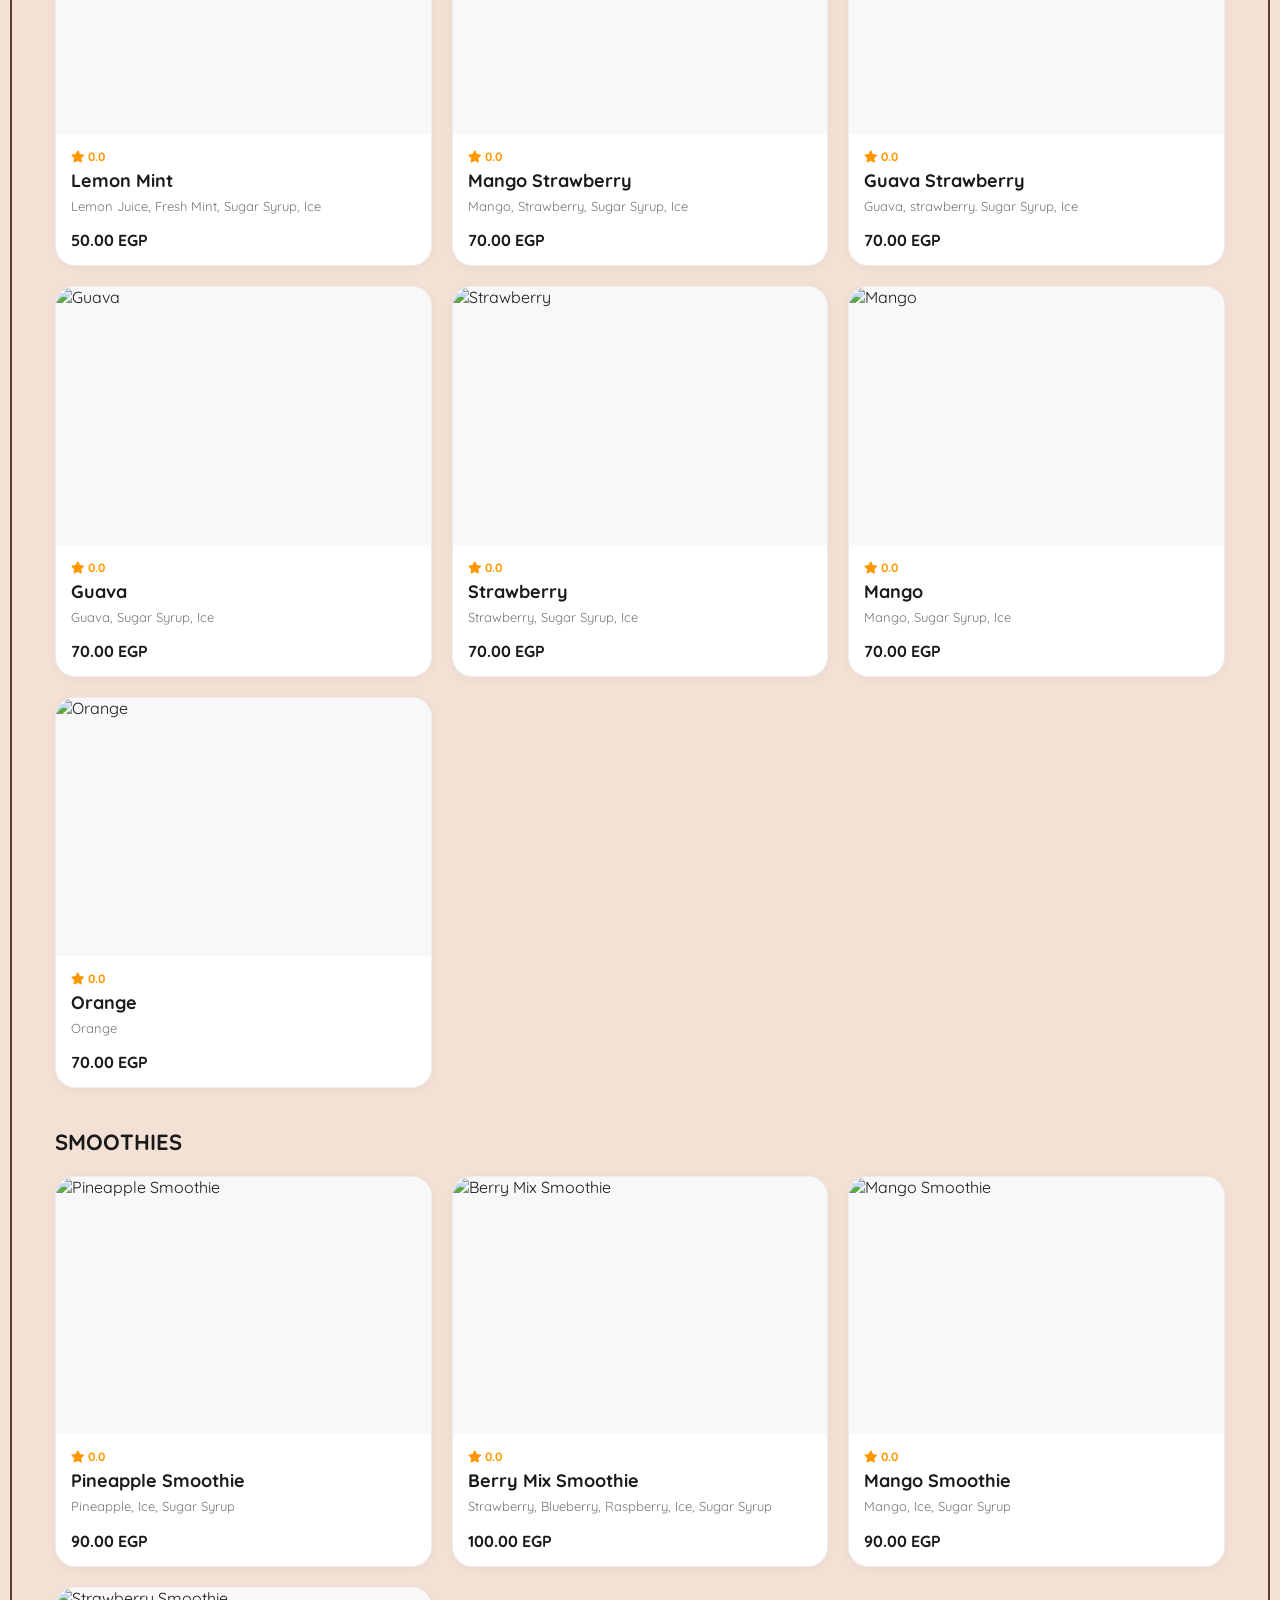
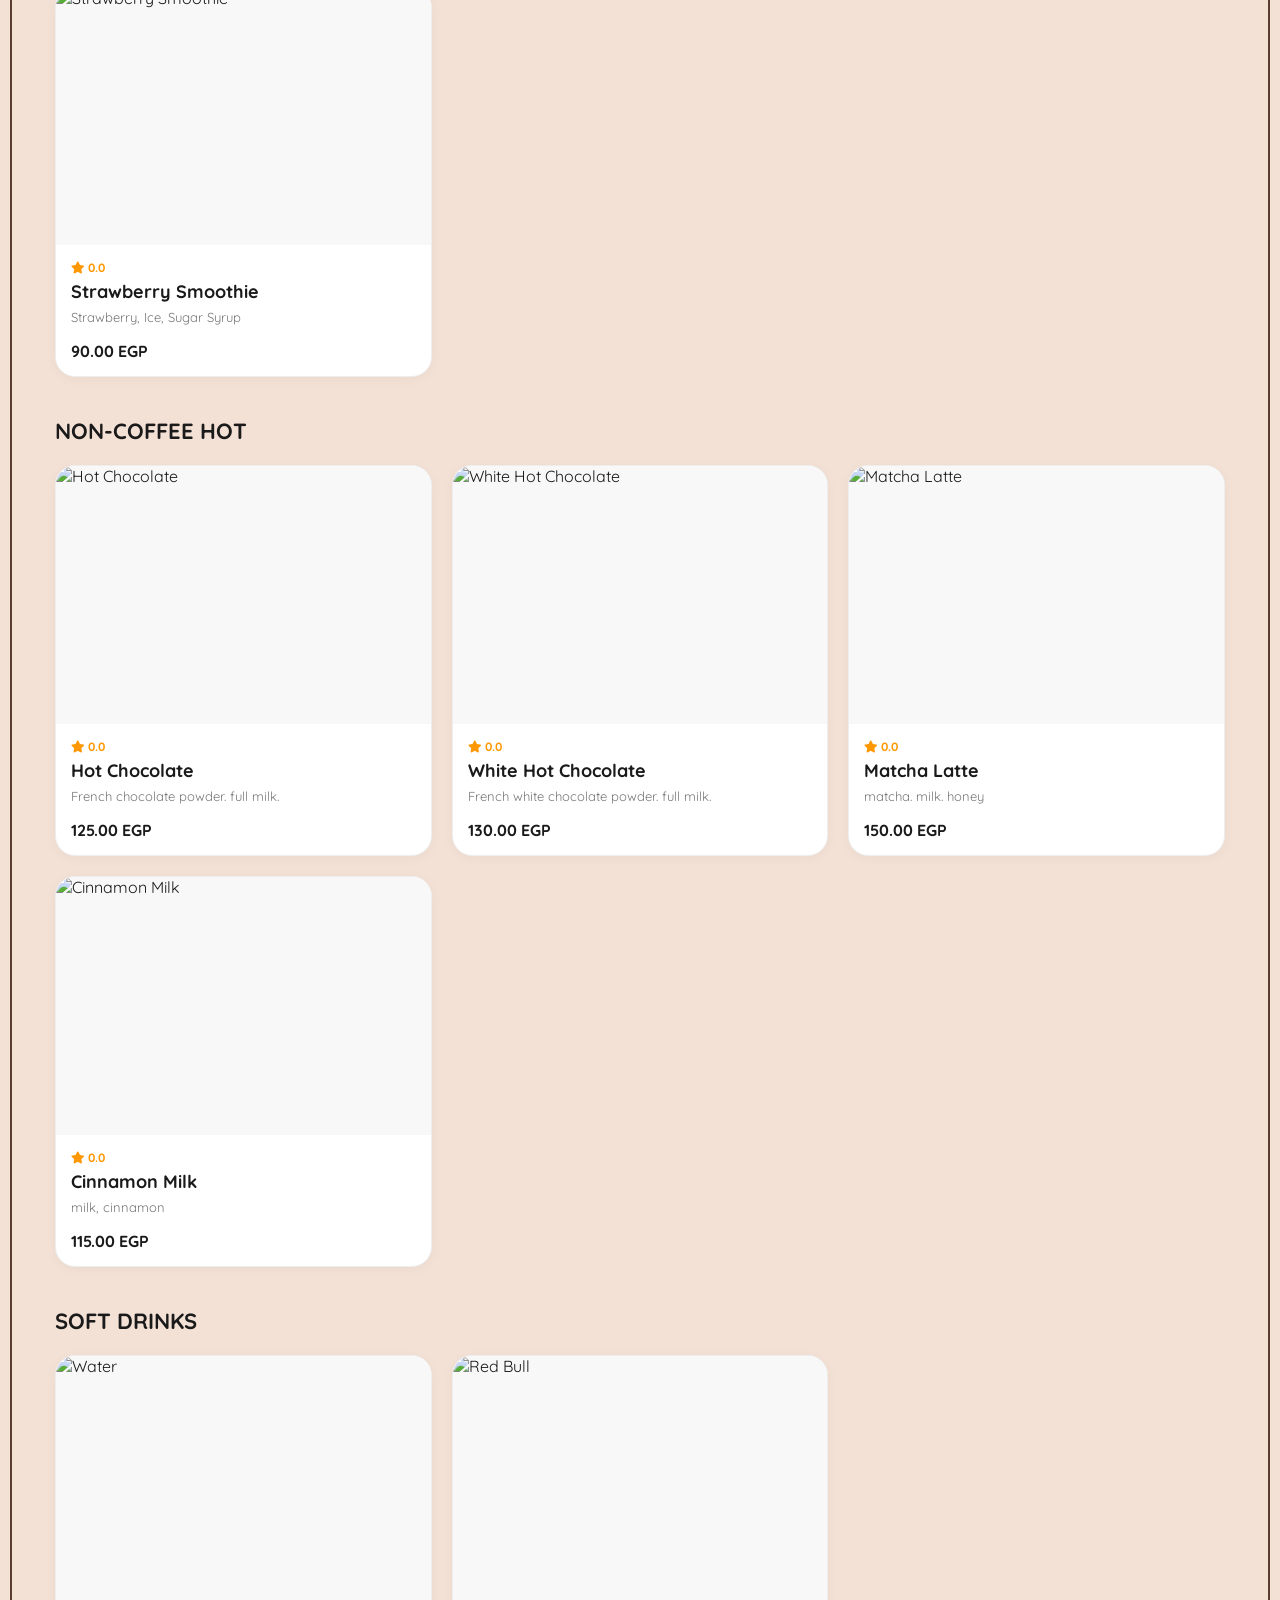
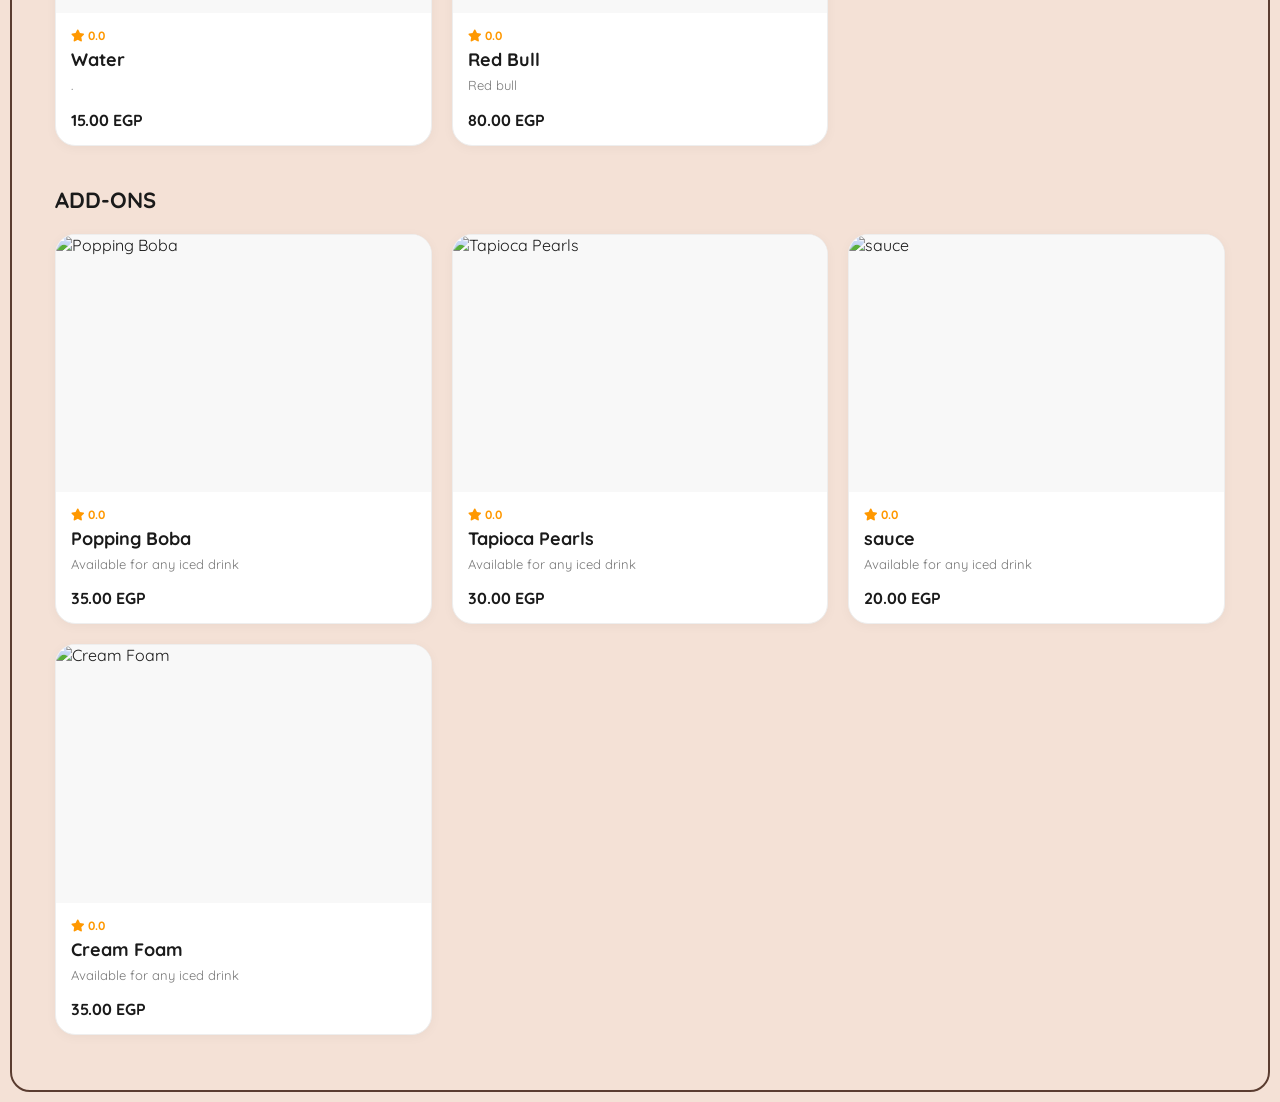
==== commit 5df5c12c: "Update app.js for bilingual support, add arabic fields to data.js" ====
--- a/index.html
+++ b/index.html
@@ -18,7 +18,7 @@
     <!-- Header -->
     <header class="header">
         <div class="header-container">
-            <button class="lang-btn">عربي</button>
+            <button id="lang-btn" class="lang-btn">عربي</button>
             <div class="brand-logo-container">
                 <img src="logo.png" alt="Picky Logo" class="brand-logo">
             </div>
--- a/styles.css
+++ b/styles.css
@@ -83,10 +83,9 @@
 .food-category-wrapper {
     position: sticky;
     top: 0;
-    background: var(--card-bg);
+    background: var(--bg-color);
     z-index: 1000;
     padding: 10px 0;
-    border-bottom: 1px solid var(--border-color);
 }
 
 .food-category {
@@ -110,13 +109,13 @@
     font-weight: 600;
     font-size: 15px;
     text-decoration: none;
-    background: #f8f8f8;
+    background: #fff;
     border-radius: 30px;
     transition: all 0.3s;
 }
 
 .cat-link.active {
-    background: #000;
+    background: #4a2c1f;
     color: #fff;
 }
 
